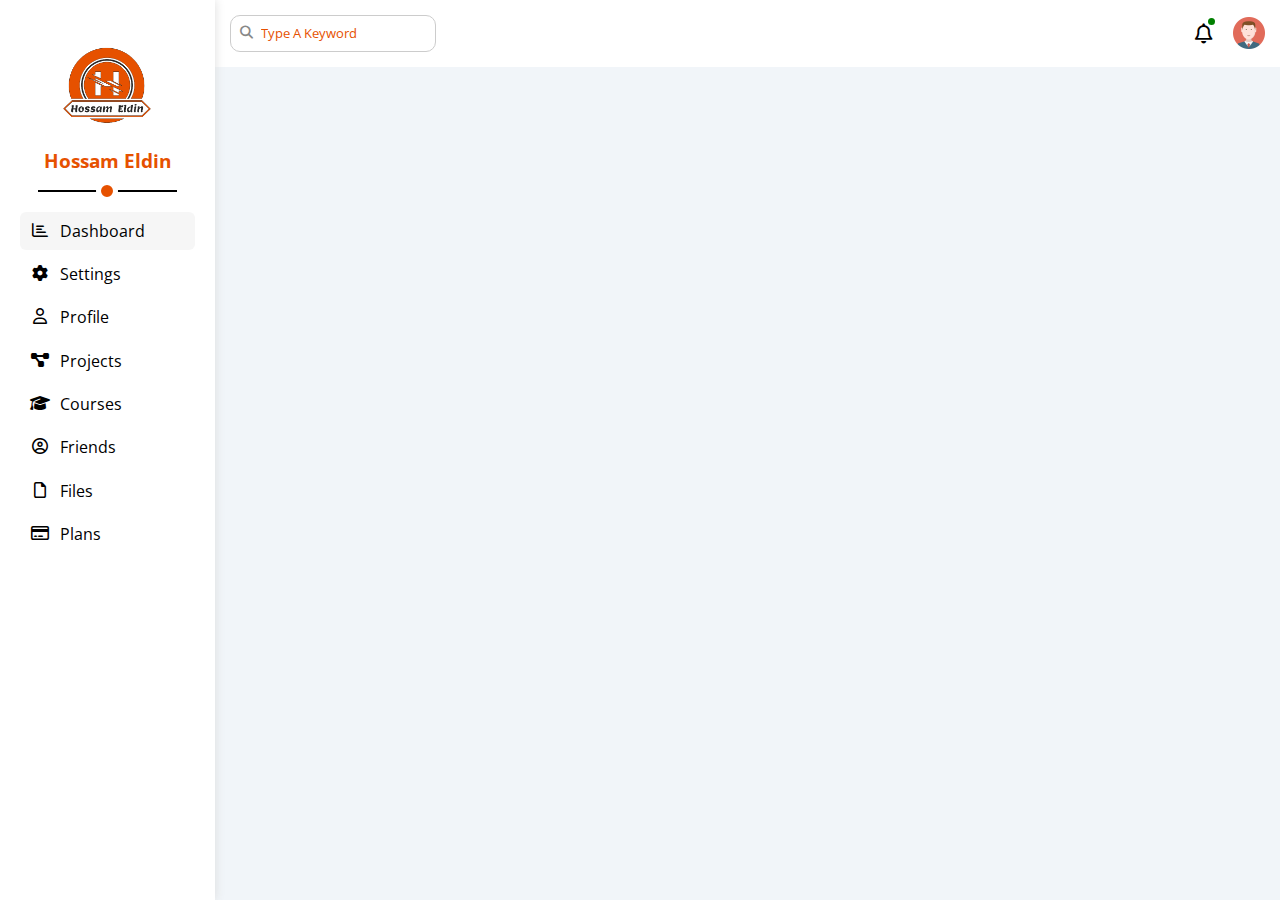
==== index.html @ 060947db "ok" ====
<!DOCTYPE html>
<html lang="en">

  <head>
    <meta charset="UTF-8">
    <meta http-equiv="X-UA-Compatible" content="IE=edge">
    <meta name="viewport" content="width=device-width, initial-scale=1.0">
    <!-- metas -->
    <meta name=”robots” content="index, follow">
    <meta name="description" content=" this is a personal Dashboard">
    <meta name="keywords" content=" personal web developing Dashboard">
    <!-- linking normalize reset  -->
    <link rel="stylesheet" href="css/reset.css">
    <!-- linking font awesome  -->
    <link rel="stylesheet" href="css/all.min.css">
    <!-- linking my framework -->
    <link rel="stylesheet" href="css/hos-FW.css">
    <!-- linking main css file -->
    <link rel="stylesheet" href="css/main.css">
    <!-- linking google font (open sans font) -->
    <link rel="preconnect" href="https://fonts.googleapis.com">
    <link rel="preconnect" href="https://fonts.gstatic.com" crossorigin>
    <link
      href="https://fonts.googleapis.com/css2?family=Open+Sans:ital,wght@0,300;0,400;0,500;0,600;0,700;0,800;1,300;1,400;1,500;1,600;1,700;1,800&display=swap"
      rel="stylesheet">
    <title>hos Dashboard</title>
  </head>

  <body>
    <div class="page | d-flex">

      <!-- start side-bar -->
      <asid class="side-bar | pos-rel p-20 bg-w">
        <div class="logo | m-center mk-20"><a href="#"><img src="imgs/logo-final2.png" alt="logo-hossam eldin "></a>
        </div>
        <h3 class="pos-rel w-fit m-center mk-20 c-mine hide-mobile">Hossam Eldin</h3>
        <ul class="pgs | pk-20 ">
          <li>
            <a class="active | txt-caps d-flex click rad-s p-10 mb-5 gap-10 trans-short" href="index.html">
              <i class="fa-regular fa-chart-bar fa-fw"></i>
              <span class="hide-mobile">Dashboard</span>
            </a>
          </li>
          <li>
            <a class="txt-caps d-flex click rad-s p-10 mb-5 gap-10 trans-short" href="settings.html">
              <i class="fa-solid fa-gear fa-fw"></i>
              <span class="hide-mobile">settings</span>
            </a>
          </li>
          <li>
            <a class="txt-caps d-flex click rad-s p-10 mb-5 gap-10 trans-short" href="profile.html">
              <i class="fa-regular fa-user fa-fw"></i>
              <span class="hide-mobile">profile</span>
            </a>
          </li>
          <li>
            <a class="txt-caps d-flex click rad-s p-10 mb-5 gap-10 trans-short" href="projects.html">
              <i class="fa-solid fa-diagram-project fa-fw"></i>
              <span class="hide-mobile">projects</span>
            </a>
          </li>
          <li>
            <a class="txt-caps d-flex click rad-s p-10 mb-5 gap-10 trans-short" href="courses.html">
              <i class="fa-solid fa-graduation-cap fa-fw"></i>
              <span class="hide-mobile">courses</span>
            </a>
          </li>
          <li>
            <a class="txt-caps d-flex click rad-s p-10 mb-5 gap-10 trans-short" href="friends.html">
              <i class="fa-regular fa-circle-user fa-fw"></i>
              <span class="hide-mobile">friends</span>
            </a>
          </li>
          <li>
            <a class="txt-caps d-flex click rad-s p-10 mb-5 gap-10 trans-short" href="files.html">
              <i class="fa-regular fa-file fa-fw"></i>
              <span class="hide-mobile">files</span>
            </a>
          </li>
          <li>
            <a class="txt-caps d-flex click rad-s p-10 mb-5 gap-10 trans-short" href="plans.html">
              <i class="fa-regular fa-credit-card fa-fw"></i>
              <span class="hide-mobile">plans</span>
            </a>
          </li>
        </ul>
      </asid>
      <!-- end side-bar -->

      <main class="pg-content | w-full">

        <!-- start header  -->
        <header class="p-15 bg-w between-flex">


          <div class="search | pos-rel">
            <input class="p-10 rad-m gray-border" type="search" placeholder="type a keyword">
          </div>


          <div class="icons | align-it-center gap-10">

            <i class="fa-regular fa-bell fa-lg"></i>
            <span class="notification | pos-rel " ></span>

            <div class="img">
              <img src="imgs/avatar.png" alt="avatar">
            </div>

          </div>


        </header>
        <!-- end header  -->










      </main>
    </div>






  </body>

</html>
---- css/hos-FW.css ----
/* start global rules */
*, *::before, *::after {
  box-sizing: border-box;
  padding: 0;
  margin: 0;
  font-family: inherit;
}
img, picture, svg, video {
  display: block;
  max-width: 100%;
}
input, textarea, button, select {
  font: inherit;
}
html {
  scroll-behavior: smooth;
}
body {
  min-height: 100vh;
}
ul {
  list-style: none;
  margin: 0;
  padding: 0;
}
a {
  text-decoration: none;
  color: inherit;
}

i {
  font-weight: bold;
}
*:focus {
  outline: none;
}

/* container  */
.container {
  padding-left: 15px;
  padding-right: 15px;
  margin-left: auto;
  margin-right: auto;
}
/* Mobile */
@media (max-width: 767px) {
  .container {
    width: 100%;
  }
}
/*Small Screens */
@media (min-width: 768px) {
  .container {
    width: 750px;
  }
}
/* Medium Screens */
@media (min-width: 992px) {
  .container {
    width: 970px;
  }
}
/* Large Screens */
@media (min-width: 1200px) {
  .container {
    width: 1170px;
  }
}
/* end global rules */



/* start variables */
:root {
  /* colors  */
  --page-bg-color: #f1f5f9;
  --gray-100: #eee;
  --gray-300: #ccc;
  --gray-700: #777;
  --grey-900: #888;
  --bg-gray-hover: #f6f6f6;
  --bg-white: #fff;


  --my-color: #e65100;
  --my-alt-color:#c14c06;
  --blue-color: #0075ff;
  --blue-alt-color: #0d69d5;
  --orange-color: #f59e0b;
  --green-color: #22c55e;
  --red-color: #f44336;

  /* border-radius */
  --b-rad-s: 6px;
  --b-rad-m: 10px;
  --b-rad-l: 100vh;
  --b-rad-circle: 50%;

  /* transitio  */
  --transition-dur-short: 0.3s;

  /* font awesome family  */
  --font-awesome: "font awesome 6 free";
}
/* end variables */





/* end variables */


/* start framework classes */

/* start box  */
.d-flex {
  display: flex;
}


.justify-center {
  display: flex;
  justify-content: center;
}
.align-it-center {
  display: flex;
  align-items: center;
}
.gap-10 {
  gap: 10px;
}

/* end box  */



/* padding  */
.p-10 {
  padding: 10px;
}
.p-15{
  padding: 15px;
}
.p-20 {
  padding: 20px;
}
.pk-20 {
  padding-block: 20px;
}
.pl-20 {
  padding-inline: 20px;
}




/* margin */
.m-20 {
  margin: 20px;
}

.mk-20 {
  margin-block: 20px;
}

.m-center {
  margin-inline: auto;
}

.mb-5{
  margin-bottom: 5px;
}
.mb-20 {
  margin-bottom: 20px;
}
/* width classes */

.w-fit {
  width: fit-content;
}

.w-full {
  width: 100%;
}


/* colors */

.bg-gray {
  /* this will change to name and the color will be variable */
  background-color: var(--gray-100);
}
.bg-w {
  background-color: var(--bg-white);
}

.c-mine {
  color: var(--my-color);
}
/* borders  */
.gray-border {
  border: 1px solid var(--gray-300);
}


/* border radius */
.rad-s {
  border-radius: var(--b-rad-s);
  -webkit-border-radius: var(--b-rad-s);
  -moz-border-radius: var(--b-rad-s);
  -ms-border-radius: var(--b-rad-s);
  -o-border-radius: var(--b-rad-s);
}
.rad-m {
  border-radius: var(--b-rad-m);
  -webkit-border-radius: var(--b-rad-m);
  -moz-border-radius: var(--b-rad-m);
  -ms-border-radius: var(--b-rad-m);
  -o-border-radius: var(--b-rad-m);
}
.rad-l {
  border-radius: var(--b-rad-l);
  -webkit-border-radius: var(--b-rad-l);
  -moz-border-radius: var(--b-rad-l);
  -ms-border-radius: var(--b-rad-l);
  -o-border-radius: var(--b-rad-l);
}
.rad-circle {
  border-radius: var(--b-rad-circle);
  -webkit-border-radius: var(--b-rad-circle);
  -moz-border-radius: var(--b-rad-circle);
  -ms-border-radius: var(--b-rad-circle);
  -o-border-radius: var(--b-rad-circle);
}



/* text formating  */
.txt-caps {
  text-transform: capitalize;
}
.txt-cen {
  text-align: center;
}


/* font  */




/* positions */
.pos-rel {
  position: relative;
}
.pos-abs {
  position: absolute;
}



/* hover and focus  */

.click:hover,
.active {
  background-color: var(--bg-gray-hover);
}


/* transitions  */
.trans-short {
  transition: var(--transition-dur-short);
  -webkit-transition: var(--transition-dur-short);
  -moz-transition: var(--transition-dur-short);
  -ms-transition: var(--transition-dur-short);
  -o-transition: var(--transition-dur-short);
}
.trans-long {
  transition: var(--transition-dur-long);
  -webkit-transition: var(--transition-dur-long);
  -moz-transition: var(--transition-dur-long);
  -ms-transition: var(--transition-dur-long);
  -o-transition: var(--transition-dur-long);
}




/* media adjust */

@media (max-width:767px) {
  .hide-mobile {
    display: none;
  }
}

/* multi classes */
.between-flex{
  display: flex;
  align-items: center;
  justify-content: space-between;
}







/* end framework classes */




/* ------------copy to CSS------------ */
/* start variables */
/* end variables */

/* start global rules */
/* body {
  font-family: "Work Sans", sans-serif;
} */
/* end global rules */

/* start component */
/* end component */

/* start header */
/* end header */

/* start landing section  */
/* end landing section  */

/* strat features */
/* end features */

/* start of services */
/* end of services */

/* start of portfolio */
/* end of portfolio */

/* start of about */
/* end of about */

/* start of contact */
/* end of contact */

/* footer start */
/* footer end */


/* ------------copy to HTML----------- */
<!-- /* start header */ -->
<!-- /* end header */ -->

<!-- /* start landing section  */ -->
<!-- /* end landing section  */ -->

<!-- /* strat features */ -->
<!-- /* end features */ -->

<!-- /* start of services */ -->
<!-- /* end of services */ -->

<!-- /* start of portfolio */ -->
<!-- /* end of portfolio */ -->

<!-- /* start of about */ -->
<!-- /* end of about */ -->

<!-- /* start of contact */ -->
<!-- /* end of contact */ -->

<!-- /* footer start */ -->
<!-- /* footer end */ -->
---- css/main.css ----
/* start variables */
:root {
  /* colors  */
  --page-bg-color: #f1f5f9;
  --gray-100: #eee;
  --gray-300: #ccc;
  --gray-700: #777;
  --gray-900: #888;
  --bg-gray-hover: #f6f6f6;
  --bg-white: #fff;

  --my-color: #e65100;
  --my-alt-color: #c14c06;
  --blue-color: #0075ff;
  --blue-alt-color: #0d69d5;
  --orange-color: #f59e0b;
  --green-color: #22c55e;
  --red-color: #f44336;

  /* border-radius */
  --b-rad-s: 6px;
  --b-rad-m: 10px;
  --b-rad-l: 100vh;
  --b-rad-circle: 50%;

  /* transitio  */
  --transition-dur-short: 0.3s;

  /* font awesome family  */
  --font-awesome: "font awesome 6 free";
}
/* end variables */

/* start global rules */
body {
  font-family: "Open Sans", sans-serif;
}
/* end global rules */
/* start component */

/* end component */

.page {
  min-height: 100vh;
  background-color: var(--page-bg-color);
}

/* start side bar  */

.side-bar {
  box-shadow: 0 0 10px #ddd;
  flex-basis: 250px;
}
.side-bar .logo {
  width: 90px;
}

@media (min-width: 768px) {
  .side-bar h3::before,
  .side-bar h3::after {
    content: "";
    position: absolute;
  }
  .side-bar h3::before {
    width: 110%;
    height: 2px;
    bottom: -20px;
    left: -5%;
    background-color: black;
  }
  .side-bar h3::after {
    width: 22px;
    aspect-ratio: 1;
    bottom: -30px;
    left: 50%;
    background-color: var(--my-color);
    border: 5px solid white;
    transform: translateX(-50%);
    border-radius: var(--b-rad-circle);
    -webkit-transform: translateX(-50%);
    -moz-transform: translateX(-50%);
    -ms-transform: translateX(-50%);
    -o-transform: translateX(-50%);
    -webkit-border-radius: var(--b-rad-circle);
    -moz-border-radius: var(--b-rad-circle);
    -ms-border-radius: var(--b-rad-circle);
    -o-border-radius: var(--b-rad-circle);
  }
}

@media (max-width: 767px) {
  .side-bar {
    flex-basis: fit-content;
    padding: 10px;
  }
  .side-bar .logo {
    width: 30px;
  }
  .side-bar ul a {
    font-size: 14px;
  }
}

/* end side bar  */

/* start main  */

/* start header  */

header .search::before {
  content: "\f002";
  font-family: var(--font-awesome);
  font-weight: bold;
  font-size: 13px;
  color: var(--gray-900);
  position: absolute;
  left: 10px;
  top: 50%;
  transform: translateY(-50%);
  -webkit-transform: translateY(-50%);
  -moz-transform: translateY(-50%);
  -ms-transform: translateY(-50%);
  -o-transform: translateY(-50%);
}

input[type="search"] {
  padding-left: 30px;
  font-size: 13px;
  caret-color: var(--my-color);
}

input[type="search"]::placeholder {
  color: var(--gray-700);
  text-transform: capitalize;
  font-size: 13px;
  color: var(--my-color);
  transition: var(--transition-dur-short);
  -webkit-transition: var(--transition-dur-short);
  -moz-transition: var(--transition-dur-short);
  -ms-transition: var(--transition-dur-short);
  -o-transition: var(--transition-dur-short);
}

@media (max-width: 767px) {
  input[type="search"] {
    width: 150px;
  }
  input[type="search"]::placeholder {
    font-size: 12px;
  }
}
input[type="search"]:focus-within::placeholder {
  opacity: 0;
}

header .icons span::after {
  content: "";
  position: absolute;
  background-color: green;
  width: 7px;
  aspect-ratio: 1;
  border-radius: var(--b-rad-circle);
  -webkit-border-radius: var(--b-rad-circle);
  -moz-border-radius: var(--b-rad-circle);
  -ms-border-radius: var(--b-rad-circle);
  -o-border-radius: var(--b-rad-circle);
  top: -15px;
  right: 8px;
}
header .icons .img {
  width: 32px;
  aspect-ratio: 1;
}
/* enf header  */

/* end main  */
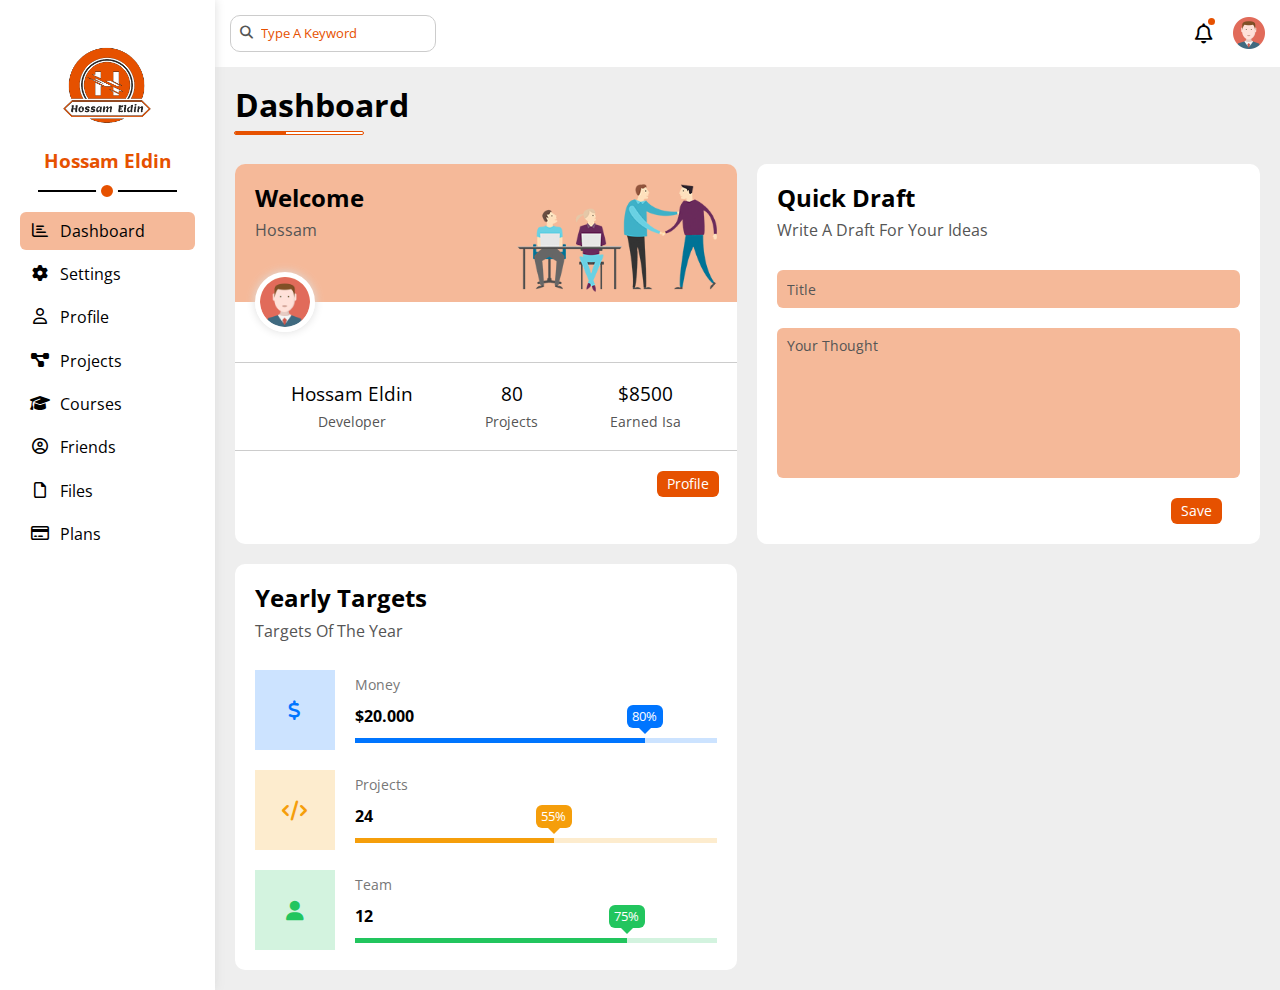
==== commit 372fa6dd: "3rd card" ====
--- a/index.html
+++ b/index.html
@@ -14,7 +14,7 @@
     <!-- linking font awesome  -->
     <link rel="stylesheet" href="css/all.min.css">
     <!-- linking my framework -->
-    <link rel="stylesheet" href="css/hos-FW.css">
+    <link rel="stylesheet" href="css/dashboard-FW.css">
     <!-- linking main css file -->
     <link rel="stylesheet" href="css/main.css">
     <!-- linking google font (open sans font) -->
@@ -90,7 +90,7 @@
       <main class="pg-content | w-full">
 
         <!-- start header  -->
-        <header class="p-15 bg-w between-flex">
+        <header class=" header | p-15 bg-w space-between">
 
 
           <div class="search | pos-rel">
@@ -101,7 +101,7 @@
           <div class="icons | align-it-center gap-10">
 
             <i class="fa-regular fa-bell fa-lg"></i>
-            <span class="notification | pos-rel " ></span>
+            <span class="notification | pos-rel "></span>
 
             <div class="img">
               <img src="imgs/avatar.png" alt="avatar">
@@ -115,6 +115,125 @@
 
 
 
+        <!-- start dashboard tab  -->
+
+        <section class="dashboard-tab | p-20 | m-p-10 " id="dashboard">
+          <h1 class="tab-head">dashboard</h1>
+
+          <!-- cards container  -->
+          <div class="two-columns">
+
+            <!-- card one  -->
+            <div class="welcome | card rad-m p-0  ">
+
+              <div class="intro | space-between bg-lite p-20 | m-d-flex m-txt-cen">
+                <div class="head">
+                  <h2>welcome</h2>
+                  <p>Hossam</p>
+                </div>
+                <div class="img | hide-mobile">
+                  <img src="imgs/welcome.png" alt="hi">
+                </div>
+              </div>
+
+              <div class="personal-img | pos-rel rad-circle over-hidden">
+                <img src="imgs/avatar.png" alt="logo">
+              </div>
+              <div class="info | space-around align-it-center txt-cen txt-caps p-20 mb-20 gray-border | m-d-flex ">
+                <div>
+                  <h3>hossam eldin</h3>
+                  <p>developer</p>
+                </div>
+                <div>
+                  <h3>80</h3>
+                  <p>projects</p>
+                </div>
+                <div>
+                  <h3>$8500</h3>
+                  <p>earned isa</p>
+                </div>
+              </div>
+              <a class="welcome-btn main-btn | m-m-cen" href="profile.html">profile</a>
+            </div>
+
+
+            <!-- card two  -->
+            <div class="draft | card rad-m">
+              <h2>quick draft</h2>
+              <p>write A Draft For Your Ideas</p>
+              <form class="d-flex-col gap-20 ">
+                <input class="bg-input p-10 rad-s" type="text" placeholder="title">
+                <textarea class="bg-input p-10 rad-s" name="your thought" placeholder="your thought"></textarea>
+                <input class="main-btn | m-m-cen" type="submit" value="save">
+              </form>
+            </div>
+
+
+            <!-- card three -->
+            <div class="targets | card rad-m">
+              <h2>yearly targets </h2>
+              <p>Targets Of The Year</p>
+              <div class="content | d-flex-col gap-20">
+
+                <div class="target | d-flex gap-20">
+                  <div class="icon | blue justify-center align-it-center">
+                    <i class="fa-solid fa-dollar-sign fa-lg"></i>
+                  </div>
+
+                  <div class="holder | d-flex-col space-around">
+                    <p class="c-gray txt-caps fs-14 ">money</p>
+                    <span class="fw-bold">$20.000</span>
+                    <div class="prog | blue">
+                      <span class="bg-blue" style="width: 80%;" data-progress="80%"></span>
+                    </div>
+                  </div>
+
+                </div>
+
+                <div class="target | d-flex gap-20">
+                  <div class="icon | orange justify-center align-it-center">
+                    <i class="fa-solid fa-code fa-lg"></i>
+                  </div>
+
+
+                  <div class="holder | d-flex-col space-around">
+                    <p class="c-gray txt-caps fs-14 ">projects</p>
+                    <span class="fw-bold">24</span>
+                    <div class="prog | orange">
+                      <span class="bg-orange" style="width: 55%;" data-progress="55%"></span>
+                    </div>
+                  </div>
+                </div>
+
+                <div class="target | d-flex gap-20">
+                  <div class="icon | green justify-center align-it-center">
+                    <i class="fa-solid fa-user fa-lg"></i>
+                  </div>
+
+
+                  <div class="holder | d-flex-col space-around">
+                    <p class="c-gray txt-caps fs-14 ">team</p>
+                    <span class="fw-bold">12</span>
+                    <div class="prog | green">
+                      <span class="bg-green" style="width: 75%;" data-progress="75%"></span>
+                    </div>
+                  </div>
+                </div>
+              </div>
+            </div>
+
+
+          </div>
+        </section>
+
+
+
+
+
+
+        <!-- end dashboard tab  -->
+
+
 
 
 
--- a/css/dashboard-FW.css
+++ b/css/dashboard-FW.css
@@ -0,0 +1,381 @@
+/* start global rules */
+*,
+*::before,
+*::after {
+  box-sizing: border-box;
+  padding: 0;
+  margin: 0;
+  font-family: inherit;
+}
+img,
+picture,
+svg,
+video {
+  display: block;
+  max-width: 100%;
+}
+input,
+textarea,
+button,
+select {
+  font: inherit;
+  border: none;
+}
+*::placeholder {
+  text-transform: capitalize;
+  font-size: 14px;
+  color: var(--gray-900);
+}
+html {
+  scroll-behavior: smooth;
+}
+body {
+  min-height: 100vh;
+}
+ul {
+  list-style: none;
+  margin: 0;
+  padding: 0;
+}
+a {
+  text-decoration: none;
+  color: inherit;
+}
+
+i {
+  font-weight: bold;
+}
+*:focus {
+  outline: none;
+}
+
+/* container  */
+.container {
+  padding-left: 15px;
+  padding-right: 15px;
+  margin-left: auto;
+  margin-right: auto;
+}
+/* Mobile */
+@media (max-width: 767px) {
+  .container {
+    width: 100%;
+  }
+}
+/*Small Screens */
+@media (min-width: 768px) {
+  .container {
+    width: 750px;
+  }
+}
+/* Medium Screens */
+@media (min-width: 992px) {
+  .container {
+    width: 970px;
+  }
+}
+/* Large Screens */
+@media (min-width: 1200px) {
+  .container {
+    width: 1170px;
+  }
+}
+/* end global rules */
+
+/* start variables */
+:root {
+  /* colors  */
+  --page-bg-color: #f1f5f9;
+  --box-shadow-gray: #ddd;
+  --gray-100: #eee;
+  --gray-300: #ccc;
+  --gray-700: #777;
+  --gray-900: #888;
+  --bg-gray-hover: #f6f6f6;
+  --bg-white: #fff;
+
+  --my-color: #e65100;
+  --my-alt-color: #c14c06;
+  --my-lite-color: rgba(230, 81, 0, 0.4);
+  --blue-color: #0075ff;
+  --blue-bg: rgb(0 117 255 / 20%);
+  --blue-alt-color: #0d69d5;
+  --orange-color: #f59e0b;
+  --orange-bg: rgb(245 158 11 / 20%);
+  --green-color: #22c55e;
+  --green-bg: rgb(34 197 94 / 20%);
+  --red-color: #f44336;
+  --red-bg: #f44336;
+
+  /* border-radius */
+  --b-rad-s: 6px;
+  --b-rad-m: 10px;
+  --b-rad-l: 100vh;
+  --b-rad-circle: 50%;
+
+  /* transition  */
+  --transition-dur-short: 0.3s;
+
+  /* font awesome family  */
+  --font-awesome: "font awesome 6 free";
+}
+/* end variables */
+
+/* start framework classes */
+
+/* start box  */
+.d-flex {
+  display: flex;
+}
+
+.justify-center {
+  display: flex;
+  justify-content: center;
+}
+.space-between {
+  display: flex;
+  justify-content: space-between;
+}
+.space-around {
+  display: flex;
+  justify-content: space-around;
+}
+.align-it-center {
+  display: flex;
+  align-items: center;
+}
+
+.d-flex-col {
+  display: flex;
+  flex-direction: column;
+}
+
+.gap-10 {
+  gap: 10px;
+}
+.gap-20 {
+  gap: 20px;
+}
+.d-block {
+  display: block;
+}
+/* end box  */
+
+/* padding  */
+
+.p-0 {
+  padding: 0 !important;
+}
+.p-10 {
+  padding: 10px;
+}
+.p-15 {
+  padding: 15px;
+}
+.p-20 {
+  padding: 20px;
+}
+.pk-20 {
+  padding-block: 20px;
+}
+.pl-20 {
+  padding-inline: 20px;
+}
+
+/* margins */
+.m-20 {
+  margin: 20px;
+}
+
+.mk-20 {
+  margin-block: 20px;
+}
+
+.m-center {
+  margin-inline: auto;
+}
+
+.mb-5 {
+  margin-bottom: 5px;
+}
+.mb-10 {
+  margin-bottom: 10px;
+}
+.mb-20 {
+  margin-bottom: 20px;
+}
+/* width classes */
+
+.w-fit {
+  width: fit-content;
+}
+
+.w-full {
+  width: 100%;
+}
+
+/* colors */
+
+.bg-lite {
+  /* this will change to name and the color will be variable */
+  /* background-color: var(--gray-100); */
+  background-color: var(--my-lite-color);
+}
+.bg-input {
+  /* this will change to name and the color will be variable */
+  /* background-color: var(--gray-100); */
+  background-color: var(--my-lite-color);
+  caret-color: var(--my-alt-color);
+}
+.bg-w {
+  background-color: var(--bg-white);
+}
+.bg-blue {
+  background-color: var(--blue-color);
+}
+.bg-orange {
+  background-color: var(--orange-color);
+}
+.bg-green {
+  background-color: var(--green-color);
+}
+
+.c-mine {
+  color: var(--my-color);
+}
+.c-blue {
+  color: var(--blue-color);
+}
+.c-orange {
+  color: var(--orange-color);
+}
+.c-green {
+  color: var(--green-color);
+}
+
+.c-gray {
+  color: var(--gray-700);
+}
+
+/* borders  */
+.gray-border {
+  border: 1px solid var(--gray-300);
+}
+
+/* border radius */
+.rad-s {
+  /* 6px  */
+  border-radius: var(--b-rad-s);
+  -webkit-border-radius: var(--b-rad-s);
+  -moz-border-radius: var(--b-rad-s);
+  -ms-border-radius: var(--b-rad-s);
+  -o-border-radius: var(--b-rad-s);
+}
+.rad-m {
+  /* 10px */
+  border-radius: var(--b-rad-m);
+  -webkit-border-radius: var(--b-rad-m);
+  -moz-border-radius: var(--b-rad-m);
+  -ms-border-radius: var(--b-rad-m);
+  -o-border-radius: var(--b-rad-m);
+}
+.rad-l {
+  /* oval  */
+  border-radius: var(--b-rad-l);
+  -webkit-border-radius: var(--b-rad-l);
+  -moz-border-radius: var(--b-rad-l);
+  -ms-border-radius: var(--b-rad-l);
+  -o-border-radius: var(--b-rad-l);
+}
+.rad-circle {
+  border-radius: var(--b-rad-circle);
+  -webkit-border-radius: var(--b-rad-circle);
+  -moz-border-radius: var(--b-rad-circle);
+  -ms-border-radius: var(--b-rad-circle);
+  -o-border-radius: var(--b-rad-circle);
+}
+
+/* text formating  */
+.txt-caps {
+  text-transform: capitalize;
+}
+.txt-cen {
+  text-align: center;
+}
+
+/* fonts  */
+
+/* sizes */
+.fs-14 {
+  font-size: 14px;
+}
+
+/* weight */
+.fw-bold {
+  font-weight: bold;
+}
+
+/* positions */
+.pos-rel {
+  position: relative;
+}
+.pos-abs {
+  position: absolute;
+}
+
+/* overflow  */
+.over-hidden {
+  overflow: hidden;
+}
+
+/* hover and focus  */
+
+.click:hover,
+.active {
+  /* background-color: var(--bg-gray-hover); */
+  background-color: var(--my-lite-color);
+}
+
+/* transitions  */
+.trans-short {
+  transition: var(--transition-dur-short);
+  -webkit-transition: var(--transition-dur-short);
+  -moz-transition: var(--transition-dur-short);
+  -ms-transition: var(--transition-dur-short);
+  -o-transition: var(--transition-dur-short);
+}
+.trans-long {
+  transition: var(--transition-dur-long);
+  -webkit-transition: var(--transition-dur-long);
+  -moz-transition: var(--transition-dur-long);
+  -ms-transition: var(--transition-dur-long);
+  -o-transition: var(--transition-dur-long);
+}
+
+/* media adjust */
+
+@media (max-width: 767px) {
+  .hide-mobile {
+    display: none;
+  }
+  .m-d-flex {
+    flex-direction: column;
+    gap: 20px;
+  }
+  .m-txt-cen {
+    text-align: center;
+  }
+  .m-m-cen {
+    margin-inline: auto !important;
+  }
+  .m-p-5 {
+    padding: 5px;
+  }
+  .m-p-10 {
+    padding: 10px;
+  }
+}
+
+/* multi classes */
+
+/* end framework classes */
--- a/css/main.css
+++ b/css/main.css
@@ -2,20 +2,26 @@
 :root {
   /* colors  */
   --page-bg-color: #f1f5f9;
+  --box-shadow-gray: #ddd;
   --gray-100: #eee;
   --gray-300: #ccc;
   --gray-700: #777;
-  --gray-900: #888;
+  --gray-900: #555;
   --bg-gray-hover: #f6f6f6;
   --bg-white: #fff;
 
   --my-color: #e65100;
   --my-alt-color: #c14c06;
+  --my-lite-color: rgba(230, 81, 0, 0.4);
   --blue-color: #0075ff;
+  --blue-bg: rgb(0 117 255 / 20%);
   --blue-alt-color: #0d69d5;
   --orange-color: #f59e0b;
+  --orange-bg: rgb(245 158 11 / 20%);
   --green-color: #22c55e;
+  --green-bg: rgb(34 197 94 / 20%);
   --red-color: #f44336;
+  --red-bg: #f44336;
 
   /* border-radius */
   --b-rad-s: 6px;
@@ -23,7 +29,7 @@
   --b-rad-l: 100vh;
   --b-rad-circle: 50%;
 
-  /* transitio  */
+  /* transition  */
   --transition-dur-short: 0.3s;
 
   /* font awesome family  */
@@ -38,11 +44,117 @@
 /* end global rules */
 /* start component */
 
+/* tab head  */
+.tab-head {
+  text-transform: capitalize;
+  margin: 0 0 40px;
+  position: relative;
+}
+
+.tab-head:after {
+  content: "";
+  position: absolute;
+  width: 4em;
+  height: 2px;
+  left: 0;
+  bottom: -0.3125em;
+  outline: 0.1px solid var(--my-color);
+  background-image: linear-gradient(to right, var(--my-color) 40%, white 40%);
+  border-radius: 1px;
+  -webkit-border-radius: 1px;
+  -moz-border-radius: 1px;
+  -ms-border-radius: 1px;
+  -o-border-radius: 1px;
+}
+
+/* cards container  */
+
+.two-columns {
+  display: grid;
+  grid-template-columns: repeat(auto-fit, minmax(500px, 1fr));
+  gap: 1.25rem;
+}
+
+@media (max-width: 767px) {
+  .two-columns {
+    grid-template-columns: minmax(200px, 1fr);
+    gap: .625rem;
+  }
+}
+
+.three-columns {
+  display: grid;
+  grid-template-columns: repeat(auto-fit, minmax(350px, 1fr));
+  gap: 1.25rem;
+}
+
+/* cards  */
+.card {
+  background-color: var(--bg-white);
+  padding: 1.25rem;
+  overflow: hidden;
+}
+
+/* cards heading  */
+.card h2 {
+  text-transform: capitalize;
+  margin-bottom: 10px;
+}
+.card h2 + p {
+  text-transform: capitalize;
+  color: var(--gray-900);
+  margin-bottom: 30px;
+}
+.card > h4 + p {
+  text-transform: capitalize;
+  color: var(--gray-900);
+}
+
+/* buttons  */
+.main-btn {
+  display: block;
+  width: fit-content;
+  background-color: var(--my-color);
+  color: var(--bg-white);
+  padding: 5px 10px;
+  text-transform: capitalize;
+  font-size: 14px;
+  border: none;
+  border-radius: var(--b-rad-s);
+  -webkit-border-radius: var(--b-rad-s);
+  -moz-border-radius: var(--b-rad-s);
+  -ms-border-radius: var(--b-rad-s);
+  -o-border-radius: var(--b-rad-s);
+}
+.main-btn:hover {
+  background-color: var(--my-alt-color);
+}
+
+/* colored items */
+
+/* blue items */
+.blue {
+  color: var(--blue-color);
+  background-color: var(--blue-bg);
+}
+/* orange items */
+.orange {
+  color: var(--orange-color);
+  background-color: var(--orange-bg);
+}
+/* green items */
+.green {
+  color: var(--green-color);
+  background-color: var(--green-bg);
+}
+
 /* end component */
 
 .page {
   min-height: 100vh;
-  background-color: var(--page-bg-color);
+  /* background-color: var(--page-bg-color); */
+  background-color: var(--gray-100);
+  /* background-color:rgba(230, 81, 0, 0.3); */
 }
 
 /* start side bar  */
@@ -156,7 +268,7 @@
 header .icons span::after {
   content: "";
   position: absolute;
-  background-color: green;
+  background-color: var(--my-color);
   width: 7px;
   aspect-ratio: 1;
   border-radius: var(--b-rad-circle);
@@ -171,6 +283,101 @@
   width: 32px;
   aspect-ratio: 1;
 }
-/* enf header  */
+/* end header  */
+
+/* dashboard tab  */
+
+/* card one welcome  */
+.dashboard-tab .intro .img {
+  width: 200px;
+  margin-bottom: -10px;
+}
+
+.dashboard-tab .welcome .personal-img {
+  width: 60px;
+  border: 5px solid white;
+  top: -30px;
+  left: 20px;
+  box-shadow: 0 0 10px var(--box-shadow-gray);
+}
+@media (max-width: 767px) {
+  .dashboard-tab .welcome .personal-img {
+    left: 50%;
+    transform: translateX(-50%);
+    -webkit-transform: translateX(-50%);
+    -moz-transform: translateX(-50%);
+    -ms-transform: translateX(-50%);
+    -o-transform: translateX(-50%);
+  }
+}
+.dashboard-tab .welcome .info {
+  border-right: none;
+  border-left: none;
+}
+.dashboard-tab .welcome .info h3 {
+  font-weight: normal;
+  margin-bottom: 10px;
+}
+.dashboard-tab .welcome .info h3 + p {
+  color: var(--gray-900);
+  font-size: 14px;
+}
+
+.dashboard-tab .welcome-btn {
+  margin-inline: auto 1.3em;
+  margin-block: 20px;
+}
+
+/* card two draft */
+.dashboard-tab .draft textarea {
+  min-height: 150px;
+  resize: none;
+}
+.dashboard-tab .draft .main-btn {
+  margin-inline: auto 1.3em;
+}
+
+/* card three targets */
+
+.dashboard-tab .targets .target .icon {
+  width: 80px;
+  aspect-ratio: 1;
+}
+.dashboard-tab .targets .holder {
+  flex: 1;
+}
+.dashboard-tab .targets .prog {
+  height: 5px;
+}
+.dashboard-tab .targets .prog span {
+  display: block;
+  height: 100%;
+  position: relative;
+}
+.dashboard-tab .targets .prog span::after {
+  content: attr(data-progress);
+  width: 36px;
+  position: absolute;
+  right: -18px;
+  top: -33px;
+  font-size: 13px;
+  color: var(--bg-white);
+  background-color: inherit;
+  padding: 4px 5px;
+  border-radius: 6px;
+  -webkit-border-radius: 6px;
+  -moz-border-radius: 6px;
+  -ms-border-radius: 6px;
+  -o-border-radius: 6px;
+}
+.dashboard-tab .targets .prog span::before {
+  content: "";
+  position: absolute;
+  right: -8px;
+  top: -12px;
+  border: 8px solid;
+  border-color: transparent;
+  border-top-color: inherit;
+}
 
 /* end main  */
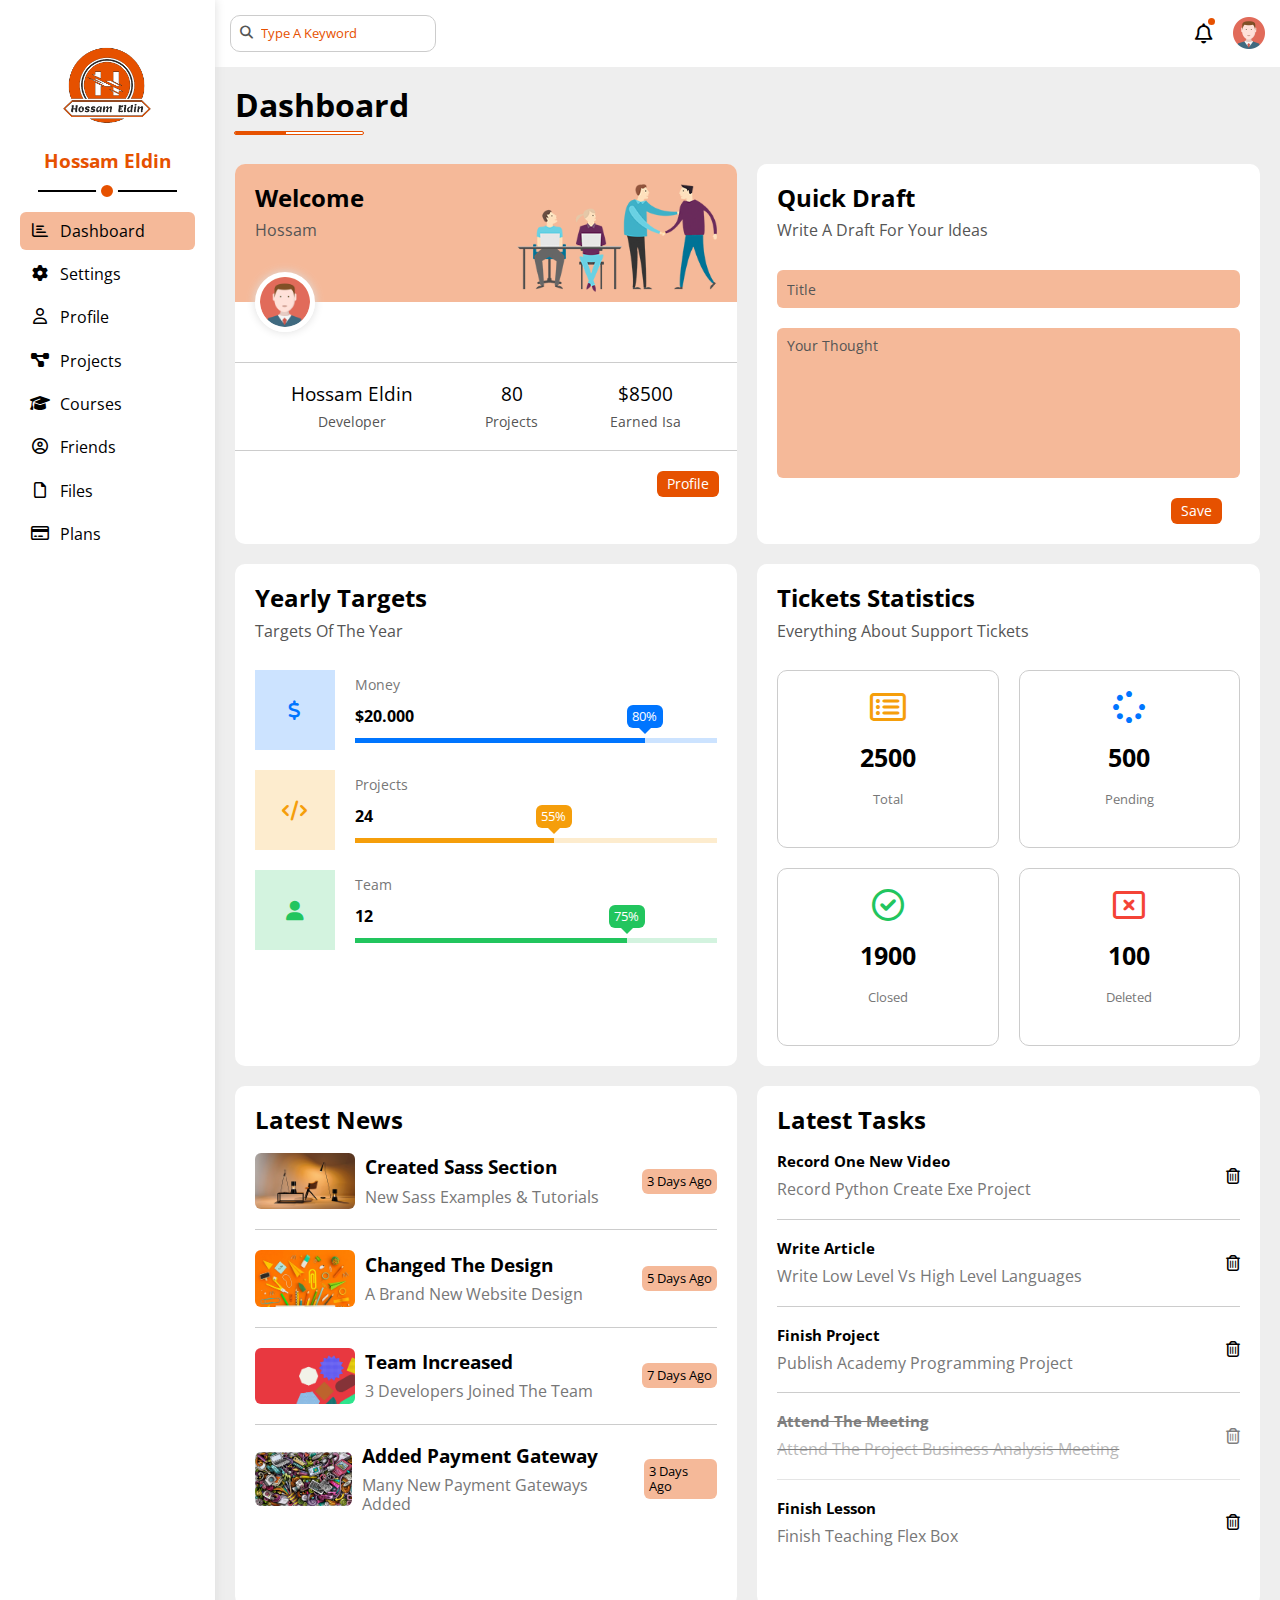
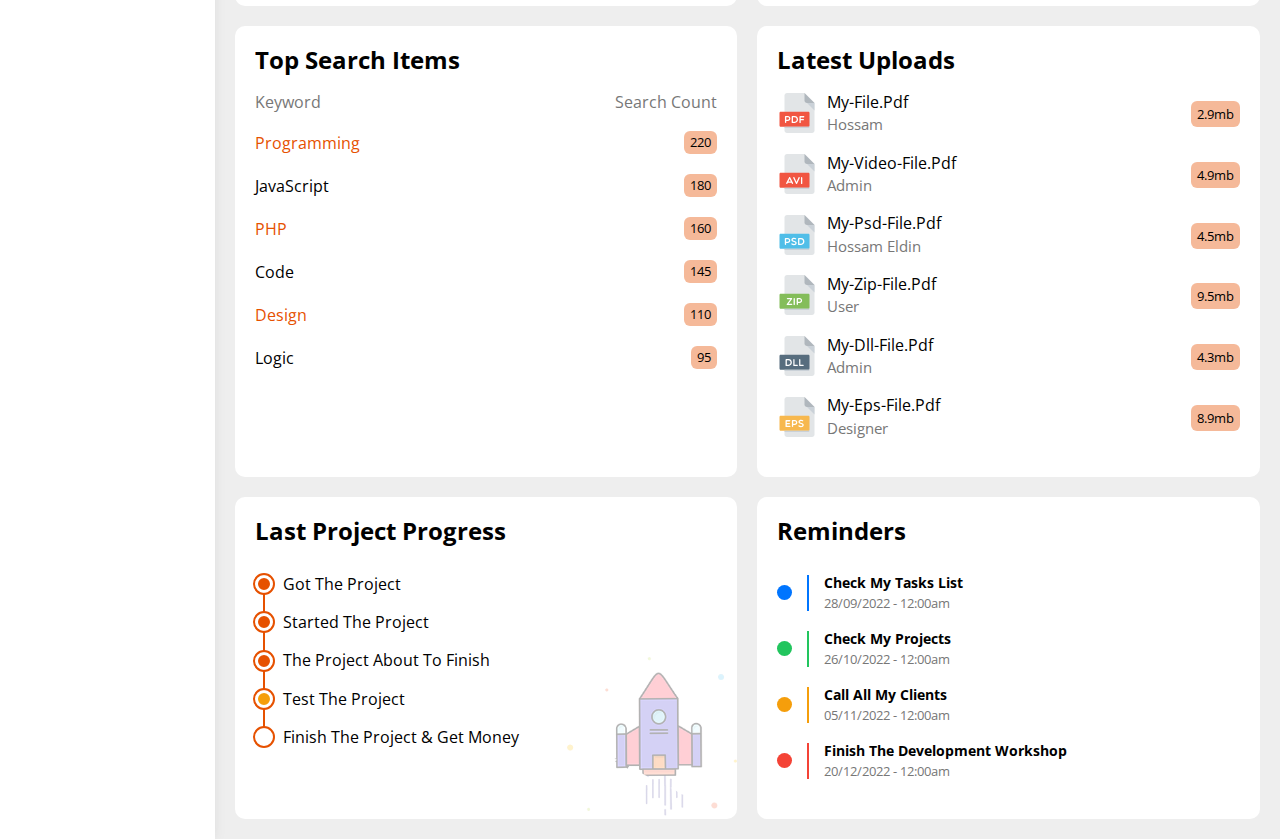
==== commit 2533ed8f: "up to reminders" ====
--- a/index.html
+++ b/index.html
@@ -116,14 +116,13 @@
 
 
         <!-- start dashboard tab  -->
-
         <section class="dashboard-tab | p-20 | m-p-10 " id="dashboard">
           <h1 class="tab-head">dashboard</h1>
 
           <!-- cards container  -->
           <div class="two-columns">
 
-            <!-- card one  -->
+            <!-- card one welcome -->
             <div class="welcome | card rad-m p-0  ">
 
               <div class="intro | space-between bg-lite p-20 | m-d-flex m-txt-cen">
@@ -157,7 +156,7 @@
             </div>
 
 
-            <!-- card two  -->
+            <!-- card two draft -->
             <div class="draft | card rad-m">
               <h2>quick draft</h2>
               <p>write A Draft For Your Ideas</p>
@@ -169,7 +168,7 @@
             </div>
 
 
-            <!-- card three -->
+            <!-- card three targets -->
             <div class="targets | card rad-m">
               <h2>yearly targets </h2>
               <p>Targets Of The Year</p>
@@ -223,24 +222,447 @@
             </div>
 
 
+            <!-- card four stats -->
+            <div class="stats | card rad-m">
+              <h2>Tickets Statistics</h2>
+              <p>Everything About Support Tickets</p>
+              <div class="stats-content | gap-20">
+                <!-- ticket one  -->
+                <div class="ticket | p-20 rad-m gray-border d-flex-col align-it-center">
+                  <i class="fa-regular fa-rectangle-list fa-2x c-orange mb-20"></i>
+                  <span class="fw-bold fs-25 mb-20">2500</span>
+                  <span class="c-gray fs-13 mb-20 txt-caps">total</span>
+                </div>
+
+                <!-- ticket two  -->
+                <div class="ticket | p-20 rad-m gray-border d-flex-col align-it-center">
+                  <i class="fa-solid fa-spinner fa-2x c-blue mb-20"></i>
+                  <span class="fw-bold fs-25 mb-20">500</span>
+                  <span class="c-gray fs-13 mb-20 txt-caps">pending</span>
+                </div>
+
+                <!-- ticket three  -->
+                <div class="ticket | p-20 rad-m gray-border d-flex-col align-it-center">
+                  <i class="fa-regular fa-circle-check fa-2x c-green mb-20"></i>
+                  <span class="fw-bold fs-25 mb-20">1900</span>
+                  <span class="c-gray fs-13 mb-20 txt-caps">closed</span>
+                </div>
+
+                <!-- ticket four  -->
+                <div class="ticket | p-20 rad-m gray-border d-flex-col align-it-center">
+                  <i class="fa-regular fa-rectangle-xmark fa-2x c-red mb-20"></i>
+                  <span class="fw-bold fs-25 mb-20">100</span>
+                  <span class="c-gray fs-13 mb-20 txt-caps">deleted</span>
+                </div>
+              </div>
+            </div>
+
+
+            <!-- card five news -->
+            <div class="news | card rad-m">
+              <h2>latest news</h2>
+
+              <div class="news-content | mt-20">
+
+                <!-- first article -->
+                <div class="article | align-it-center gap-10 | m-d-flex m-txt-cen">
+                  <div class="img | rad-s over-hidden">
+                    <img src="imgs/news-01.png" alt="sass">
+                  </div>
+                  <div class="info | txt-caps">
+                    <h3 class="mb-10">created sass section</h3>
+                    <p class="c-gray">new sass examples & tutorials</p>
+                  </div>
+                  <div class="time | m-left-auto | m-m-cen">
+                    <p class="fs-13 txt-caps rad-s bg-input p-5">3 days ago</p>
+                  </div>
+                </div>
+
+
+                <!-- second article -->
+                <div class="article | align-it-center gap-10 | m-d-flex m-txt-cen">
+                  <div class="img | rad-s over-hidden">
+                    <img src="imgs/news-02.png" alt="sass">
+                  </div>
+                  <div class="info | txt-caps">
+                    <h3 class="mb-10">Changed The Design</h3>
+                    <p class="c-gray">A Brand New Website Design</p>
+                  </div>
+                  <div class="time | m-left-auto | m-m-cen">
+                    <p class="fs-13 txt-caps rad-s bg-input p-5">5 days ago</p>
+                  </div>
+                </div>
+
+                <!-- third article -->
+                <div class="article | align-it-center gap-10 | m-d-flex m-txt-cen">
+                  <div class="img | rad-s over-hidden">
+                    <img src="imgs/news-03.png" alt="sass">
+                  </div>
+                  <div class="info | txt-caps">
+                    <h3 class="mb-10">Team Increased</h3>
+                    <p class="c-gray">3 Developers Joined The Team</p>
+                  </div>
+                  <div class="time | m-left-auto | m-m-cen">
+                    <p class="fs-13 txt-caps rad-s bg-input p-5">7 days ago</p>
+                  </div>
+                </div>
+
+                <!-- fourth article -->
+                <div class="article | align-it-center gap-10 | m-d-flex m-txt-cen">
+                  <div class="img | rad-s over-hidden">
+                    <img src="imgs/news-04.png" alt="sass">
+                  </div>
+                  <div class="info | txt-caps">
+                    <h3 class="mb-10">Added Payment Gateway</h3>
+                    <p class="c-gray">Many New Payment Gateways Added</p>
+                  </div>
+                  <div class="time | m-left-auto | m-m-cen">
+                    <p class="fs-13 txt-caps rad-s bg-input p-5">3 days ago</p>
+                  </div>
+                </div>
+
+
+              </div>
+            </div>
+
+
+            <!-- card six tasks -->
+            <div class="tasks card rad-m">
+              <h2>latest tasks</h2>
+              <div class="tasks-content | mt-20">
+
+                <!-- task one  -->
+                <div class="task | align-it-center space-between gap-10 pb-20 mb-20 border-bottom | m-d-flex m-txt-cen">
+                  <div class="info | txt-caps">
+                    <h3 class="mb-10 fs-15">Record One New Video</h3>
+                    <p class="c-gray">Record Python Create Exe Project</p>
+                  </div>
+                  <div class="time">
+                    <i class="fa-regular fa-trash-can delete"></i>
+                  </div>
+                </div>
+
+                <!-- task two  -->
+                <div class="task | align-it-center space-between gap-10 pb-20 mb-20 border-bottom | m-d-flex m-txt-cen">
+                  <div class="info | txt-caps">
+                    <h3 class="mb-10 fs-15">Write Article</h3>
+                    <p class="c-gray">Write Low Level vs High Level Languages</p>
+                  </div>
+                  <div class="time">
+                    <i class="fa-regular fa-trash-can delete"></i>
+                  </div>
+                </div>
+
+                <!-- task three  -->
+                <div class="task | align-it-center space-between gap-10 pb-20 mb-20 border-bottom | m-d-flex m-txt-cen">
+                  <div class="info | txt-caps">
+                    <h3 class="mb-10 fs-15">Finish Project</h3>
+                    <p class="c-gray">Publish Academy Programming Project</p>
+                  </div>
+                  <div class="time">
+                    <i class="fa-regular fa-trash-can delete"></i>
+                  </div>
+                </div>
+
+                <!-- task four  -->
+                <div
+                  class="task finished | align-it-center space-between gap-10 pb-20 mb-20 border-bottom | m-d-flex m-txt-cen">
+                  <div class="info | txt-caps">
+                    <h3 class="mb-10 fs-15">Attend The Meeting</h3>
+                    <p class="c-gray">Attend The Project Business Analysis Meeting</p>
+                  </div>
+                  <div class="time">
+                    <i class="fa-regular fa-trash-can delete"></i>
+                  </div>
+                </div>
+
+                <!-- task five  -->
+                <div class="task | align-it-center space-between gap-10 pb-20 mb-20 | m-d-flex m-txt-cen">
+                  <div class="info | txt-caps">
+                    <h3 class="mb-10 fs-15">Finish Lesson</h3>
+                    <p class="c-gray">Finish Teaching Flex Box</p>
+                  </div>
+                  <div class="time">
+                    <i class="fa-regular fa-trash-can delete"></i>
+                  </div>
+                </div>
+
+              </div>
+            </div>
+
+
+            <!-- card seven search -->
+            <div class="search | card rad-m">
+              <h2>top search items</h2>
+              <div class="search-content | mt-20">
+
+                <div class="item | align-it-center space-between gap-10 pb-20 c-gray txt-caps |">
+                  <span>keyword</span>
+                  <span>search count</span>
+                </div>
+
+                <!-- item 1 -->
+                <div class="item | align-it-center space-between gap-10 pb-20 txt-caps |">
+                  <span class="c-mine">Programming</span>
+                  <span class="fs-13 bg-lite p-data rad-s ">220</span>
+                </div>
+
+                <!-- item 2 -->
+                <div class="item | align-it-center space-between gap-10 pb-20 txt-caps |">
+                  <span>javaScript</span>
+                  <span class="fs-13 bg-lite p-data rad-s ">180</span>
+                </div>
+
+                <!-- item 3 -->
+                <div class="item | align-it-center space-between gap-10 pb-20 txt-caps |">
+                  <span class="c-mine">PHP</span>
+                  <span class="fs-13 bg-lite p-data rad-s ">160</span>
+                </div>
+
+                <!-- item 4 -->
+                <div class="item | align-it-center space-between gap-10 pb-20 txt-caps |">
+                  <span>code</span>
+                  <span class="fs-13 bg-lite p-data rad-s ">145</span>
+                </div>
+
+                <!-- item 5 -->
+                <div class="item | align-it-center space-between gap-10 pb-20 txt-caps |">
+                  <span class="c-mine">Design</span>
+                  <span class="fs-13 bg-lite p-data rad-s ">110</span>
+                </div>
+
+                <!-- item 6 -->
+                <div class="item | align-it-center space-between gap-10 pb-20 txt-caps |">
+                  <span>logic</span>
+                  <span class="fs-13 bg-lite p-data rad-s ">95</span>
+                </div>
+
+              </div>
+            </div>
+
+            <!-- card eight uploads -->
+            <div class="uploads | card rad-m">
+              <h2>latest uploads</h2>
+              <div class="uploads-content | mt-20">
+
+                <!-- file one  -->
+                <div class="file | align-it-center gap-10 mb-20 | ">
+                  <div class="img | ">
+                    <img class="svg-size" src="imgs/pdf.svg" alt="pdf">
+                  </div>
+
+                  <div class="info | d-flex-col">
+                    <span class="mb-5 txt-caps">my-file.pdf</span>
+                    <span class="c-gray txt-caps fs-15">Hossam</span>
+                  </div>
+
+                  <div class="size | m-left-auto | ">
+                    <span class="fs-13 txt-caps rad-s bg-lite p-data">2.9mb</span>
+                  </div>
+                </div>
+
+
+                <!-- file two  -->
+                <div class="file | align-it-center gap-10 mb-20 | ">
+                  <div class="img | ">
+                    <img class="svg-size" src="imgs/avi.svg" alt="avi">
+                  </div>
+
+                  <div class="info | d-flex-col">
+                    <span class="mb-5 txt-caps">my-video-file.pdf</span>
+                    <span class="c-gray txt-caps fs-15">admin</span>
+                  </div>
+
+                  <div class="size | m-left-auto | ">
+                    <span class="fs-13 txt-caps rad-s bg-lite p-data">4.9mb</span>
+                  </div>
+                </div>
+
+
+                <!-- file three  -->
+                <div class="file | align-it-center gap-10 mb-20 | ">
+                  <div class="img | ">
+                    <img class="svg-size" src="imgs/psd.svg" alt="psd">
+                  </div>
+
+                  <div class="info | d-flex-col">
+                    <span class="mb-5 txt-caps">my-psd-file.pdf</span>
+                    <span class="c-gray txt-caps fs-15">hossam Eldin</span>
+                  </div>
+
+                  <div class="size | m-left-auto | ">
+                    <span class="fs-13 txt-caps rad-s bg-lite p-data">4.5mb</span>
+                  </div>
+                </div>
+
+
+                <!-- file four  -->
+                <div class="file | align-it-center gap-10 mb-20 | ">
+                  <div class="img | ">
+                    <img class="svg-size" src="imgs/zip.svg" alt="zip">
+                  </div>
+
+                  <div class="info | d-flex-col">
+                    <span class="mb-5 txt-caps">my-zip-file.pdf</span>
+                    <span class="c-gray txt-caps fs-15">user</span>
+                  </div>
+
+                  <div class="size | m-left-auto | ">
+                    <span class="fs-13 txt-caps rad-s bg-lite p-data">9.5mb</span>
+                  </div>
+                </div>
+
+
+                <!-- file five  -->
+                <div class="file | align-it-center gap-10 mb-20 | ">
+                  <div class="img | ">
+                    <img class="svg-size" src="imgs/dll.svg" alt="dll">
+                  </div>
+
+                  <div class="info | d-flex-col">
+                    <span class="mb-5 txt-caps">my-dll-file.pdf</span>
+                    <span class="c-gray txt-caps fs-15">admin</span>
+                  </div>
+
+                  <div class="size | m-left-auto | ">
+                    <span class="fs-13 txt-caps rad-s bg-lite p-data">4.3mb</span>
+                  </div>
+                </div>
+
+
+                <!-- file six  -->
+                <div class="file | align-it-center gap-10 mb-20 | ">
+                  <div class="img | ">
+                    <img class="svg-size" src="imgs/eps.svg" alt="eps">
+                  </div>
+
+                  <div class="info | d-flex-col">
+                    <span class="mb-5 txt-caps">my-eps-file.pdf</span>
+                    <span class="c-gray txt-caps fs-15">Designer</span>
+                  </div>
+
+                  <div class="size | m-left-auto | ">
+                    <span class="fs-13 txt-caps rad-s bg-lite p-data">8.9mb</span>
+                  </div>
+                </div>
+
+              </div>
+            </div>
+
+            <!-- card nine project progress -->
+            <div class="progress | card rad-m pos-rel">
+              <h2>last project progress</h2>
+              <img class="pro-img | hide-mobile" src="imgs/project.png" alt="decore">
+              <ul class="progress-content | mt-30 pos-rel">
+
+                <li class="project | d-flex gap-10 mb-20">
+                  <div class="dot done | rad-circle square "></div>
+                  <p class="progect-prog | txt-caps">Got The Project</p>
+                </li>
+
+                <li class="project | d-flex gap-10 mb-20">
+                  <div class="dot done | rad-circle square "></div>
+                  <p class="progect-prog | txt-caps">Started The Project</p>
+                </li>
+
+                <li class="project | d-flex gap-10 mb-20">
+                  <div class="dot done | rad-circle square "></div>
+                  <p class="progect-prog | txt-caps">The Project About To Finish</p>
+                </li>
+
+                <li class="project | d-flex gap-10 mb-20">
+                  <div class="dot in-progress | rad-circle square "></div>
+                  <p class="progect-prog | txt-caps">Test The Project</p>
+                </li>
+
+                <li class="project | d-flex gap-10 mb-20">
+                  <div class="dot not-yet | rad-circle square "></div>
+                  <p class="progect-prog | txt-caps">Finish The Project & Get Money</p>
+                </li>
+
+              </ul>
+            </div>
+
+            <!-- card ten reminders -->
+            <div class="reminders | card rad-m">
+              <h2>reminders</h2>
+
+              <ul class="reminders-content | mt-30 pos-rel">
+
+                <li class="reminder | d-flex gap-15 mb-20">
+                  <div class="dot | bg-blue rad-circle square "></div>
+                  <div class="info | c-blue d-flex-col">
+                    <span class=" c-black mb-5 txt-caps fw-bold fs-14">Check My Tasks List</span>
+                    <span class="c-gray txt-caps fs-13">28/09/2022 - 12:00am</span>
+                  </div>
+                </li>
+
+                <li class="reminder | d-flex gap-15 mb-20">
+                  <div class="dot | bg-green rad-circle square "></div>
+                  <div class="info | c-green d-flex-col">
+                    <span class=" c-black mb-5 txt-caps fw-bold fs-14">Check My Projects</span>
+                    <span class="c-gray txt-caps fs-13">26/10/2022 - 12:00am</span>
+                  </div>
+                </li>
+
+                <li class="reminder | d-flex gap-15 mb-20">
+                  <div class="dot | bg-orange rad-circle square "></div>
+                  <div class="info | c-orange d-flex-col">
+                    <span class=" c-black mb-5 txt-caps fw-bold fs-14">Call All My Clients</span>
+                    <span class="c-gray txt-caps fs-13">05/11/2022 - 12:00am</span>
+                  </div>
+                </li>
+
+                <li class="reminder | d-flex gap-15 mb-20">
+                  <div class="dot | bg-red rad-circle square "></div>
+                  <div class="info | c-red d-flex-col">
+                    <span class=" c-black mb-5 txt-caps fw-bold fs-14">Finish The Development Workshop</span>
+                    <span class="c-gray txt-caps fs-13">20/12/2022 - 12:00am</span>
+                  </div>
+                </li>
+
+
+              </ul>
+            </div>
+
+
+
+
+
+
+
+
+
+
+
+
+
+
+
+
+
+
+
+            <!-- card eleven post -->
+            <!-- card twelve social media -->
+
+
+
+
+
+
+
+
+
+
+
+
+
+
           </div>
+          <!-- card thirteen projects -->
         </section>
-
-
-
-
-
-
         <!-- end dashboard tab  -->
-
-
-
-
-
-
-
-
-
       </main>
     </div>
 
--- a/css/dashboard-FW.css
+++ b/css/dashboard-FW.css
@@ -105,7 +105,8 @@
   --green-color: #22c55e;
   --green-bg: rgb(34 197 94 / 20%);
   --red-color: #f44336;
-  --red-bg: #f44336;
+  --red-bg: rgb(244 64 52 / 20%);
+  --black-color:black;
 
   /* border-radius */
   --b-rad-s: 6px;
@@ -123,7 +124,7 @@
 
 /* start framework classes */
 
-/* start box  */
+/* start boxs  */
 .d-flex {
   display: flex;
 }
@@ -153,6 +154,9 @@
 .gap-10 {
   gap: 10px;
 }
+.gap-15 {
+  gap: 15px;
+}
 .gap-20 {
   gap: 20px;
 }
@@ -166,6 +170,9 @@
 .p-0 {
   padding: 0 !important;
 }
+.p-5 {
+  padding: 5px;
+}
 .p-10 {
   padding: 10px;
 }
@@ -182,6 +189,12 @@
   padding-inline: 20px;
 }
 
+.pb-20 {
+  padding-bottom: 20px;
+}
+.p-data {
+  padding: 4px 6px;
+}
 /* margins */
 .m-20 {
   margin: 20px;
@@ -195,6 +208,13 @@
   margin-inline: auto;
 }
 
+.mt-20 {
+  margin-top: 20px;
+}
+.mt-30 {
+  margin-top: 30px;
+}
+
 .mb-5 {
   margin-bottom: 5px;
 }
@@ -204,6 +224,10 @@
 .mb-20 {
   margin-bottom: 20px;
 }
+
+.m-left-auto {
+  margin-left: auto;
+}
 /* width classes */
 
 .w-fit {
@@ -214,16 +238,21 @@
   width: 100%;
 }
 
+.square {
+  aspect-ratio: 1;
+}
+
+.svg-size {
+  width: 40px;
+  aspect-ratio: 1;
+  max-width: 40px;
+}
 /* colors */
 
 .bg-lite {
-  /* this will change to name and the color will be variable */
-  /* background-color: var(--gray-100); */
   background-color: var(--my-lite-color);
 }
 .bg-input {
-  /* this will change to name and the color will be variable */
-  /* background-color: var(--gray-100); */
   background-color: var(--my-lite-color);
   caret-color: var(--my-alt-color);
 }
@@ -239,6 +268,12 @@
 .bg-green {
   background-color: var(--green-color);
 }
+.bg-red {
+  background-color: var(--red-color);
+}
+.bg-gray {
+  background-color: var(--gray-100);
+}
 
 .c-mine {
   color: var(--my-color);
@@ -252,9 +287,16 @@
 .c-green {
   color: var(--green-color);
 }
+.c-red {
+  color: var(--red-color);
+}
 
 .c-gray {
   color: var(--gray-700);
+}
+
+.c-black {
+  color: var(--black-color);
 }
 
 /* borders  */
@@ -262,6 +304,9 @@
   border: 1px solid var(--gray-300);
 }
 
+.border-bottom {
+  border-bottom: 1px solid var(--gray-300);
+}
 /* border radius */
 .rad-s {
   /* 6px  */
@@ -302,12 +347,28 @@
 .txt-cen {
   text-align: center;
 }
+.txt-right {
+  text-align: right;
+}
 
 /* fonts  */
 
 /* sizes */
+.fs-13 {
+  /* font-size: 13px; */
+  font-size: 0.813rem;
+}
 .fs-14 {
-  font-size: 14px;
+  /* font-size: 14px; */
+  font-size: 0.875rem;
+}
+.fs-15 {
+  /* font-size: 15px; */
+  font-size: 0.938rem;
+}
+.fs-25 {
+  /* font-size: 25px; */
+  font-size: 1.563rem;
 }
 
 /* weight */
@@ -334,6 +395,10 @@
 .active {
   /* background-color: var(--bg-gray-hover); */
   background-color: var(--my-lite-color);
+}
+
+.delete:hover {
+  color: var(--red-color);
 }
 
 /* transitions  */
--- a/css/main.css
+++ b/css/main.css
@@ -21,7 +21,8 @@
   --green-color: #22c55e;
   --green-bg: rgb(34 197 94 / 20%);
   --red-color: #f44336;
-  --red-bg: #f44336;
+  --red-bg: rgb(244 64 52 / 20%);
+  --black-color:black;
 
   /* border-radius */
   --b-rad-s: 6px;
@@ -78,7 +79,7 @@
 @media (max-width: 767px) {
   .two-columns {
     grid-template-columns: minmax(200px, 1fr);
-    gap: .625rem;
+    gap: 0.625rem;
   }
 }
 
@@ -87,7 +88,12 @@
   grid-template-columns: repeat(auto-fit, minmax(350px, 1fr));
   gap: 1.25rem;
 }
-
+@media (max-width: 767px) {
+  .three-columns {
+    grid-template-columns: minmax(200px, 1fr);
+    gap: 0.625rem;
+  }
+}
 /* cards  */
 .card {
   background-color: var(--bg-white);
@@ -380,4 +386,95 @@
   border-top-color: inherit;
 }
 
+/* card four stats */
+.dashboard-tab .stats .stats-content {
+  display: grid;
+  /* grid-template-columns:repeat(auto-fit, minmax(240px, 1fr)); */
+  grid-template-columns: 1fr 1fr;
+}
+
+@media (max-width: 767px) {
+  .dashboard-tab .stats .stats-content {
+    grid-template-columns: 1fr;
+  }
+}
+
+/* card five news */
+.dashboard-tab .news .article:not(:last-child) {
+  border-bottom: 1px solid var(--gray-300);
+  margin-bottom: 20px;
+  padding-bottom: 20px;
+}
+.dashboard-tab .news .article .img {
+  width: 100px;
+}
+
+/* card six tasks */
+.dashboard-tab .tasks .finished {
+  opacity: 0.5;
+  text-decoration: line-through;
+}
+
+/* card nine project*/
+.dashboard-tab .progress .pro-img {
+  position: absolute;
+  bottom: 0;
+  right: 0;
+  width: 170px;
+  opacity: .3;
+}
+.dashboard-tab .progress ul {
+  isolation: isolate;
+}
+.dashboard-tab .progress ul:before {
+  content: "";
+  position: absolute;
+  height: calc(100% - 10px);
+  width: 2px;
+  background-color: var(--my-color);
+  z-index: -1;
+  left: 8px;
+  top: 0;
+}
+
+.progress .dot {
+  --dot-width: 18px;
+  min-width: var(--dot-width);
+  border: 3px solid white;
+  outline: 2px solid var(--my-color);
+  margin-block: auto;
+}
+.done {
+  background-color: var(--my-color);
+}
+.in-progress {
+  background-color: var(--orange-color);
+
+  animation: blinking 1.2s infinite alternate;
+  -webkit-animation: blinking 1.2s infinite alternate;
+}
+.not-yet {
+  background-color: var(--bg-white);
+}
+@keyframes blinking {
+  100% {
+    background-color: white;
+  }
+}
+
+/* card ten reminders  */
+
+.reminders .dot {
+  min-width: 15px;
+  margin-block: auto;
+}
+
+.reminders .info {
+  border-left: 2px solid;
+  border-color: inherit;
+  padding-left: 15px;
+
+}
+
+
 /* end main  */
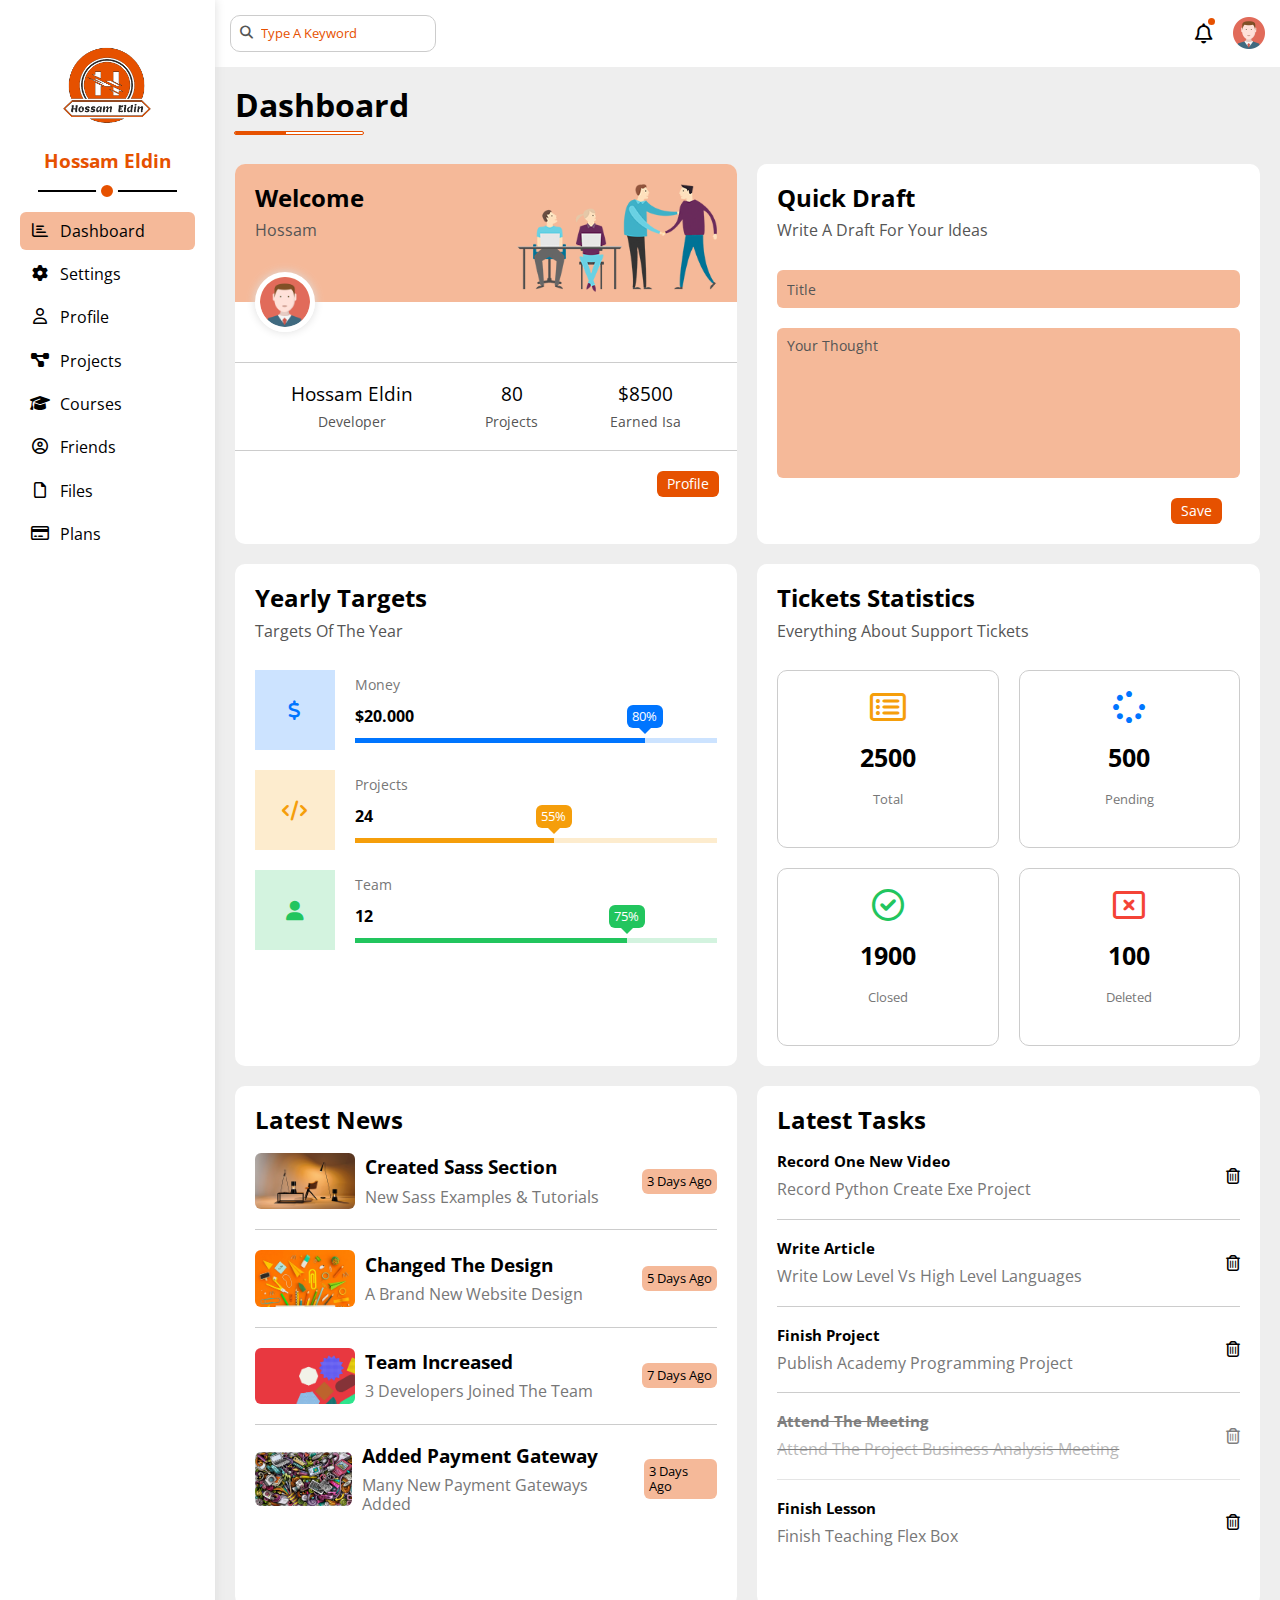
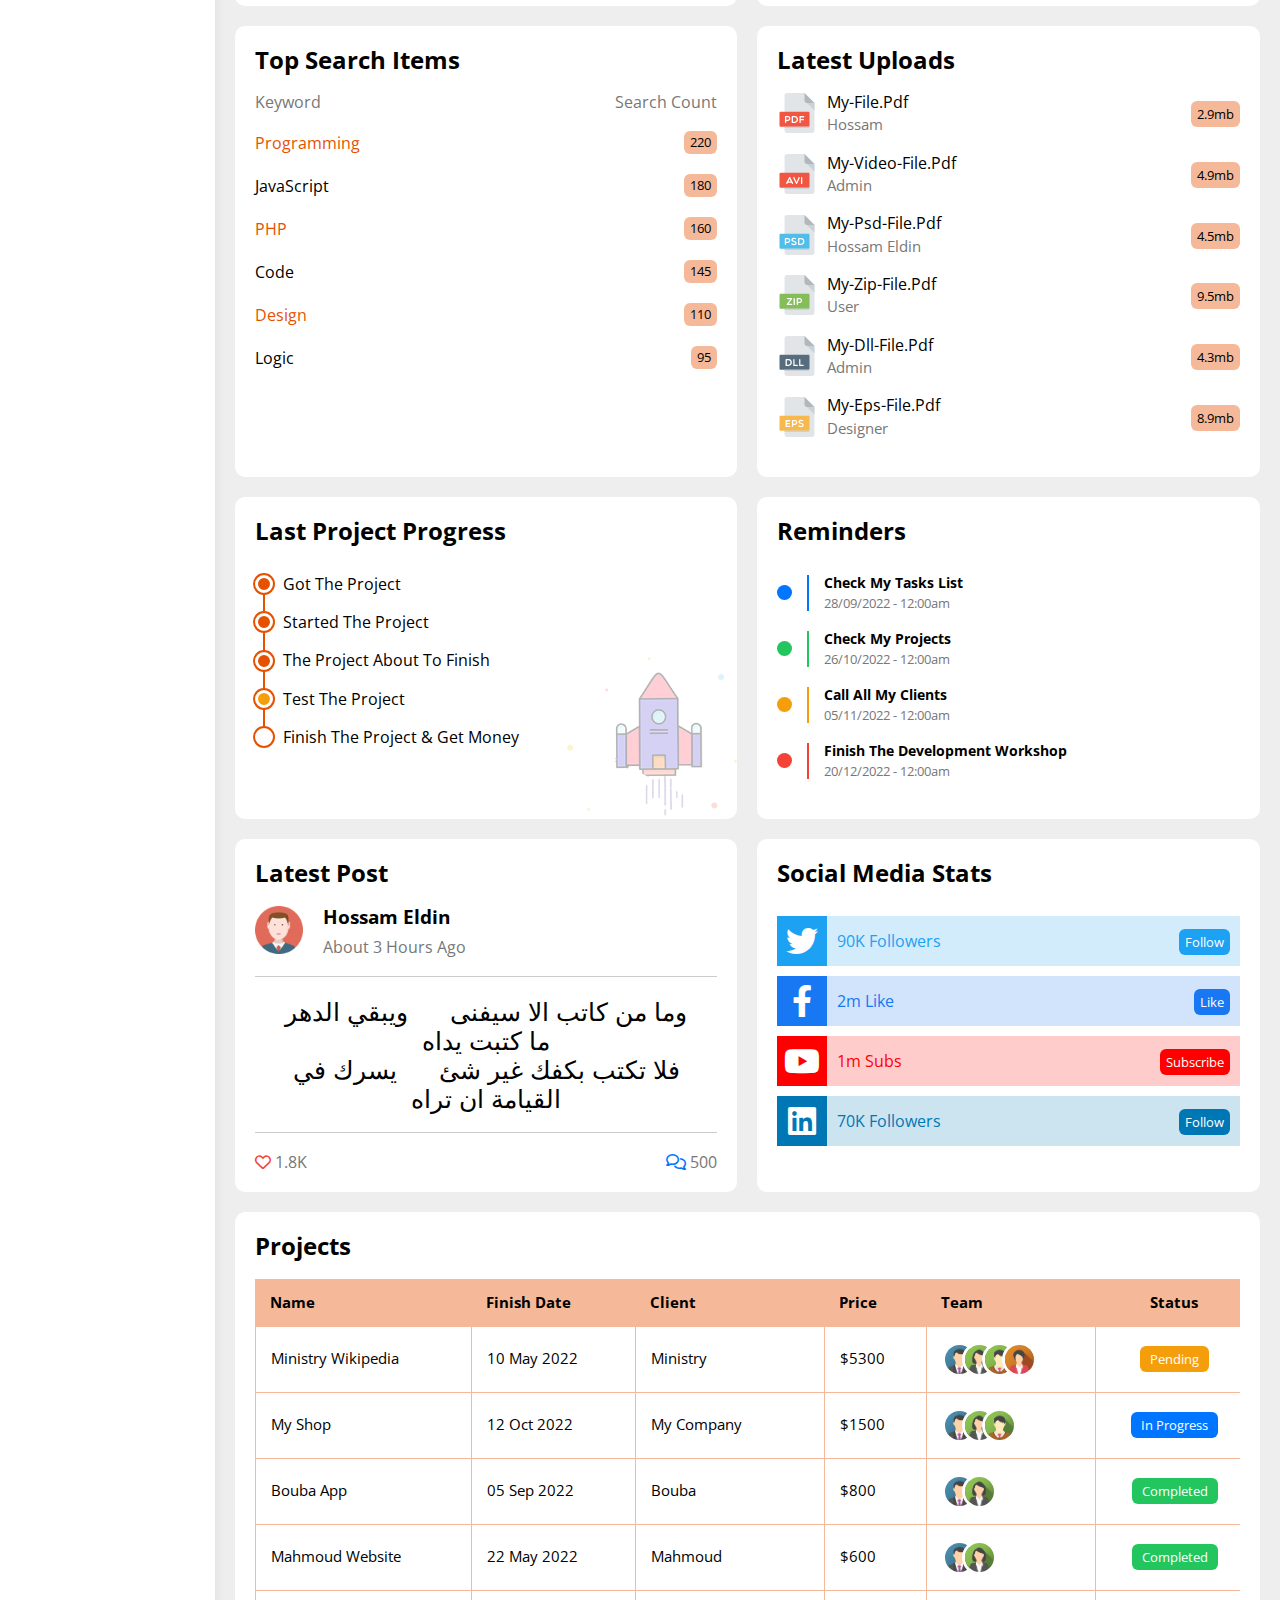
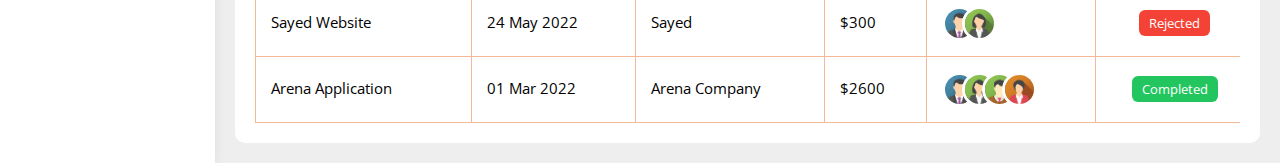
==== commit 06b77edc: "first page done" ====
--- a/index.html
+++ b/index.html
@@ -36,7 +36,7 @@
         <h3 class="pos-rel w-fit m-center mk-20 c-mine hide-mobile">Hossam Eldin</h3>
         <ul class="pgs | pk-20 ">
           <li>
-            <a class="active | txt-caps d-flex click rad-s p-10 mb-5 gap-10 trans-short" href="index.html">
+            <a class="active | txt-caps d-flex click rad-s p-10 mb-5 gap-10 trans-long" href="index.html">
               <i class="fa-regular fa-chart-bar fa-fw"></i>
               <span class="hide-mobile">Dashboard</span>
             </a>
@@ -87,7 +87,7 @@
       </asid>
       <!-- end side-bar -->
 
-      <main class="pg-content | w-full">
+      <main class="pg-content | w-full over-hidden">
 
         <!-- start header  -->
         <header class=" header | p-15 bg-w space-between">
@@ -120,7 +120,7 @@
           <h1 class="tab-head">dashboard</h1>
 
           <!-- cards container  -->
-          <div class="two-columns">
+          <div class="two-columns | mb-20 | m-mb-10">
 
             <!-- card one welcome -->
             <div class="welcome | card rad-m p-0  ">
@@ -556,27 +556,27 @@
               <ul class="progress-content | mt-30 pos-rel">
 
                 <li class="project | d-flex gap-10 mb-20">
-                  <div class="dot done | rad-circle square "></div>
+                  <div class="dot done | rad-circle  "></div>
                   <p class="progect-prog | txt-caps">Got The Project</p>
                 </li>
 
                 <li class="project | d-flex gap-10 mb-20">
-                  <div class="dot done | rad-circle square "></div>
+                  <div class="dot done | rad-circle  "></div>
                   <p class="progect-prog | txt-caps">Started The Project</p>
                 </li>
 
                 <li class="project | d-flex gap-10 mb-20">
-                  <div class="dot done | rad-circle square "></div>
+                  <div class="dot done | rad-circle  "></div>
                   <p class="progect-prog | txt-caps">The Project About To Finish</p>
                 </li>
 
                 <li class="project | d-flex gap-10 mb-20">
-                  <div class="dot in-progress | rad-circle square "></div>
+                  <div class="dot in-progress | rad-circle  "></div>
                   <p class="progect-prog | txt-caps">Test The Project</p>
                 </li>
 
                 <li class="project | d-flex gap-10 mb-20">
-                  <div class="dot not-yet | rad-circle square "></div>
+                  <div class="dot not-yet | rad-circle  "></div>
                   <p class="progect-prog | txt-caps">Finish The Project & Get Money</p>
                 </li>
 
@@ -590,7 +590,7 @@
               <ul class="reminders-content | mt-30 pos-rel">
 
                 <li class="reminder | d-flex gap-15 mb-20">
-                  <div class="dot | bg-blue rad-circle square "></div>
+                  <div class="dot | bg-blue rad-circle  "></div>
                   <div class="info | c-blue d-flex-col">
                     <span class=" c-black mb-5 txt-caps fw-bold fs-14">Check My Tasks List</span>
                     <span class="c-gray txt-caps fs-13">28/09/2022 - 12:00am</span>
@@ -598,7 +598,7 @@
                 </li>
 
                 <li class="reminder | d-flex gap-15 mb-20">
-                  <div class="dot | bg-green rad-circle square "></div>
+                  <div class="dot | bg-green rad-circle"></div>
                   <div class="info | c-green d-flex-col">
                     <span class=" c-black mb-5 txt-caps fw-bold fs-14">Check My Projects</span>
                     <span class="c-gray txt-caps fs-13">26/10/2022 - 12:00am</span>
@@ -606,7 +606,7 @@
                 </li>
 
                 <li class="reminder | d-flex gap-15 mb-20">
-                  <div class="dot | bg-orange rad-circle square "></div>
+                  <div class="dot | bg-orange rad-circle"></div>
                   <div class="info | c-orange d-flex-col">
                     <span class=" c-black mb-5 txt-caps fw-bold fs-14">Call All My Clients</span>
                     <span class="c-gray txt-caps fs-13">05/11/2022 - 12:00am</span>
@@ -614,7 +614,7 @@
                 </li>
 
                 <li class="reminder | d-flex gap-15 mb-20">
-                  <div class="dot | bg-red rad-circle square "></div>
+                  <div class="dot | bg-red rad-circle"></div>
                   <div class="info | c-red d-flex-col">
                     <span class=" c-black mb-5 txt-caps fw-bold fs-14">Finish The Development Workshop</span>
                     <span class="c-gray txt-caps fs-13">20/12/2022 - 12:00am</span>
@@ -625,42 +625,190 @@
               </ul>
             </div>
 
-
-
-
-
-
-
-
-
-
-
-
-
-
-
-
-
-
-
             <!-- card eleven post -->
+            <div class="post | card rad-m">
+              <h2>latest post</h2>
+              <div class="account | mt-20 pb-20 d-flex gap-20 border-bottom ">
+                <div class="img">
+                  <img src="imgs/avatar.png" alt="owner">
+                </div>
+                <div class="name | txt-caps">
+                  <h3 class="mb-10 ">hossam eldin</h3>
+                  <span class="c-gray">About 3 Hours Ago</span>
+                </div>
+              </div>
+              <p class="fs-25 p-20 txt-cen border-bottom rtl | m-fs-20">
+                وما من كاتب الا سيفنى &nbsp;&nbsp;&nbsp;&nbsp; ويبقي الدهر ما كتبت يداه
+                <br>فلا تكتب بكفك غير شئ &nbsp;&nbsp;&nbsp;&nbsp; يسرك في القيامة ان تراه
+              </p>
+              <div class="post-foot | space-between mt-20">
+                <div class="likes">
+                  <i class="fa-regular fa-heart c-red "></i>
+                  <span class="c-gray">1.8K</span>
+                </div>
+                <div class="comments">
+                  <i class="fa-regular fa-comments c-blue"></i>
+                  <span class="c-gray">500</span>
+                </div>
+              </div>
+
+            </div>
+
             <!-- card twelve social media -->
-
-
-
-
-
-
-
-
-
-
-
-
-
-
+            <div class="social | card rad-m">
+              <h2>social media stats</h2>
+              <div class="social-content | mt-30">
+
+                <!-- twitter  -->
+                <div class="platform | align-it-center gap-10 mb-10  bg-twitter-lite | ">
+                  <i
+                    class="fa-brands fa-twitter fa-2x c-white bg-twitter justify-center align-it-center trans-long"></i>
+                  <div class="info | d-flex-col">
+                    <span class="txt-caps c-twitter | m-txt-cen">90K Followers</span>
+                  </div>
+                  <div class="link | m-left-auto | ">
+                    <a class="fs-13 txt-caps rad-s c-white bg-twitter p-data" href="#">follow</a>
+                  </div>
+                </div>
+
+
+                <!-- facebook  -->
+                <div class="platform | align-it-center gap-10 mb-10  bg-face-lite | ">
+                  <i
+                    class="fa-brands fa-facebook-f fa-2x c-white bg-face justify-center align-it-center trans-long"></i>
+                  <div class="info | d-flex-col">
+                    <span class="txt-caps c-face | m-txt-cen">2m like</span>
+                  </div>
+                  <div class="link | m-left-auto | ">
+                    <a class="fs-13 txt-caps rad-s c-white bg-face p-data" href="#">like</a>
+                  </div>
+                </div>
+
+
+                <!-- youtube  -->
+                <div class="platform | align-it-center gap-10 mb-10  bg-youtube-lite | ">
+                  <i
+                    class="fa-brands fa-youtube fa-2x c-white bg-youtube justify-center align-it-center trans-long"></i>
+                  <div class="info | d-flex-col">
+                    <span class="txt-caps c-youtube | m-txt-cen">1m subs</span>
+                  </div>
+                  <div class="link | m-left-auto | ">
+                    <a class="fs-13 txt-caps rad-s c-white bg-youtube p-data" href="#">subscribe</a>
+                  </div>
+                </div>
+
+
+                <!-- linked  -->
+                <div class="platform | align-it-center gap-10 mb-10  bg-linked-lite | ">
+                  <i
+                    class="fa-brands fa-linkedin fa-2x c-white bg-linked justify-center align-it-center trans-long"></i>
+                  <div class="info | d-flex-col">
+                    <span class="txt-caps c-linked | m-txt-cen">70K Followers</span>
+                  </div>
+                  <div class="link | m-left-auto | ">
+                    <a class="fs-13 txt-caps rad-s c-white bg-linked p-data" href="#">follow</a>
+                  </div>
+                </div>
+              </div>
+            </div>
           </div>
+
+
           <!-- card thirteen projects -->
+          <div class="projects | card rad-m">
+            <h2>projects</h2>
+            <div class="responsive-table | mt-20">
+              <table class="w-full fs-15">
+                <thead>
+                  <tr>
+                    <td>name</td>
+                    <td>finish date</td>
+                    <td>Client</td>
+                    <td>price</td>
+                    <td>team</td>
+                    <td>status</td>
+                  </tr>
+                </thead>
+                <tbody>
+                  <tr>
+                    <td>Ministry Wikipedia</td>
+                    <td>10 May 2022</td>
+                    <td>Ministry</td>
+                    <td>$5300 </td>
+                    <td>
+                      <img src="imgs/team-01.png" alt="team member">
+                      <img src="imgs/team-02.png" alt="team member">
+                      <img src="imgs/team-03.png" alt="team member">
+                      <img src="imgs/team-04.png" alt="team member">
+                    </td>
+                    <td><span class="label pending">pending</span></td>
+                  </tr>
+                  <tr>
+                    <td>my Shop</td>
+                    <td>12 Oct 2022</td>
+                    <td>my Company </td>
+                    <td>$1500 </td>
+                    <td>
+                      <img src="imgs/team-01.png" alt="team member">
+                      <img src="imgs/team-02.png" alt="team member">
+                      <img src="imgs/team-03.png" alt="team member">
+                    </td>
+                    <td><span class="label ongoing">in progress</span></td>
+                  </tr>
+                  <tr>
+                    <td>Bouba App </td>
+                    <td>05 Sep 2022 </td>
+                    <td>Bouba</td>
+                    <td>$800</td>
+                    <td>
+                      <img src="imgs/team-01.png" alt="team member">
+                      <img src="imgs/team-02.png" alt="team member">
+                    </td>
+                    <td><span class="label completed">completed</span></td>
+                  </tr>
+                  <tr>
+                    <td>Mahmoud Website	</td>
+                    <td>22 May 2022	</td>
+                    <td>Mahmoud	</td>
+                    <td>$600</td>
+                    <td>
+                      <img src="imgs/team-01.png" alt="team member">
+                      <img src="imgs/team-02.png" alt="team member">
+                    </td>
+                    <td><span class="label completed">completed</span></td>
+                  </tr>
+                  <tr>
+                    <td>Sayed Website	</td>
+                    <td>24 May 2022	</td>
+                    <td>Sayed</td>
+                    <td>$300	</td>
+                    <td>
+                      <img src="imgs/team-01.png" alt="team member">
+                      <img src="imgs/team-02.png" alt="team member">
+                    </td>
+                    <td><span class="label rejected">rejected</span></td>
+                  </tr>
+                  <tr>
+                    <td>Arena Application	</td>
+                    <td>01 Mar 2022	</td>
+                    <td>Arena Company	</td>
+                    <td>$2600	</td>
+                    <td>
+                      <img src="imgs/team-01.png" alt="team member">
+                      <img src="imgs/team-02.png" alt="team member">
+                      <img src="imgs/team-03.png" alt="team member">
+                      <img src="imgs/team-04.png" alt="team member">
+                    </td>
+                    <td><span class="label completed">completed</span></td>
+                  </tr>
+                </tbody>
+              </table>
+            </div>
+          </div>
+
+
+
+
         </section>
         <!-- end dashboard tab  -->
       </main>
--- a/css/dashboard-FW.css
+++ b/css/dashboard-FW.css
@@ -116,6 +116,7 @@
 
   /* transition  */
   --transition-dur-short: 0.3s;
+  --transition-dur-long: 2s;
 
   /* font awesome family  */
   --font-awesome: "font awesome 6 free";
@@ -238,9 +239,7 @@
   width: 100%;
 }
 
-.square {
-  aspect-ratio: 1;
-}
+
 
 .svg-size {
   width: 40px;
@@ -274,6 +273,30 @@
 .bg-gray {
   background-color: var(--gray-100);
 }
+.bg-twitter {
+  background-color: #1da1f2;
+}
+.bg-face {
+  background-color: #1877f2;
+}
+.bg-youtube {
+  background-color: #ff0000;
+}
+.bg-linked {
+  background-color: #0077b5;
+}
+.bg-twitter-lite {
+  background-color: #1da1f233;
+}
+.bg-face-lite {
+  background-color: #1877f233;
+}
+.bg-youtube-lite {
+  background-color: #ff000033;
+}
+.bg-linked-lite {
+  background-color: #0077b533;
+}
 
 .c-mine {
   color: var(--my-color);
@@ -298,7 +321,22 @@
 .c-black {
   color: var(--black-color);
 }
-
+.c-white {
+  color: var(--bg-white);
+}
+
+.c-twitter {
+  color: #1da1f2;
+}
+.c-face {
+  color: #1877f2;
+}
+.c-youtube {
+  color: #ff0000;
+}
+.c-linked {
+  color: #0077b5;
+}
 /* borders  */
 .gray-border {
   border: 1px solid var(--gray-300);
@@ -338,7 +376,10 @@
   -moz-border-radius: var(--b-rad-circle);
   -ms-border-radius: var(--b-rad-circle);
   -o-border-radius: var(--b-rad-circle);
-}
+  aspect-ratio: 1;
+}
+
+
 
 /* text formating  */
 .txt-caps {
@@ -376,6 +417,14 @@
   font-weight: bold;
 }
 
+/* rtl  */
+
+.rtl {
+  direction: rtl;
+}
+
+
+
 /* positions */
 .pos-rel {
   position: relative;
@@ -399,6 +448,7 @@
 
 .delete:hover {
   color: var(--red-color);
+  cursor: pointer;
 }
 
 /* transitions  */
@@ -430,6 +480,9 @@
   .m-txt-cen {
     text-align: center;
   }
+  .m-mb-10 {
+    margin-bottom: 10px;
+  }
   .m-m-cen {
     margin-inline: auto !important;
   }
@@ -439,6 +492,9 @@
   .m-p-10 {
     padding: 10px;
   }
+  .m-fs-20 {
+    font-size: 20px;
+  }
 }
 
 /* multi classes */
--- a/css/main.css
+++ b/css/main.css
@@ -22,7 +22,7 @@
   --green-bg: rgb(34 197 94 / 20%);
   --red-color: #f44336;
   --red-bg: rgb(244 64 52 / 20%);
-  --black-color:black;
+  --black-color: black;
 
   /* border-radius */
   --b-rad-s: 6px;
@@ -32,6 +32,7 @@
 
   /* transition  */
   --transition-dur-short: 0.3s;
+  --transition-dur-long: 1.2s;
 
   /* font awesome family  */
   --font-awesome: "font awesome 6 free";
@@ -43,6 +44,7 @@
   font-family: "Open Sans", sans-serif;
 }
 /* end global rules */
+
 /* start component */
 
 /* tab head  */
@@ -284,6 +286,8 @@
   -o-border-radius: var(--b-rad-circle);
   top: -15px;
   right: 8px;
+  animation: blinking 1s infinite alternate;
+  -webkit-animation: blinking 1s infinite alternate;
 }
 header .icons .img {
   width: 32px;
@@ -421,7 +425,7 @@
   bottom: 0;
   right: 0;
   width: 170px;
-  opacity: .3;
+  opacity: 0.3;
 }
 .dashboard-tab .progress ul {
   isolation: isolate;
@@ -449,9 +453,8 @@
 }
 .in-progress {
   background-color: var(--orange-color);
-
-  animation: blinking 1.2s infinite alternate;
-  -webkit-animation: blinking 1.2s infinite alternate;
+  animation: blinking 0.8s infinite alternate;
+  -webkit-animation: blinking 0.8s infinite alternate;
 }
 .not-yet {
   background-color: var(--bg-white);
@@ -463,7 +466,6 @@
 }
 
 /* card ten reminders  */
-
 .reminders .dot {
   min-width: 15px;
   margin-block: auto;
@@ -473,8 +475,106 @@
   border-left: 2px solid;
   border-color: inherit;
   padding-left: 15px;
-
-}
-
-
+}
+/* card eleven post */
+.dashboard-tab .post .img {
+  width: 48px;
+}
+/* card twelve social media */
+.dashboard-tab .social .platform i {
+  width: 50px;
+  aspect-ratio: 1;
+}
+.dashboard-tab .social .platform i:hover {
+  transform: rotate(360deg);
+  -webkit-transform: rotate(360deg);
+  -moz-transform: rotate(360deg);
+  -ms-transform: rotate(360deg);
+  -o-transform: rotate(360deg);
+}
+.dashboard-tab .social .platform .link a {
+  margin-right: 10px;
+}
+
+/* projects */
+.dashboard-tab .projects .responsive-table {
+  overflow-x: auto;
+}
+.dashboard-tab .projects .responsive-table table {
+  border-spacing: 0;
+  min-width: 1000px;
+}
+.dashboard-tab .projects .responsive-table td {
+  padding: 15px;
+  text-transform: capitalize;
+}
+.dashboard-tab .projects .responsive-table thead td {
+  background-color: var(--my-lite-color);
+  font-weight: bold;
+}
+.dashboard-tab .projects .responsive-table tbody tr {
+  transition: var(--transition-dur-short);
+  -webkit-transition: var(--transition-dur-short);
+  -moz-transition: var(--transition-dur-short);
+  -ms-transition: var(--transition-dur-short);
+  -o-transition: var(--transition-dur-short);
+}
+.dashboard-tab .projects .responsive-table tbody tr:hover {
+  background-color: var(--orange-bg);
+}
+
+.dashboard-tab .projects .responsive-table tbody td {
+  border-bottom: 1px solid var(--my-lite-color);
+  border-left: 1px solid var(--my-lite-color);
+}
+.dashboard-tab .projects .responsive-table tr td:last-child {
+  border-right: 1px solid var(--my-lite-color);
+  text-align: center;
+}
+.dashboard-tab .projects .responsive-table tbody td:nth-child(5) {
+  display: flex;
+}
+.dashboard-tab .projects .responsive-table tbody td img {
+  width: 35px;
+  aspect-ratio: 1;
+  border: 3px solid var(--bg-white);
+  border-radius: 50%;
+  -webkit-border-radius: 50%;
+  -moz-border-radius: 50%;
+  -ms-border-radius: 50%;
+  -o-border-radius: 50%;
+  transition: var(--transition-dur-short);
+  -webkit-transition: var(--transition-dur-short);
+  -moz-transition: var(--transition-dur-short);
+  -ms-transition: var(--transition-dur-short);
+  -o-transition: var(--transition-dur-short);
+}
+.dashboard-tab .projects .responsive-table tbody td img:not(:first-child) {
+  margin-left: -15px;
+}
+.dashboard-tab .projects .responsive-table tbody td:nth-child(5):hover img:not(:first-child) {
+  margin-left: -10px;
+}
+.dashboard-tab .projects .label {
+  font-size: 13px;
+  color: var(--bg-white);
+  padding: 4px 10px;
+  border-radius: var(--b-rad-s);
+  -webkit-border-radius: var(--b-rad-s);
+  -moz-border-radius: var(--b-rad-s);
+  -ms-border-radius: var(--b-rad-s);
+  -o-border-radius: var(--b-rad-s);
+}
+.dashboard-tab .projects .pending {
+  background-color: var(--orange-color);
+}
+.dashboard-tab .projects .ongoing {
+  background-color: var(--blue-color);
+}
+.dashboard-tab .projects .completed {
+  background-color: var(--green-color);
+}
+.dashboard-tab .projects .rejected {
+  background-color: var(--red-color);
+}
 /* end main  */
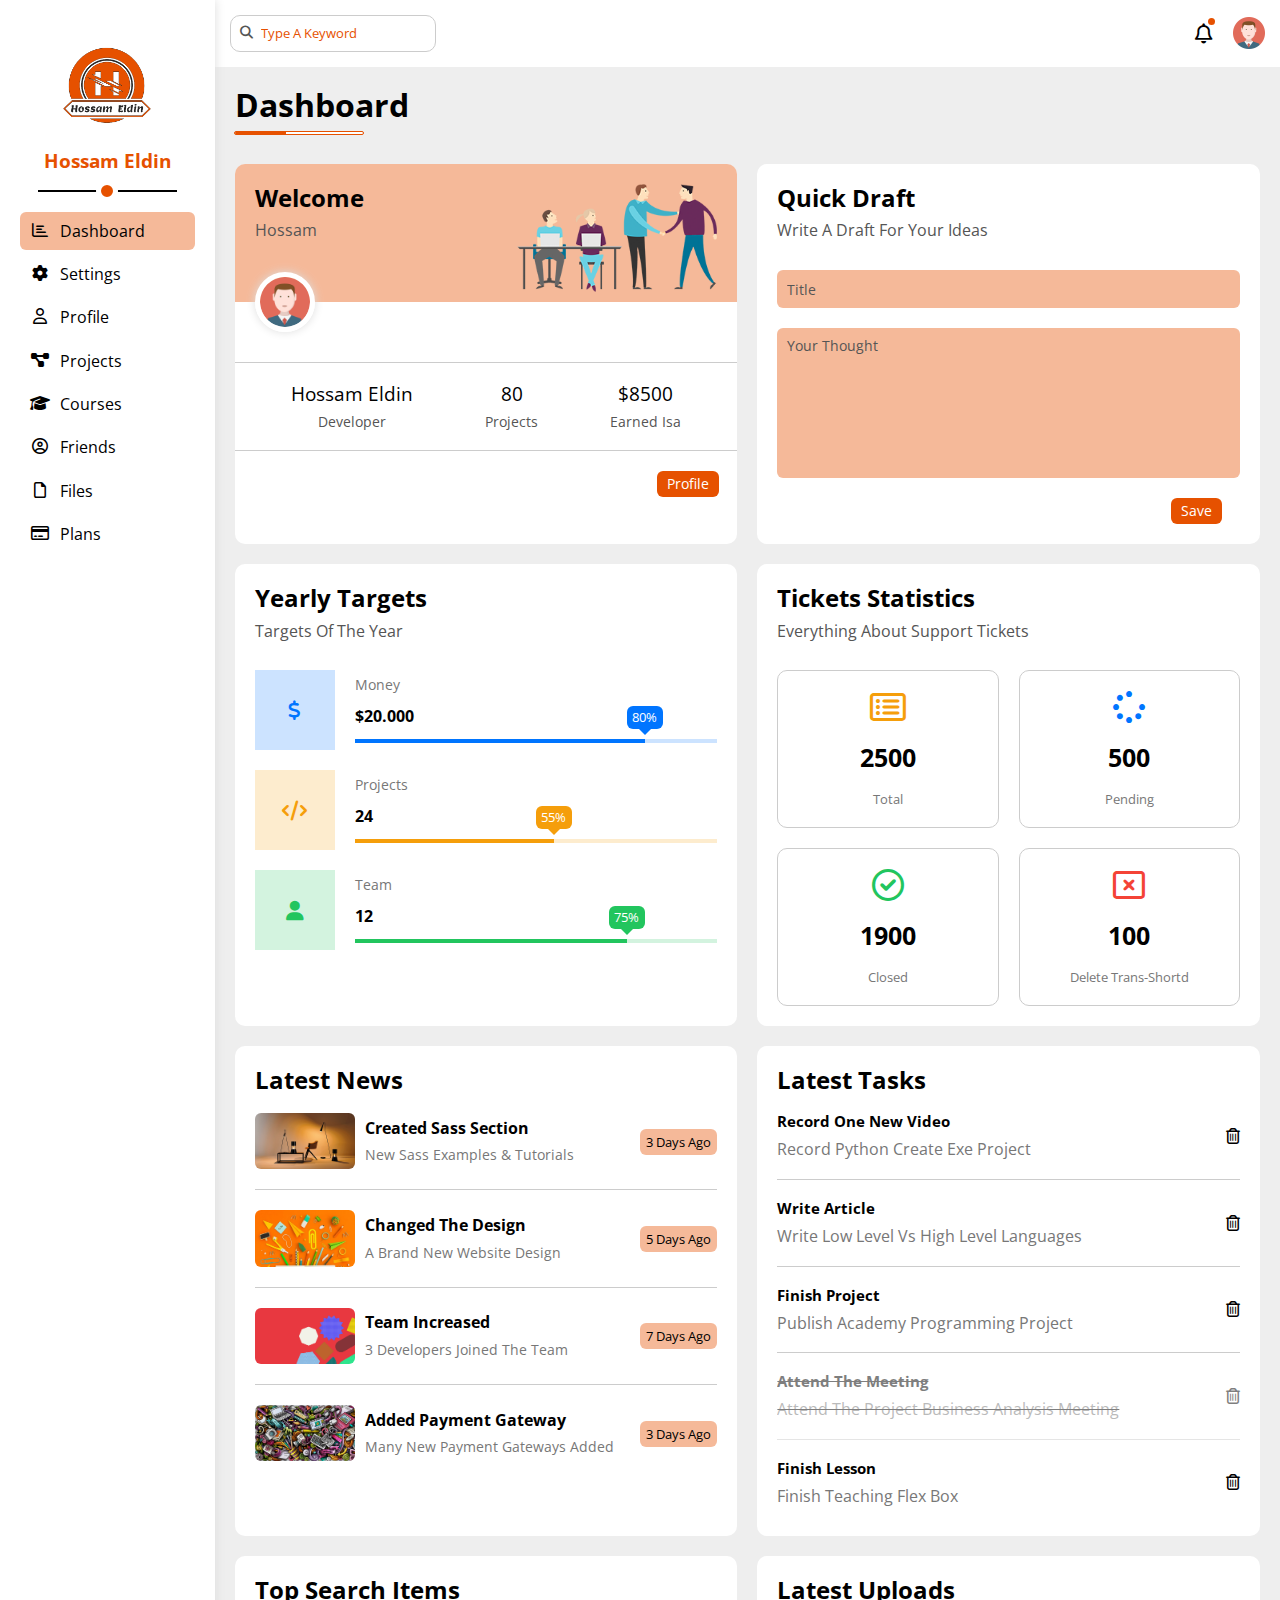
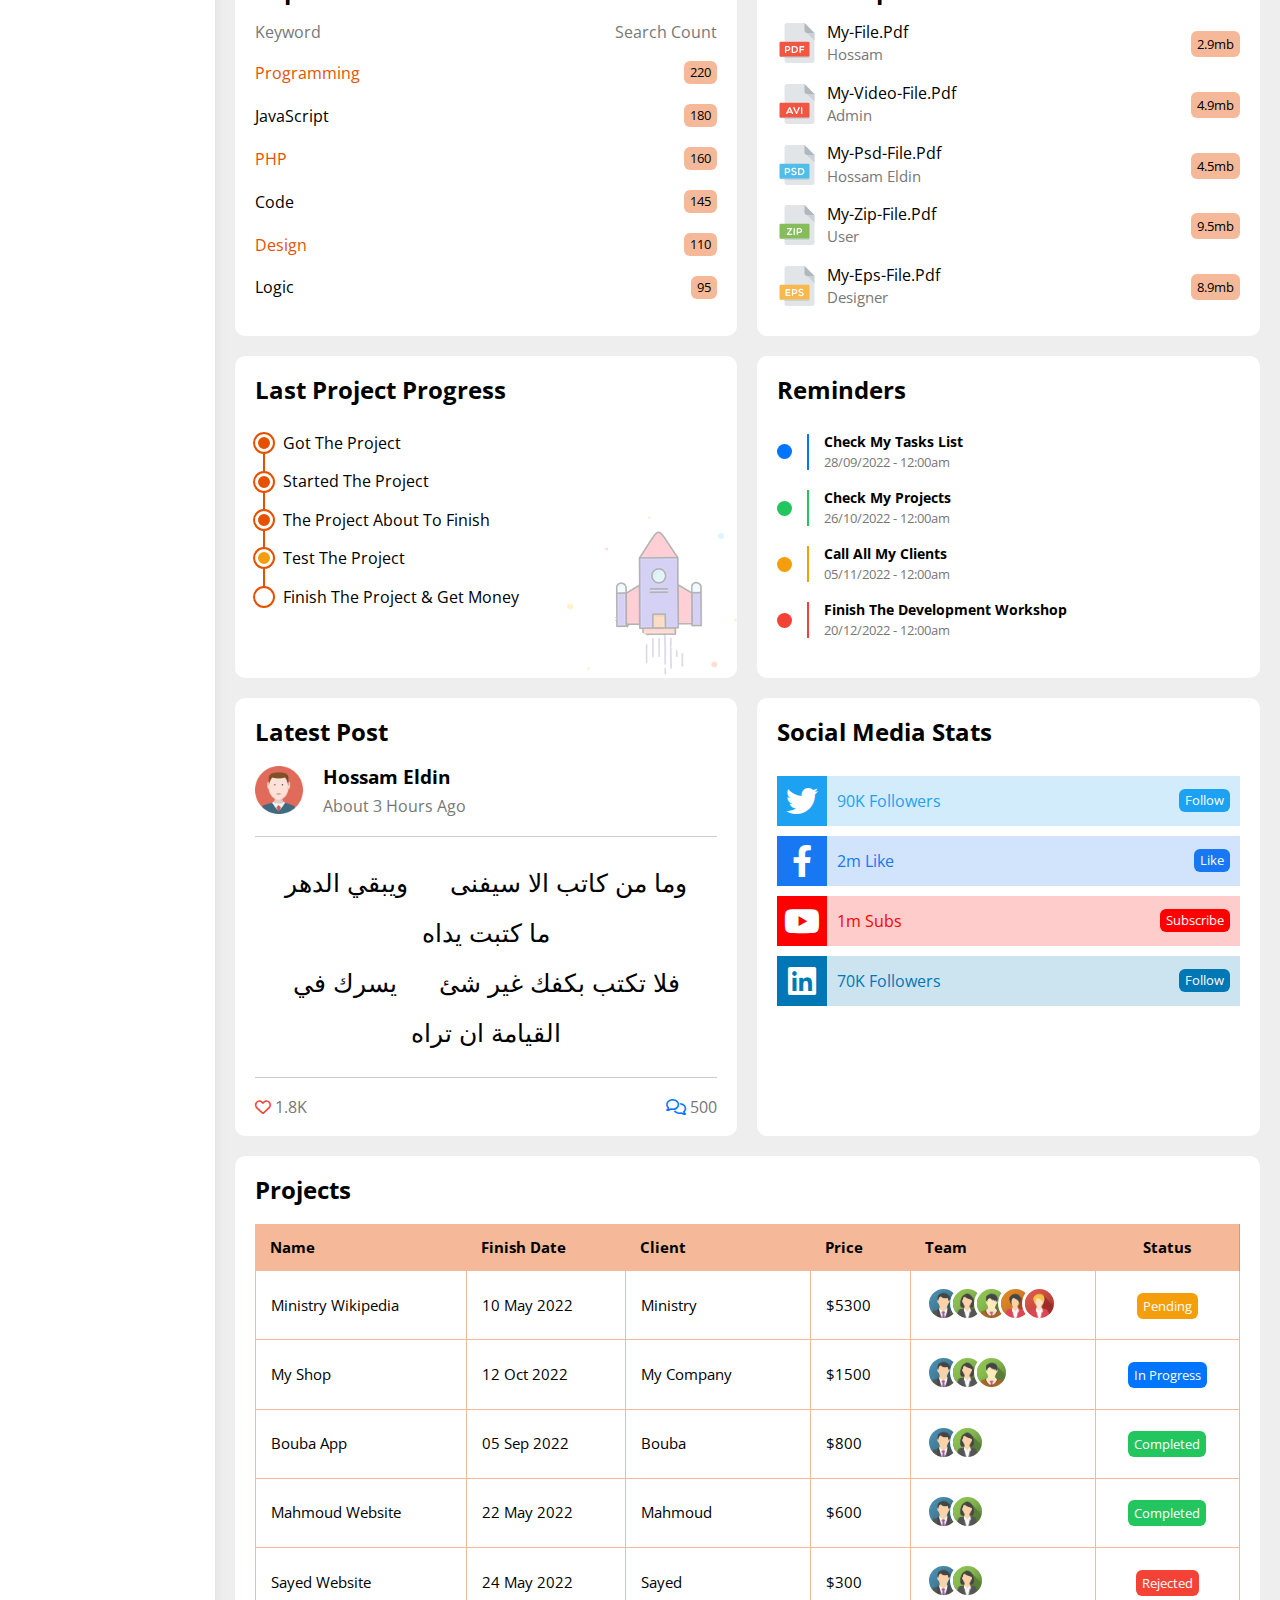
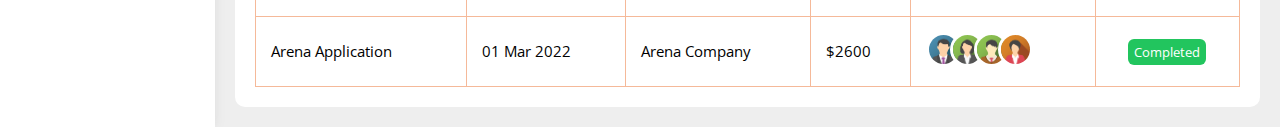
==== commit dd8e6908: "start setting" ====
--- a/index.html
+++ b/index.html
@@ -113,8 +113,6 @@
         </header>
         <!-- end header  -->
 
-
-
         <!-- start dashboard tab  -->
         <section class="dashboard-tab | p-20 | m-p-10 " id="dashboard">
           <h1 class="tab-head">dashboard</h1>
@@ -172,31 +170,32 @@
             <div class="targets | card rad-m">
               <h2>yearly targets </h2>
               <p>Targets Of The Year</p>
+
               <div class="content | d-flex-col gap-20">
 
                 <div class="target | d-flex gap-20">
-                  <div class="icon | blue justify-center align-it-center">
+
+                  <div class="icon | blue center-flex">
                     <i class="fa-solid fa-dollar-sign fa-lg"></i>
                   </div>
 
                   <div class="holder | d-flex-col space-around">
-                    <p class="c-gray txt-caps fs-14 ">money</p>
+                    <span class="c-gray txt-caps fs-14 ">money</span>
                     <span class="fw-bold">$20.000</span>
+
                     <div class="prog | blue">
                       <span class="bg-blue" style="width: 80%;" data-progress="80%"></span>
                     </div>
-                  </div>
-
+
+                  </div>
                 </div>
 
                 <div class="target | d-flex gap-20">
-                  <div class="icon | orange justify-center align-it-center">
+                  <div class="icon | orange center-flex">
                     <i class="fa-solid fa-code fa-lg"></i>
                   </div>
-
-
                   <div class="holder | d-flex-col space-around">
-                    <p class="c-gray txt-caps fs-14 ">projects</p>
+                    <span class="c-gray txt-caps fs-14 ">projects</span>
                     <span class="fw-bold">24</span>
                     <div class="prog | orange">
                       <span class="bg-orange" style="width: 55%;" data-progress="55%"></span>
@@ -205,20 +204,21 @@
                 </div>
 
                 <div class="target | d-flex gap-20">
-                  <div class="icon | green justify-center align-it-center">
+                  <div class="icon | green center-flex">
                     <i class="fa-solid fa-user fa-lg"></i>
                   </div>
 
-
                   <div class="holder | d-flex-col space-around">
-                    <p class="c-gray txt-caps fs-14 ">team</p>
+                    <span class="c-gray txt-caps fs-14 ">team</span>
                     <span class="fw-bold">12</span>
                     <div class="prog | green">
                       <span class="bg-green" style="width: 75%;" data-progress="75%"></span>
                     </div>
                   </div>
                 </div>
-              </div>
+
+              </div>
+
             </div>
 
 
@@ -228,31 +228,31 @@
               <p>Everything About Support Tickets</p>
               <div class="stats-content | gap-20">
                 <!-- ticket one  -->
-                <div class="ticket | p-20 rad-m gray-border d-flex-col align-it-center">
-                  <i class="fa-regular fa-rectangle-list fa-2x c-orange mb-20"></i>
-                  <span class="fw-bold fs-25 mb-20">2500</span>
-                  <span class="c-gray fs-13 mb-20 txt-caps">total</span>
+                <div class="ticket | p-20 rad-m gray-border d-flex-col align-it-center gap-20">
+                  <i class="fa-regular fa-rectangle-list fa-2x c-orange"></i>
+                  <span class="fw-bold fs-25">2500</span>
+                  <span class="c-gray fs-13 txt-caps">total</span>
                 </div>
 
                 <!-- ticket two  -->
-                <div class="ticket | p-20 rad-m gray-border d-flex-col align-it-center">
-                  <i class="fa-solid fa-spinner fa-2x c-blue mb-20"></i>
-                  <span class="fw-bold fs-25 mb-20">500</span>
-                  <span class="c-gray fs-13 mb-20 txt-caps">pending</span>
+                <div class="ticket | p-20 rad-m gray-border d-flex-col align-it-center gap-20">
+                  <i class="fa-solid fa-spinner fa-2x c-blue"></i>
+                  <span class="fw-bold fs-25">500</span>
+                  <span class="c-gray fs-13 txt-caps">pending</span>
                 </div>
 
                 <!-- ticket three  -->
-                <div class="ticket | p-20 rad-m gray-border d-flex-col align-it-center">
-                  <i class="fa-regular fa-circle-check fa-2x c-green mb-20"></i>
-                  <span class="fw-bold fs-25 mb-20">1900</span>
-                  <span class="c-gray fs-13 mb-20 txt-caps">closed</span>
+                <div class="ticket | p-20 rad-m gray-border d-flex-col align-it-center gap-20">
+                  <i class="fa-regular fa-circle-check fa-2x c-green"></i>
+                  <span class="fw-bold fs-25">1900</span>
+                  <span class="c-gray fs-13 txt-caps">closed</span>
                 </div>
 
                 <!-- ticket four  -->
-                <div class="ticket | p-20 rad-m gray-border d-flex-col align-it-center">
-                  <i class="fa-regular fa-rectangle-xmark fa-2x c-red mb-20"></i>
-                  <span class="fw-bold fs-25 mb-20">100</span>
-                  <span class="c-gray fs-13 mb-20 txt-caps">deleted</span>
+                <div class="ticket | p-20 rad-m gray-border d-flex-col align-it-center gap-20">
+                  <i class="fa-regular fa-rectangle-xmark fa-2x c-red"></i>
+                  <span class="fw-bold fs-25">100</span>
+                  <span class="c-gray fs-13 txt-caps">delete trans-shortd</span>
                 </div>
               </div>
             </div>
@@ -262,62 +262,62 @@
             <div class="news | card rad-m">
               <h2>latest news</h2>
 
-              <div class="news-content | mt-20">
+              <div class="news-content | mt-20 m-txt-cen">
 
                 <!-- first article -->
-                <div class="article | align-it-center gap-10 | m-d-flex m-txt-cen">
+                <div class="article | align-it-center gap-10 | m-d-flex">
                   <div class="img | rad-s over-hidden">
                     <img src="imgs/news-01.png" alt="sass">
                   </div>
                   <div class="info | txt-caps">
-                    <h3 class="mb-10">created sass section</h3>
-                    <p class="c-gray">new sass examples & tutorials</p>
+                    <h3 class="mb-10 fs-16">created sass section</h3>
+                    <p class="fs-14 c-gray">new sass examples & tutorials</p>
                   </div>
                   <div class="time | m-left-auto | m-m-cen">
-                    <p class="fs-13 txt-caps rad-s bg-input p-5">3 days ago</p>
+                    <span class="label">3 days ago</span>
                   </div>
                 </div>
 
 
                 <!-- second article -->
-                <div class="article | align-it-center gap-10 | m-d-flex m-txt-cen">
+                <div class="article | align-it-center gap-10 | m-d-flex">
                   <div class="img | rad-s over-hidden">
                     <img src="imgs/news-02.png" alt="sass">
                   </div>
                   <div class="info | txt-caps">
-                    <h3 class="mb-10">Changed The Design</h3>
-                    <p class="c-gray">A Brand New Website Design</p>
+                    <h3 class="mb-10 fs-16">Changed The Design</h3>
+                    <p class="fs-14 c-gray">A Brand New Website Design</p>
                   </div>
                   <div class="time | m-left-auto | m-m-cen">
-                    <p class="fs-13 txt-caps rad-s bg-input p-5">5 days ago</p>
+                    <span class="label">5 days ago</span>
                   </div>
                 </div>
 
                 <!-- third article -->
-                <div class="article | align-it-center gap-10 | m-d-flex m-txt-cen">
+                <div class="article | align-it-center gap-10 | m-d-flex">
                   <div class="img | rad-s over-hidden">
                     <img src="imgs/news-03.png" alt="sass">
                   </div>
                   <div class="info | txt-caps">
-                    <h3 class="mb-10">Team Increased</h3>
-                    <p class="c-gray">3 Developers Joined The Team</p>
+                    <h3 class="mb-10 fs-16">Team Increased</h3>
+                    <p class="fs-14 c-gray">3 Developers Joined The Team</p>
                   </div>
                   <div class="time | m-left-auto | m-m-cen">
-                    <p class="fs-13 txt-caps rad-s bg-input p-5">7 days ago</p>
+                    <span class="label">7 days ago</span>
                   </div>
                 </div>
 
                 <!-- fourth article -->
-                <div class="article | align-it-center gap-10 | m-d-flex m-txt-cen">
+                <div class="article | align-it-center gap-10 | m-d-flex">
                   <div class="img | rad-s over-hidden">
                     <img src="imgs/news-04.png" alt="sass">
                   </div>
                   <div class="info | txt-caps">
-                    <h3 class="mb-10">Added Payment Gateway</h3>
-                    <p class="c-gray">Many New Payment Gateways Added</p>
+                    <h3 class="mb-10 fs-16">Added Payment Gateway</h3>
+                    <p class="fs-14 c-gray">Many New Payment Gateways Added</p>
                   </div>
                   <div class="time | m-left-auto | m-m-cen">
-                    <p class="fs-13 txt-caps rad-s bg-input p-5">3 days ago</p>
+                    <span class="label">3 days ago</span>
                   </div>
                 </div>
 
@@ -338,7 +338,7 @@
                     <p class="c-gray">Record Python Create Exe Project</p>
                   </div>
                   <div class="time">
-                    <i class="fa-regular fa-trash-can delete"></i>
+                    <i class="fa-regular fa-trash-can delete trans-short"></i>
                   </div>
                 </div>
 
@@ -349,7 +349,7 @@
                     <p class="c-gray">Write Low Level vs High Level Languages</p>
                   </div>
                   <div class="time">
-                    <i class="fa-regular fa-trash-can delete"></i>
+                    <i class="fa-regular fa-trash-can delete trans-short"></i>
                   </div>
                 </div>
 
@@ -360,7 +360,7 @@
                     <p class="c-gray">Publish Academy Programming Project</p>
                   </div>
                   <div class="time">
-                    <i class="fa-regular fa-trash-can delete"></i>
+                    <i class="fa-regular fa-trash-can delete trans-short"></i>
                   </div>
                 </div>
 
@@ -372,18 +372,18 @@
                     <p class="c-gray">Attend The Project Business Analysis Meeting</p>
                   </div>
                   <div class="time">
-                    <i class="fa-regular fa-trash-can delete"></i>
+                    <i class="fa-regular fa-trash-can delete trans-short"></i>
                   </div>
                 </div>
 
                 <!-- task five  -->
-                <div class="task | align-it-center space-between gap-10 pb-20 mb-20 | m-d-flex m-txt-cen">
+                <div class="task | align-it-center space-between gap-10 mb-10 | m-d-flex m-txt-cen">
                   <div class="info | txt-caps">
                     <h3 class="mb-10 fs-15">Finish Lesson</h3>
                     <p class="c-gray">Finish Teaching Flex Box</p>
                   </div>
                   <div class="time">
-                    <i class="fa-regular fa-trash-can delete"></i>
+                    <i class="fa-regular fa-trash-can delete trans-short"></i>
                   </div>
                 </div>
 
@@ -401,40 +401,40 @@
                   <span>search count</span>
                 </div>
 
+                <!-- head -->
+                <div class="head | align-it-center space-between gap-10 pb-20 txt-caps |">
+                  <span class="c-mine">Programming</span>
+                  <span class="label">220</span>
+                </div>
+
                 <!-- item 1 -->
                 <div class="item | align-it-center space-between gap-10 pb-20 txt-caps |">
-                  <span class="c-mine">Programming</span>
-                  <span class="fs-13 bg-lite p-data rad-s ">220</span>
+                  <span>javaScript</span>
+                  <span class="label">180</span>
                 </div>
 
                 <!-- item 2 -->
                 <div class="item | align-it-center space-between gap-10 pb-20 txt-caps |">
-                  <span>javaScript</span>
-                  <span class="fs-13 bg-lite p-data rad-s ">180</span>
+                  <span class="c-mine">PHP</span>
+                  <span class="label">160</span>
                 </div>
 
                 <!-- item 3 -->
                 <div class="item | align-it-center space-between gap-10 pb-20 txt-caps |">
-                  <span class="c-mine">PHP</span>
-                  <span class="fs-13 bg-lite p-data rad-s ">160</span>
+                  <span>code</span>
+                  <span class="label">145</span>
                 </div>
 
                 <!-- item 4 -->
                 <div class="item | align-it-center space-between gap-10 pb-20 txt-caps |">
-                  <span>code</span>
-                  <span class="fs-13 bg-lite p-data rad-s ">145</span>
+                  <span class="c-mine">Design</span>
+                  <span class="label">110</span>
                 </div>
 
                 <!-- item 5 -->
-                <div class="item | align-it-center space-between gap-10 pb-20 txt-caps |">
-                  <span class="c-mine">Design</span>
-                  <span class="fs-13 bg-lite p-data rad-s ">110</span>
-                </div>
-
-                <!-- item 6 -->
-                <div class="item | align-it-center space-between gap-10 pb-20 txt-caps |">
+                <div class="item | align-it-center space-between gap-10 mb-10 txt-caps |">
                   <span>logic</span>
-                  <span class="fs-13 bg-lite p-data rad-s ">95</span>
+                  <span class="label">95</span>
                 </div>
 
               </div>
@@ -457,7 +457,7 @@
                   </div>
 
                   <div class="size | m-left-auto | ">
-                    <span class="fs-13 txt-caps rad-s bg-lite p-data">2.9mb</span>
+                    <span class="label">2.9mb</span>
                   </div>
                 </div>
 
@@ -474,7 +474,7 @@
                   </div>
 
                   <div class="size | m-left-auto | ">
-                    <span class="fs-13 txt-caps rad-s bg-lite p-data">4.9mb</span>
+                    <span class="label">4.9mb</span>
                   </div>
                 </div>
 
@@ -491,7 +491,7 @@
                   </div>
 
                   <div class="size | m-left-auto | ">
-                    <span class="fs-13 txt-caps rad-s bg-lite p-data">4.5mb</span>
+                    <span class="label">4.5mb</span>
                   </div>
                 </div>
 
@@ -508,13 +508,13 @@
                   </div>
 
                   <div class="size | m-left-auto | ">
-                    <span class="fs-13 txt-caps rad-s bg-lite p-data">9.5mb</span>
+                    <span class="label">9.5mb</span>
                   </div>
                 </div>
 
 
                 <!-- file five  -->
-                <div class="file | align-it-center gap-10 mb-20 | ">
+                <!-- <div class="file | align-it-center gap-10 mb-20 | ">
                   <div class="img | ">
                     <img class="svg-size" src="imgs/dll.svg" alt="dll">
                   </div>
@@ -525,13 +525,13 @@
                   </div>
 
                   <div class="size | m-left-auto | ">
-                    <span class="fs-13 txt-caps rad-s bg-lite p-data">4.3mb</span>
-                  </div>
-                </div>
-
-
-                <!-- file six  -->
-                <div class="file | align-it-center gap-10 mb-20 | ">
+                    <span class="label">4.3mb</span>
+                  </div>
+                </div> -->
+
+
+                <!-- file six last -->
+                <div class="file | align-it-center gap-10 mb-10 | ">
                   <div class="img | ">
                     <img class="svg-size" src="imgs/eps.svg" alt="eps">
                   </div>
@@ -542,7 +542,7 @@
                   </div>
 
                   <div class="size | m-left-auto | ">
-                    <span class="fs-13 txt-caps rad-s bg-lite p-data">8.9mb</span>
+                    <span class="label">8.9mb</span>
                   </div>
                 </div>
 
@@ -587,7 +587,7 @@
             <div class="reminders | card rad-m">
               <h2>reminders</h2>
 
-              <ul class="reminders-content | mt-30 pos-rel">
+              <ul class="reminders-content | mt-30">
 
                 <li class="reminder | d-flex gap-15 mb-20">
                   <div class="dot | bg-blue rad-circle  "></div>
@@ -637,6 +637,7 @@
                   <span class="c-gray">About 3 Hours Ago</span>
                 </div>
               </div>
+
               <p class="fs-25 p-20 txt-cen border-bottom rtl | m-fs-20">
                 وما من كاتب الا سيفنى &nbsp;&nbsp;&nbsp;&nbsp; ويبقي الدهر ما كتبت يداه
                 <br>فلا تكتب بكفك غير شئ &nbsp;&nbsp;&nbsp;&nbsp; يسرك في القيامة ان تراه
@@ -661,58 +662,38 @@
 
                 <!-- twitter  -->
                 <div class="platform | align-it-center gap-10 mb-10  bg-twitter-lite | ">
-                  <i
-                    class="fa-brands fa-twitter fa-2x c-white bg-twitter justify-center align-it-center trans-long"></i>
-                  <div class="info | d-flex-col">
-                    <span class="txt-caps c-twitter | m-txt-cen">90K Followers</span>
-                  </div>
-                  <div class="link | m-left-auto | ">
-                    <a class="fs-13 txt-caps rad-s c-white bg-twitter p-data" href="#">follow</a>
-                  </div>
+                  <i class="fa-brands fa-twitter fa-2x c-white bg-twitter center-flex trans-long"></i>
+                  <span class="txt-caps c-twitter | m-txt-cen">90K Followers</span>
+                  <a class="fs-13 txt-caps rad-s c-white bg-twitter p-data" href="#">follow</a>
                 </div>
 
 
                 <!-- facebook  -->
                 <div class="platform | align-it-center gap-10 mb-10  bg-face-lite | ">
-                  <i
-                    class="fa-brands fa-facebook-f fa-2x c-white bg-face justify-center align-it-center trans-long"></i>
-                  <div class="info | d-flex-col">
-                    <span class="txt-caps c-face | m-txt-cen">2m like</span>
-                  </div>
-                  <div class="link | m-left-auto | ">
-                    <a class="fs-13 txt-caps rad-s c-white bg-face p-data" href="#">like</a>
-                  </div>
+                  <i class="fa-brands fa-facebook-f fa-2x c-white bg-face center-flex trans-long"></i>
+                  <span class="txt-caps c-face | m-txt-cen">2m like</span>
+                  <a class="fs-13 txt-caps rad-s c-white bg-face p-data m-left-auto" href="#">like</a>
                 </div>
 
 
                 <!-- youtube  -->
                 <div class="platform | align-it-center gap-10 mb-10  bg-youtube-lite | ">
-                  <i
-                    class="fa-brands fa-youtube fa-2x c-white bg-youtube justify-center align-it-center trans-long"></i>
-                  <div class="info | d-flex-col">
-                    <span class="txt-caps c-youtube | m-txt-cen">1m subs</span>
-                  </div>
-                  <div class="link | m-left-auto | ">
-                    <a class="fs-13 txt-caps rad-s c-white bg-youtube p-data" href="#">subscribe</a>
-                  </div>
+                  <i class="fa-brands fa-youtube fa-2x c-white bg-youtube center-flex trans-long"></i>
+                  <span class="txt-caps c-youtube | m-txt-cen">1m subs</span>
+                  <a class="fs-13 txt-caps rad-s c-white bg-youtube p-data m-left-auto" href="#">subscribe</a>
                 </div>
 
 
                 <!-- linked  -->
                 <div class="platform | align-it-center gap-10 mb-10  bg-linked-lite | ">
-                  <i
-                    class="fa-brands fa-linkedin fa-2x c-white bg-linked justify-center align-it-center trans-long"></i>
-                  <div class="info | d-flex-col">
-                    <span class="txt-caps c-linked | m-txt-cen">70K Followers</span>
-                  </div>
-                  <div class="link | m-left-auto | ">
-                    <a class="fs-13 txt-caps rad-s c-white bg-linked p-data" href="#">follow</a>
-                  </div>
-                </div>
-              </div>
-            </div>
+                  <i class="fa-brands fa-linkedin fa-2x c-white bg-linked center-flex trans-long"></i>
+                  <span class="txt-caps c-linked | m-txt-cen">70K Followers</span>
+                  <a class="fs-13 txt-caps rad-s c-white bg-linked p-data m-left-auto" href="#">follow</a>
+                </div>
+              </div>
+            </div>
+
           </div>
-
 
           <!-- card thirteen projects -->
           <div class="projects | card rad-m">
@@ -740,8 +721,9 @@
                       <img src="imgs/team-02.png" alt="team member">
                       <img src="imgs/team-03.png" alt="team member">
                       <img src="imgs/team-04.png" alt="team member">
+                      <img src="imgs/team-05.png" alt="team member">
                     </td>
-                    <td><span class="label pending">pending</span></td>
+                    <td><span class="label | c-white | pending">pending</span></td>
                   </tr>
                   <tr>
                     <td>my Shop</td>
@@ -753,7 +735,7 @@
                       <img src="imgs/team-02.png" alt="team member">
                       <img src="imgs/team-03.png" alt="team member">
                     </td>
-                    <td><span class="label ongoing">in progress</span></td>
+                    <td><span class="label | c-white | ongoing">in progress</span></td>
                   </tr>
                   <tr>
                     <td>Bouba App </td>
@@ -764,53 +746,51 @@
                       <img src="imgs/team-01.png" alt="team member">
                       <img src="imgs/team-02.png" alt="team member">
                     </td>
-                    <td><span class="label completed">completed</span></td>
+                    <td><span class="label | c-white | completed">completed</span></td>
                   </tr>
                   <tr>
-                    <td>Mahmoud Website	</td>
-                    <td>22 May 2022	</td>
-                    <td>Mahmoud	</td>
+                    <td>Mahmoud Website </td>
+                    <td>22 May 2022 </td>
+                    <td>Mahmoud </td>
                     <td>$600</td>
                     <td>
                       <img src="imgs/team-01.png" alt="team member">
                       <img src="imgs/team-02.png" alt="team member">
                     </td>
-                    <td><span class="label completed">completed</span></td>
+                    <td><span class="label | c-white | completed">completed</span></td>
                   </tr>
                   <tr>
-                    <td>Sayed Website	</td>
-                    <td>24 May 2022	</td>
+                    <td>Sayed Website </td>
+                    <td>24 May 2022 </td>
                     <td>Sayed</td>
-                    <td>$300	</td>
+                    <td>$300 </td>
                     <td>
                       <img src="imgs/team-01.png" alt="team member">
                       <img src="imgs/team-02.png" alt="team member">
                     </td>
-                    <td><span class="label rejected">rejected</span></td>
+                    <td><span class="label | c-white | rejected">rejected</span></td>
                   </tr>
                   <tr>
-                    <td>Arena Application	</td>
-                    <td>01 Mar 2022	</td>
-                    <td>Arena Company	</td>
-                    <td>$2600	</td>
+                    <td>Arena Application </td>
+                    <td>01 Mar 2022 </td>
+                    <td>Arena Company </td>
+                    <td>$2600 </td>
                     <td>
                       <img src="imgs/team-01.png" alt="team member">
                       <img src="imgs/team-02.png" alt="team member">
                       <img src="imgs/team-03.png" alt="team member">
                       <img src="imgs/team-04.png" alt="team member">
                     </td>
-                    <td><span class="label completed">completed</span></td>
+                    <td><span class="label | c-white | completed">completed</span></td>
                   </tr>
                 </tbody>
               </table>
             </div>
           </div>
 
-
-
-
         </section>
         <!-- end dashboard tab  -->
+
       </main>
     </div>
 
--- a/css/dashboard-FW.css
+++ b/css/dashboard-FW.css
@@ -90,7 +90,7 @@
   --gray-100: #eee;
   --gray-300: #ccc;
   --gray-700: #777;
-  --gray-900: #888;
+  --gray-900: #555;
   --bg-gray-hover: #f6f6f6;
   --bg-white: #fff;
 
@@ -116,7 +116,7 @@
 
   /* transition  */
   --transition-dur-short: 0.3s;
-  --transition-dur-long: 2s;
+  --transition-dur-long: 1.2s;
 
   /* font awesome family  */
   --font-awesome: "font awesome 6 free";
@@ -129,7 +129,6 @@
 .d-flex {
   display: flex;
 }
-
 .justify-center {
   display: flex;
   justify-content: center;
@@ -146,10 +145,15 @@
   display: flex;
   align-items: center;
 }
-
 .d-flex-col {
   display: flex;
   flex-direction: column;
+}
+
+.center-flex {
+  display: flex;
+  align-items: center;
+  justify-content: center;
 }
 
 .gap-10 {
@@ -161,6 +165,7 @@
 .gap-20 {
   gap: 20px;
 }
+
 .d-block {
   display: block;
 }
@@ -183,19 +188,19 @@
 .p-20 {
   padding: 20px;
 }
+.pb-20 {
+  padding-bottom: 20px;
+}
 .pk-20 {
   padding-block: 20px;
 }
 .pl-20 {
   padding-inline: 20px;
 }
-
-.pb-20 {
-  padding-bottom: 20px;
-}
 .p-data {
   padding: 4px 6px;
 }
+
 /* margins */
 .m-20 {
   margin: 20px;
@@ -234,18 +239,17 @@
 .w-fit {
   width: fit-content;
 }
-
 .w-full {
   width: 100%;
 }
-
-
 
 .svg-size {
   width: 40px;
   aspect-ratio: 1;
   max-width: 40px;
 }
+
+
 /* colors */
 
 .bg-lite {
@@ -313,18 +317,15 @@
 .c-red {
   color: var(--red-color);
 }
-
 .c-gray {
   color: var(--gray-700);
 }
-
 .c-black {
   color: var(--black-color);
 }
 .c-white {
   color: var(--bg-white);
 }
-
 .c-twitter {
   color: #1da1f2;
 }
@@ -337,14 +338,15 @@
 .c-linked {
   color: #0077b5;
 }
+
 /* borders  */
 .gray-border {
   border: 1px solid var(--gray-300);
 }
-
 .border-bottom {
   border-bottom: 1px solid var(--gray-300);
 }
+
 /* border radius */
 .rad-s {
   /* 6px  */
@@ -380,7 +382,6 @@
 }
 
 
-
 /* text formating  */
 .txt-caps {
   text-transform: capitalize;
@@ -407,6 +408,10 @@
   /* font-size: 15px; */
   font-size: 0.938rem;
 }
+.fs-16 {
+  /* font-size: 16px; */
+  font-size: 1rem;
+}
 .fs-25 {
   /* font-size: 25px; */
   font-size: 1.563rem;
@@ -418,7 +423,6 @@
 }
 
 /* rtl  */
-
 .rtl {
   direction: rtl;
 }
@@ -439,17 +443,12 @@
 }
 
 /* hover and focus  */
-
 .click:hover,
 .active {
   /* background-color: var(--bg-gray-hover); */
   background-color: var(--my-lite-color);
 }
 
-.delete:hover {
-  color: var(--red-color);
-  cursor: pointer;
-}
 
 /* transitions  */
 .trans-short {
@@ -467,9 +466,12 @@
   -o-transition: var(--transition-dur-long);
 }
 
-/* media adjust */
+/* mobile adjust */
 
 @media (max-width: 767px) {
+
+/* start mobile boxs  */
+
   .hide-mobile {
     display: none;
   }
@@ -477,24 +479,37 @@
     flex-direction: column;
     gap: 20px;
   }
+  /* mobile padding  */
+  .m-p-5 {
+    padding: 5px;
+  }
+  .m-p-10 {
+    padding: 10px;
+  }
+
+  /* mobile margin  */
+  .m-mb-10 {
+    margin-bottom: 10px;
+  }
+  .m-m-cen {
+    margin-inline: auto !important;
+  }
+
+/* mobile width classes */
+
+
+/*mobile text formating  */
   .m-txt-cen {
     text-align: center;
   }
-  .m-mb-10 {
-    margin-bottom: 10px;
-  }
-  .m-m-cen {
-    margin-inline: auto !important;
-  }
-  .m-p-5 {
-    padding: 5px;
-  }
-  .m-p-10 {
-    padding: 10px;
-  }
+
+  /* mobile fonts  */
   .m-fs-20 {
     font-size: 20px;
   }
+
+
+
 }
 
 /* multi classes */
--- a/css/main.css
+++ b/css/main.css
@@ -43,6 +43,35 @@
 body {
   font-family: "Open Sans", sans-serif;
 }
+::-webkit-scrollbar {
+  width: 10px;
+}
+::-webkit-scrollbar:horizontal {
+  height: 10px;
+}
+::-webkit-scrollbar-track {
+  background-color: var(--orange-bg);
+}
+::-webkit-scrollbar-thumb {
+  background-color: var(--orange-color);
+  border-radius: 10px;
+  -webkit-border-radius: 10px;
+  -moz-border-radius: 10px;
+  -ms-border-radius: 10px;
+  -o-border-radius: 10px;
+}
+::-webkit-scrollbar-button {
+  background-color: var(--orange-color);
+  border-radius: 3px;
+  -webkit-border-radius: 3px;
+  -moz-border-radius: 3px;
+  -ms-border-radius: 3px;
+  -o-border-radius: 3px;
+}
+::-webkit-scrollbar-thumb:hover,
+::-webkit-scrollbar-button:hover {
+  background-color: var(--my-color);
+}
 /* end global rules */
 
 /* start component */
@@ -53,7 +82,6 @@
   margin: 0 0 40px;
   position: relative;
 }
-
 .tab-head:after {
   content: "";
   position: absolute;
@@ -77,20 +105,16 @@
   grid-template-columns: repeat(auto-fit, minmax(500px, 1fr));
   gap: 1.25rem;
 }
-
+.three-columns {
+  display: grid;
+  grid-template-columns: repeat(auto-fit, minmax(350px, 1fr));
+  gap: 1.25rem;
+}
 @media (max-width: 767px) {
   .two-columns {
     grid-template-columns: minmax(200px, 1fr);
     gap: 0.625rem;
   }
-}
-
-.three-columns {
-  display: grid;
-  grid-template-columns: repeat(auto-fit, minmax(350px, 1fr));
-  gap: 1.25rem;
-}
-@media (max-width: 767px) {
   .three-columns {
     grid-template-columns: minmax(200px, 1fr);
     gap: 0.625rem;
@@ -138,6 +162,18 @@
   background-color: var(--my-alt-color);
 }
 
+/* labels  */
+.label {
+  text-transform: capitalize;
+  font-size: 13px;
+  background-color: var(--my-lite-color);
+  padding: 4px 6px;
+  border-radius: var(--b-rad-s);
+  -webkit-border-radius: var(--b-rad-s);
+  -moz-border-radius: var(--b-rad-s);
+  -ms-border-radius: var(--b-rad-s);
+  -o-border-radius: var(--b-rad-s);
+}
 /* colored items */
 
 /* blue items */
@@ -155,7 +191,10 @@
   color: var(--green-color);
   background-color: var(--green-bg);
 }
-
+.red {
+  color: var(--red-color);
+  background-color: var(--red-bg);
+}
 /* end component */
 
 .page {
@@ -166,7 +205,6 @@
 }
 
 /* start side bar  */
-
 .side-bar {
   box-shadow: 0 0 10px #ddd;
   flex-basis: 250px;
@@ -174,7 +212,6 @@
 .side-bar .logo {
   width: 90px;
 }
-
 @media (min-width: 768px) {
   .side-bar h3::before,
   .side-bar h3::after {
@@ -207,7 +244,6 @@
     -o-border-radius: var(--b-rad-circle);
   }
 }
-
 @media (max-width: 767px) {
   .side-bar {
     flex-basis: fit-content;
@@ -220,13 +256,9 @@
     font-size: 14px;
   }
 }
-
 /* end side bar  */
 
-/* start main  */
-
 /* start header  */
-
 header .search::before {
   content: "\f002";
   font-family: var(--font-awesome);
@@ -242,13 +274,11 @@
   -ms-transform: translateY(-50%);
   -o-transform: translateY(-50%);
 }
-
 input[type="search"] {
   padding-left: 30px;
   font-size: 13px;
   caret-color: var(--my-color);
 }
-
 input[type="search"]::placeholder {
   color: var(--gray-700);
   text-transform: capitalize;
@@ -260,7 +290,6 @@
   -ms-transition: var(--transition-dur-short);
   -o-transition: var(--transition-dur-short);
 }
-
 @media (max-width: 767px) {
   input[type="search"] {
     width: 150px;
@@ -272,7 +301,6 @@
 input[type="search"]:focus-within::placeholder {
   opacity: 0;
 }
-
 header .icons span::after {
   content: "";
   position: absolute;
@@ -296,13 +324,11 @@
 /* end header  */
 
 /* dashboard tab  */
-
 /* card one welcome  */
 .dashboard-tab .intro .img {
   width: 200px;
   margin-bottom: -10px;
 }
-
 .dashboard-tab .welcome .personal-img {
   width: 60px;
   border: 5px solid white;
@@ -332,7 +358,6 @@
   color: var(--gray-900);
   font-size: 14px;
 }
-
 .dashboard-tab .welcome-btn {
   margin-inline: auto 1.3em;
   margin-block: 20px;
@@ -348,7 +373,6 @@
 }
 
 /* card three targets */
-
 .dashboard-tab .targets .target .icon {
   width: 80px;
   aspect-ratio: 1;
@@ -357,7 +381,7 @@
   flex: 1;
 }
 .dashboard-tab .targets .prog {
-  height: 5px;
+  height: 4px;
 }
 .dashboard-tab .targets .prog span {
   display: block;
@@ -393,10 +417,8 @@
 /* card four stats */
 .dashboard-tab .stats .stats-content {
   display: grid;
-  /* grid-template-columns:repeat(auto-fit, minmax(240px, 1fr)); */
   grid-template-columns: 1fr 1fr;
 }
-
 @media (max-width: 767px) {
   .dashboard-tab .stats .stats-content {
     grid-template-columns: 1fr;
@@ -418,7 +440,10 @@
   opacity: 0.5;
   text-decoration: line-through;
 }
-
+.delete:hover {
+  color: var(--red-color);
+  cursor: pointer;
+}
 /* card nine project*/
 .dashboard-tab .progress .pro-img {
   position: absolute;
@@ -440,7 +465,6 @@
   left: 8px;
   top: 0;
 }
-
 .progress .dot {
   --dot-width: 18px;
   min-width: var(--dot-width);
@@ -470,20 +494,27 @@
   min-width: 15px;
   margin-block: auto;
 }
-
 .reminders .info {
   border-left: 2px solid;
   border-color: inherit;
   padding-left: 15px;
 }
+
 /* card eleven post */
 .dashboard-tab .post .img {
   width: 48px;
 }
+.dashboard-tab .post .account + p {
+  line-height: 2;
+}
+
 /* card twelve social media */
 .dashboard-tab .social .platform i {
   width: 50px;
   aspect-ratio: 1;
+}
+.dashboard-tab .social .platform i + span {
+  flex: 1;
 }
 .dashboard-tab .social .platform i:hover {
   transform: rotate(360deg);
@@ -492,7 +523,7 @@
   -ms-transform: rotate(360deg);
   -o-transform: rotate(360deg);
 }
-.dashboard-tab .social .platform .link a {
+.dashboard-tab .social .platform a {
   margin-right: 10px;
 }
 
@@ -502,7 +533,7 @@
 }
 .dashboard-tab .projects .responsive-table table {
   border-spacing: 0;
-  min-width: 1000px;
+  min-width: 800px;
 }
 .dashboard-tab .projects .responsive-table td {
   padding: 15px;
@@ -522,7 +553,6 @@
 .dashboard-tab .projects .responsive-table tbody tr:hover {
   background-color: var(--orange-bg);
 }
-
 .dashboard-tab .projects .responsive-table tbody td {
   border-bottom: 1px solid var(--my-lite-color);
   border-left: 1px solid var(--my-lite-color);
@@ -532,9 +562,10 @@
   text-align: center;
 }
 .dashboard-tab .projects .responsive-table tbody td:nth-child(5) {
-  display: flex;
+  width: 185px;
 }
 .dashboard-tab .projects .responsive-table tbody td img {
+  display: inline-block;
   width: 35px;
   aspect-ratio: 1;
   border: 3px solid var(--bg-white);
@@ -552,18 +583,8 @@
 .dashboard-tab .projects .responsive-table tbody td img:not(:first-child) {
   margin-left: -15px;
 }
-.dashboard-tab .projects .responsive-table tbody td:nth-child(5):hover img:not(:first-child) {
+.projects tbody td:nth-child(5):hover img:not(:first-child) {
   margin-left: -10px;
-}
-.dashboard-tab .projects .label {
-  font-size: 13px;
-  color: var(--bg-white);
-  padding: 4px 10px;
-  border-radius: var(--b-rad-s);
-  -webkit-border-radius: var(--b-rad-s);
-  -moz-border-radius: var(--b-rad-s);
-  -ms-border-radius: var(--b-rad-s);
-  -o-border-radius: var(--b-rad-s);
 }
 .dashboard-tab .projects .pending {
   background-color: var(--orange-color);
@@ -577,4 +598,6 @@
 .dashboard-tab .projects .rejected {
   background-color: var(--red-color);
 }
-/* end main  */
+/* end dashboard tab  */
+
+/* start setting tab  */
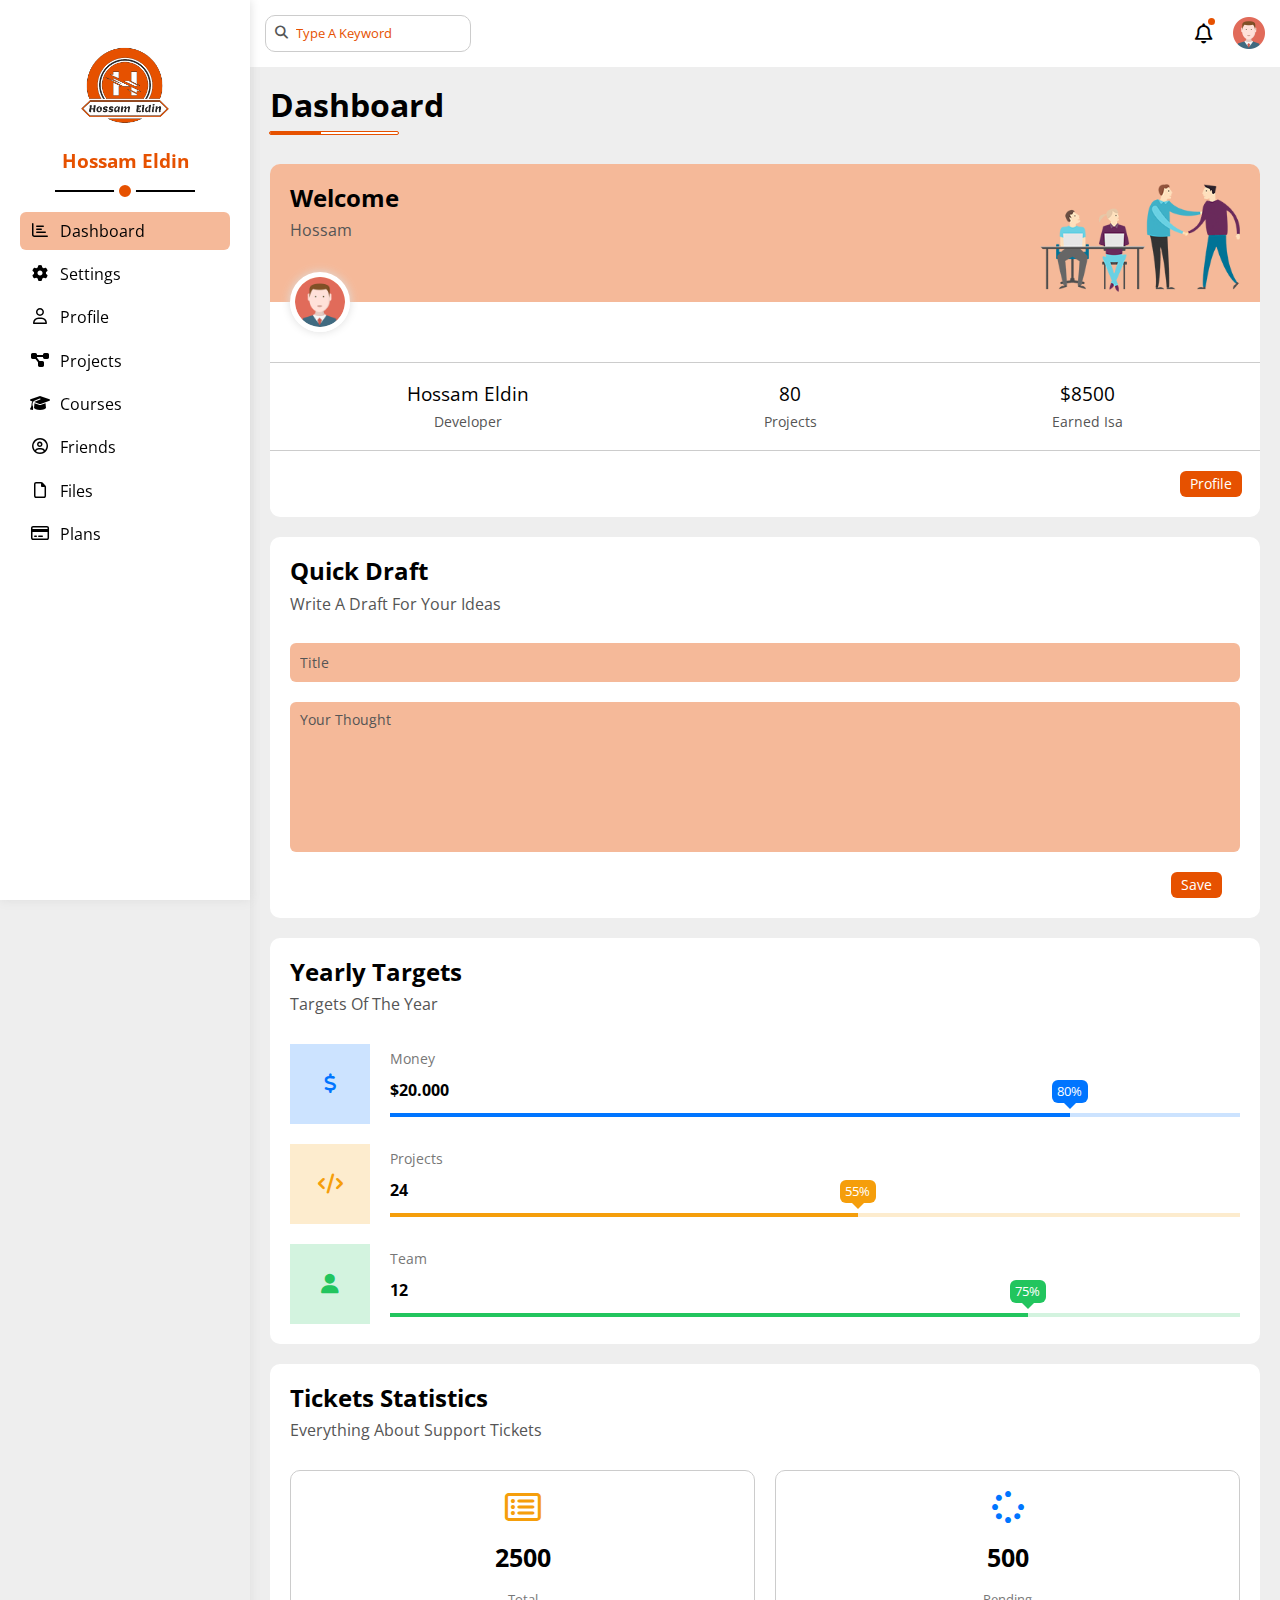
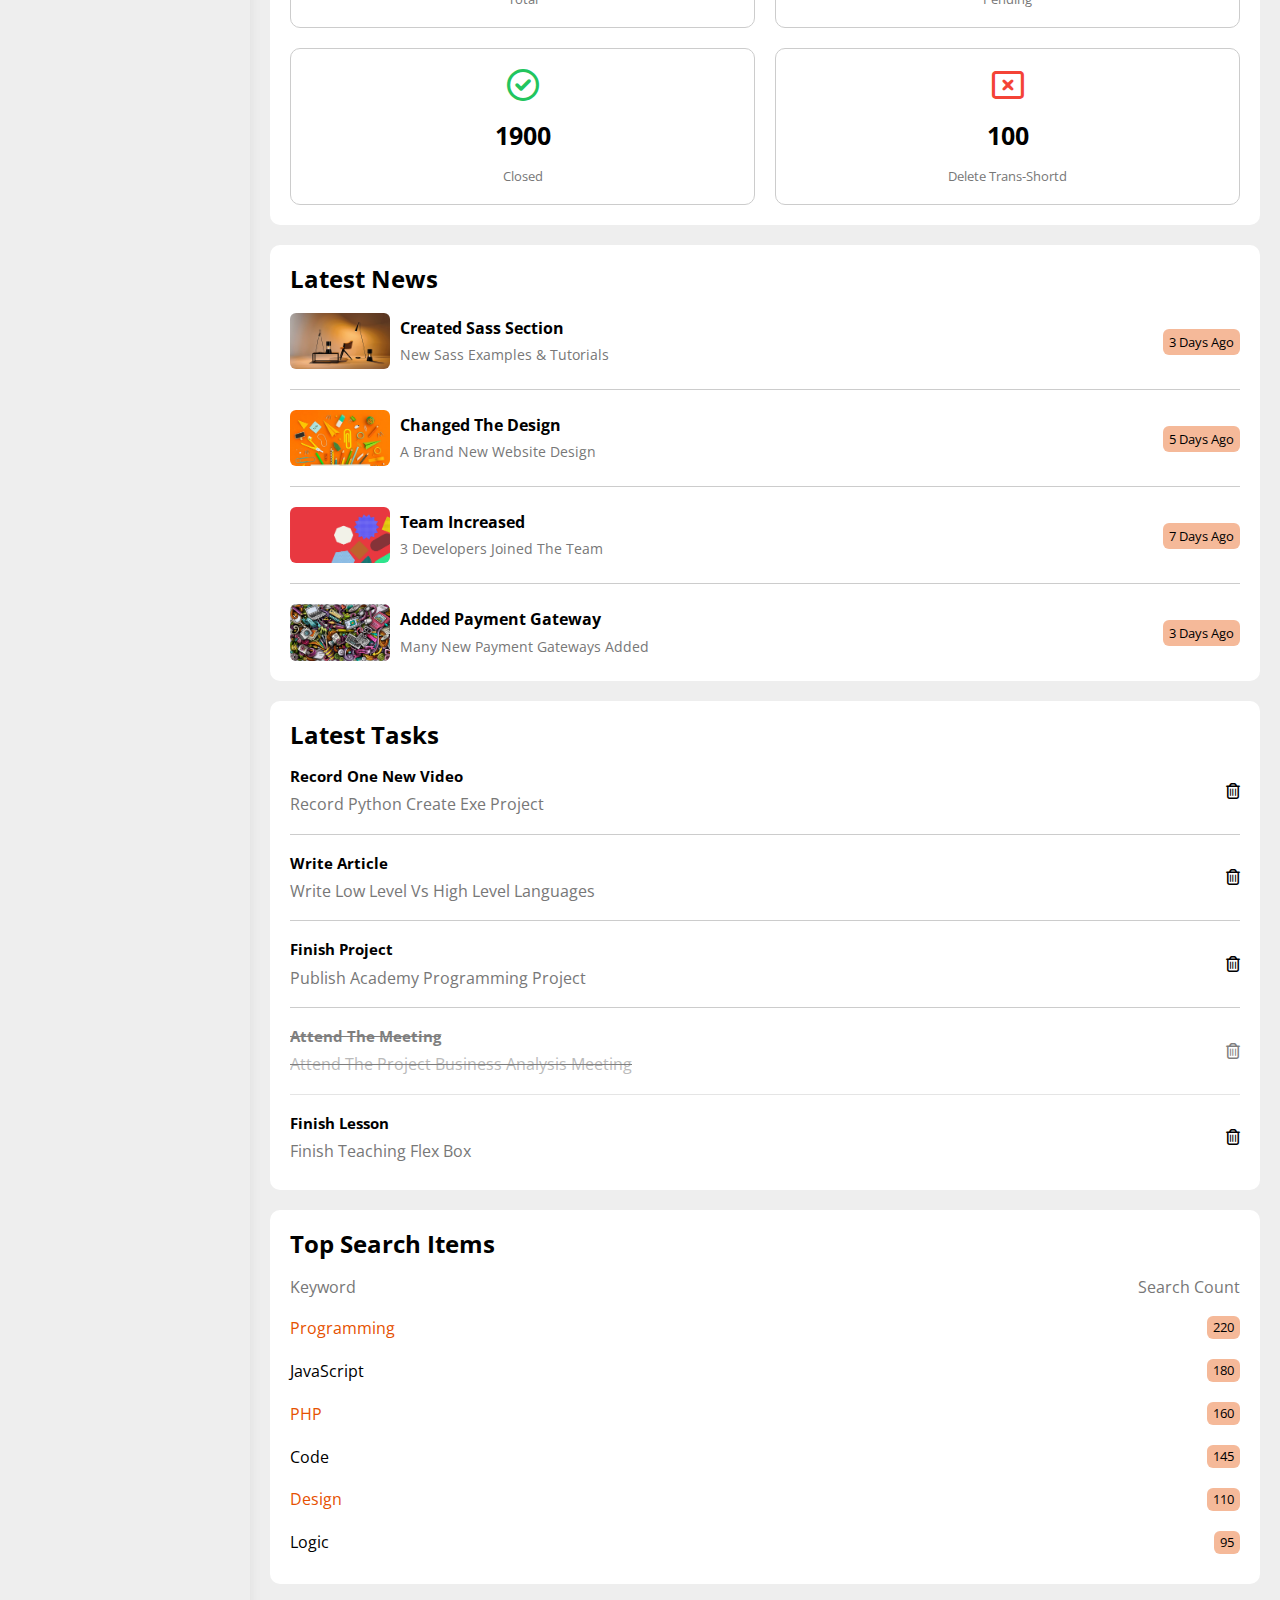
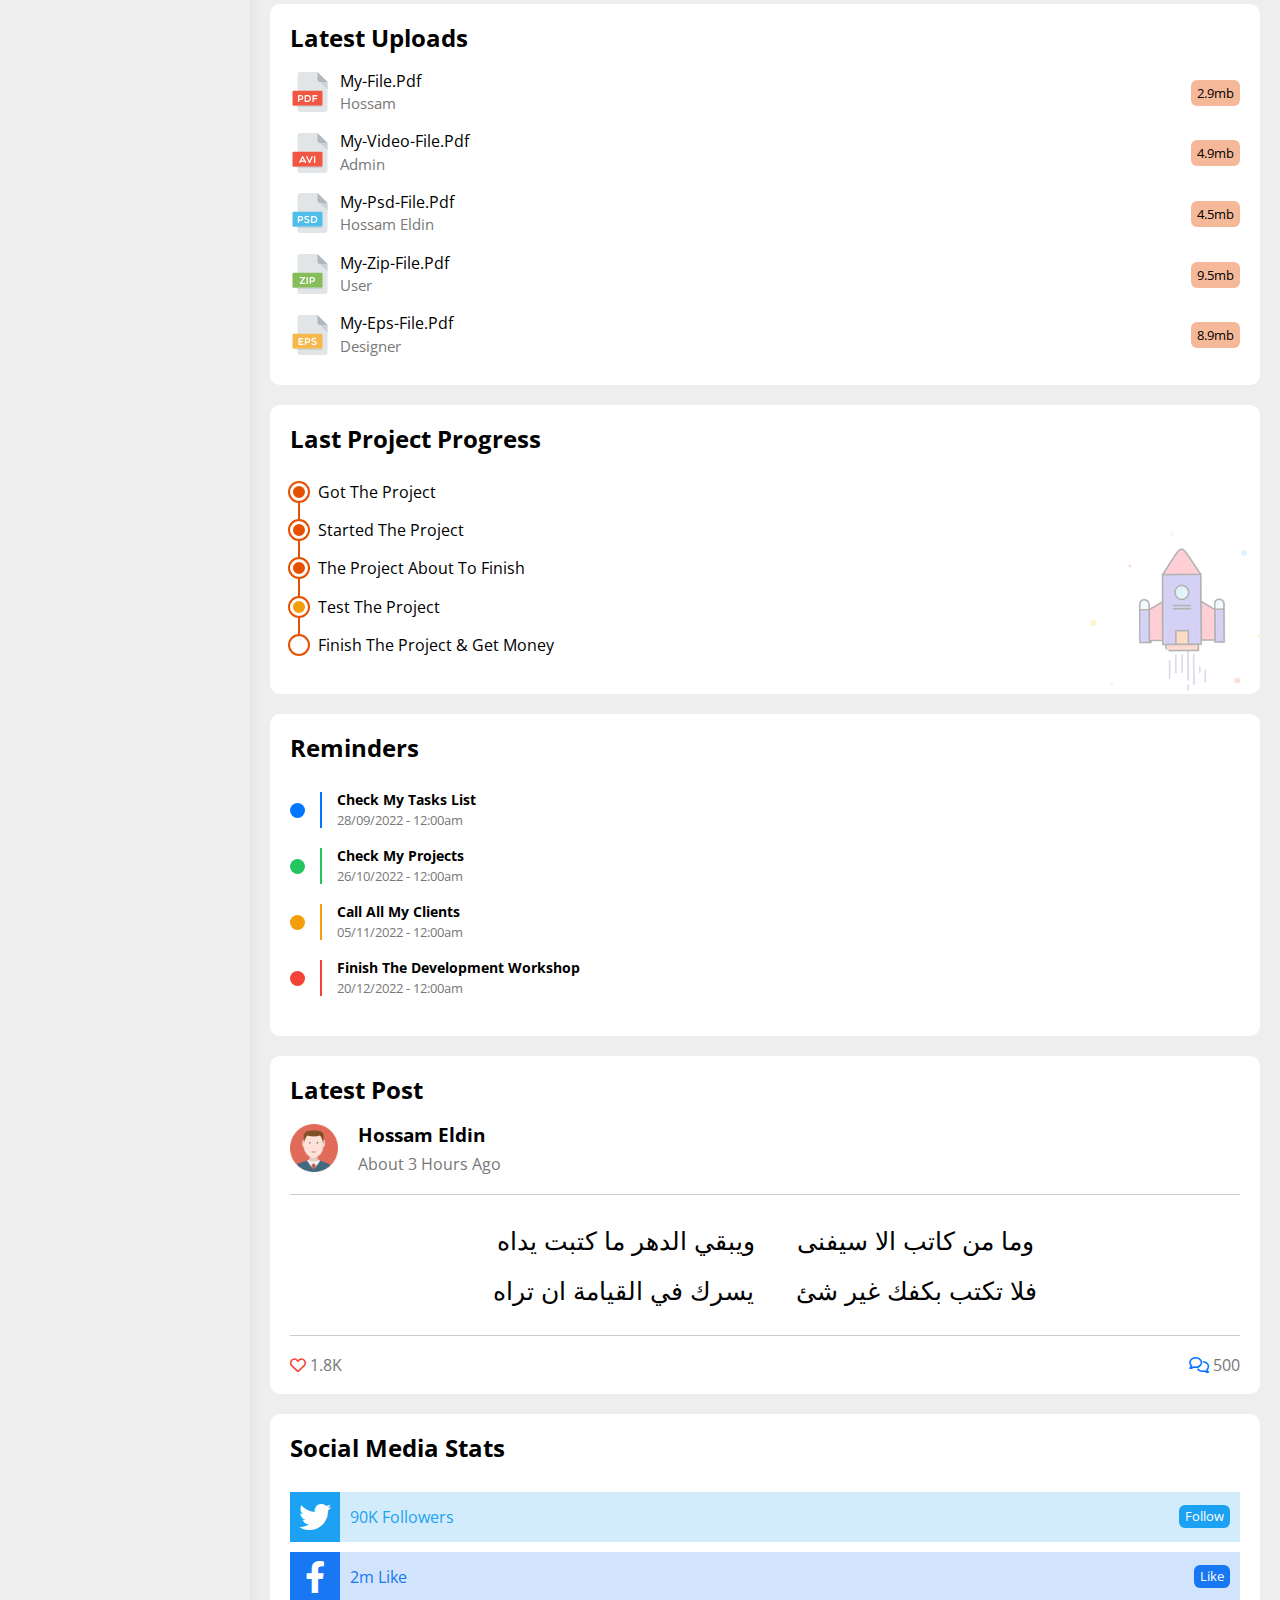
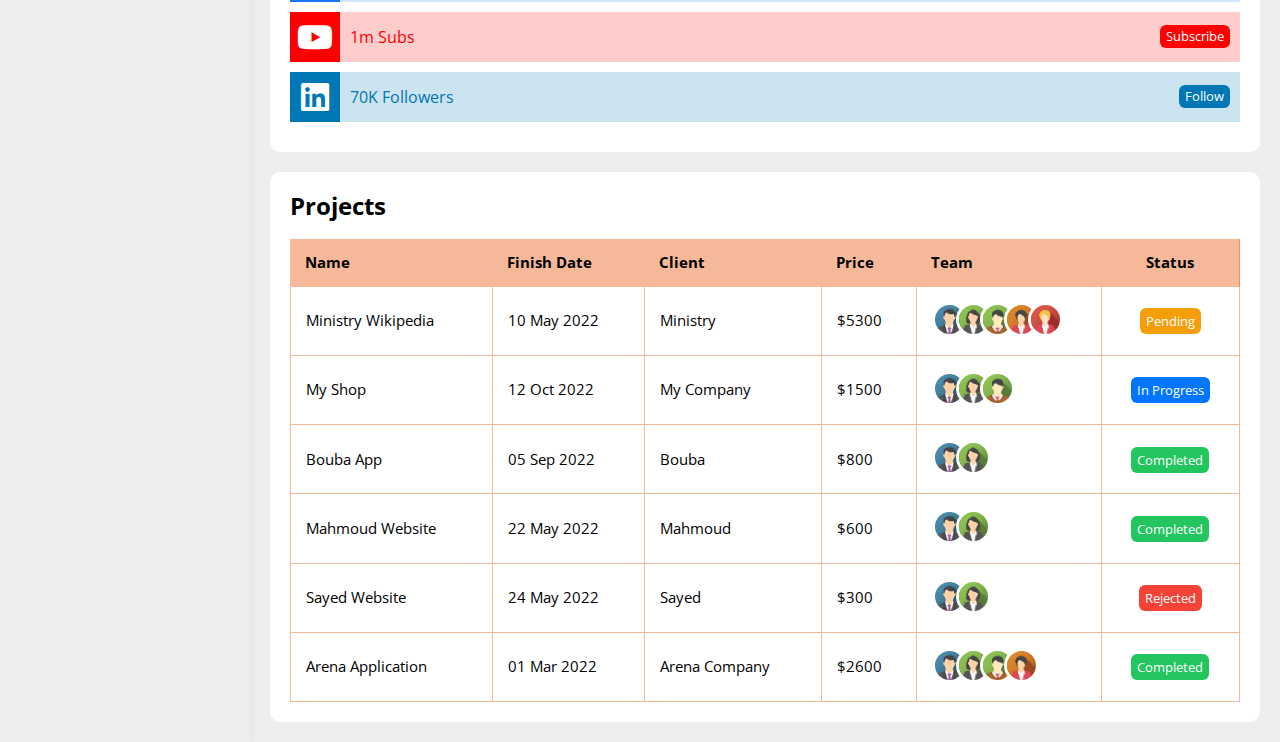
==== commit db1bef05: "side bar edit" ====
--- a/index.html
+++ b/index.html
@@ -30,6 +30,7 @@
     <div class="page | d-flex">
 
       <!-- start side-bar -->
+      <div class="side-space"></div>
       <asid class="side-bar | pos-rel p-20 bg-w">
         <div class="logo | m-center mk-20"><a href="#"><img src="imgs/logo-final2.png" alt="logo-hossam eldin "></a>
         </div>
--- a/css/dashboard-FW.css
+++ b/css/dashboard-FW.css
@@ -156,6 +156,9 @@
   justify-content: center;
 }
 
+.gap-5 {
+  gap: 5px;
+}
 .gap-10 {
   gap: 10px;
 }
@@ -202,6 +205,12 @@
 }
 
 /* margins */
+.m-10 {
+  margin: 10px;
+}
+.m-15 {
+  margin: 15px;
+}
 .m-20 {
   margin: 20px;
 }
@@ -249,6 +258,15 @@
   max-width: 40px;
 }
 
+/* heights classes */
+
+.h-150 {
+  height: 150px;
+}
+
+.no-resize {
+  resize: none;
+}
 
 /* colors */
 
@@ -410,7 +428,7 @@
 }
 .fs-16 {
   /* font-size: 16px; */
-  font-size: 1rem;
+  font-size: 1rem !important;
 }
 .fs-25 {
   /* font-size: 25px; */
@@ -425,6 +443,18 @@
 /* rtl  */
 .rtl {
   direction: rtl;
+}
+
+/* inputs */
+/* ::placeholder  */
+.gray-hold::placeholder {
+  color: var(--gray-900);
+}
+.small-hold::placeholder {
+  text-transform: lowercase;
+}
+.cap-hold::placeholder {
+  text-transform: uppercase;
 }
 
 
--- a/css/main.css
+++ b/css/main.css
@@ -195,6 +195,70 @@
   color: var(--red-color);
   background-color: var(--red-bg);
 }
+
+/* toggle */
+.toggle {
+  width: fit-content;
+}
+.toggle-check {
+  appearance: none;
+  display: none;
+}
+.toggle-sw {
+  position: relative;
+  height: 26px;
+  cursor: pointer;
+  width: 55px;
+  background-color: var(--gray-300);
+  border-radius: var(--b-rad-l);
+  -webkit-border-radius: var(--b-rad-l);
+  -moz-border-radius: var(--b-rad-l);
+  -ms-border-radius: var(--b-rad-l);
+  -o-border-radius: var(--b-rad-l);
+  transition: var(--transition-dur-short);
+  -webkit-transition: var(--transition-dur-short);
+  -moz-transition: var(--transition-dur-short);
+  -ms-transition: var(--transition-dur-short);
+  -o-transition: var(--transition-dur-short);
+}
+.toggle-sw::before {
+  content: "\f00d";
+  font-family: var(--font-awesome);
+  font-weight: bold;
+  width: 20px;
+  aspect-ratio: 1;
+  color: var(--bg-white);
+  background-color: var(--gray-700);
+  display: flex;
+  justify-content: center;
+  align-items: center;
+  position: absolute;
+  top: 50%;
+  left: 3px;
+  transform: translateY(-50%);
+  border-radius: 50%;
+  -webkit-border-radius: 50%;
+  -moz-border-radius: 50%;
+  -ms-border-radius: 50%;
+  -o-border-radius: 50%;
+  -webkit-transform: translateY(-50%);
+  -moz-transform: translateY(-50%);
+  -ms-transform: translateY(-50%);
+  -o-transform: translateY(-50%);
+  transition: all var(--transition-dur-short);
+  -webkit-transition: all var(--transition-dur-short);
+  -moz-transition: all var(--transition-dur-short);
+  -ms-transition: all var(--transition-dur-short);
+  -o-transition: all var(--transition-dur-short);
+}
+.toggle-check:checked + .toggle-sw {
+  background-color: var(--my-lite-color);
+}
+.toggle-check:checked + .toggle-sw::before {
+  content: "\f00c";
+  background-color: var(--my-color);
+  left: 32px;
+}
 /* end component */
 
 .page {
@@ -205,9 +269,18 @@
 }
 
 /* start side bar  */
+.side-space {
+  box-shadow: 0 0 10px #ddd;
+  /* flex-basis: 250px; */
+  min-width: 250px;
+}
 .side-bar {
   box-shadow: 0 0 10px #ddd;
   flex-basis: 250px;
+  width: 250px;
+  position: fixed;
+  z-index: 1000;
+  min-height: 100vh;
 }
 .side-bar .logo {
   width: 90px;
@@ -245,8 +318,12 @@
   }
 }
 @media (max-width: 767px) {
+  .side-space {
+    min-width: 60px;
+  }
   .side-bar {
     flex-basis: fit-content;
+    width: 60px;
     padding: 10px;
   }
   .side-bar .logo {
@@ -601,3 +678,87 @@
 /* end dashboard tab  */
 
 /* start setting tab  */
+
+/* start general info  */
+.general-info form input[type="email"] {
+  cursor: not-allowed;
+}
+
+/* start social info  */
+.social-info .holder i {
+  border-right: 1px solid;
+  border-color: inherit;
+  width: 40px;
+  aspect-ratio: 1;
+}
+.social-info .holder input {
+  height: 40px;
+}
+
+/* start widgets */
+.widgets-conrol ul li input {
+  appearance: none;
+  display: none;
+}
+.widgets-conrol ul li label {
+  position: relative;
+  padding-left: 30px;
+  margin-left: 20px;
+}
+.widgets-conrol ul li label::before,
+.widgets-conrol ul li label::after {
+  position: absolute;
+  border-radius: 4px;
+  -webkit-border-radius: 4px;
+  -moz-border-radius: 4px;
+  -ms-border-radius: 4px;
+  -o-border-radius: 4px;
+
+}
+.widgets-conrol ul li label::before {
+  content: "";
+  outline: 2px solid var(--gray-900);
+  width: 17px;
+  aspect-ratio: 1;
+  left: 0;
+  top: .5px;
+
+}
+.widgets-conrol ul li label:hover::before {
+  outline-color: var(--my-color);
+}
+.widgets-conrol ul li label::after {
+  content: "\f00c";
+  background-color: var(--my-color);
+  font-weight: bold;
+  font-size: 12px;
+  font-family: var(--font-awesome);
+  display: flex;
+  justify-content: center;
+  align-items: center;
+  color: var(--bg-white);
+  width: 15px;
+  aspect-ratio: 1;
+  left: 1px;
+  top: 1.5px;
+  transform: scale(0) rotate(360deg);
+  transition: var(--transition-dur-short);
+  -webkit-transition: var(--transition-dur-short);
+  -moz-transition: var(--transition-dur-short);
+  -ms-transition: var(--transition-dur-short);
+  -o-transition: var(--transition-dur-short);
+  -webkit-transform: scale(0) rotate(360deg);
+  -moz-transform: scale(0) rotate(360deg);
+  -ms-transform: scale(0) rotate(360deg);
+  -o-transform: scale(0) rotate(360deg);
+}
+
+.widgets-conrol ul li input:checked + label::after {
+  outline: 2px solid var(--my-alt-color);
+  outline-offset: 1px;
+  transform: scale(1);
+  -webkit-transform: scale(1);
+  -moz-transform: scale(1);
+  -ms-transform: scale(1);
+  -o-transform: scale(1);
+}
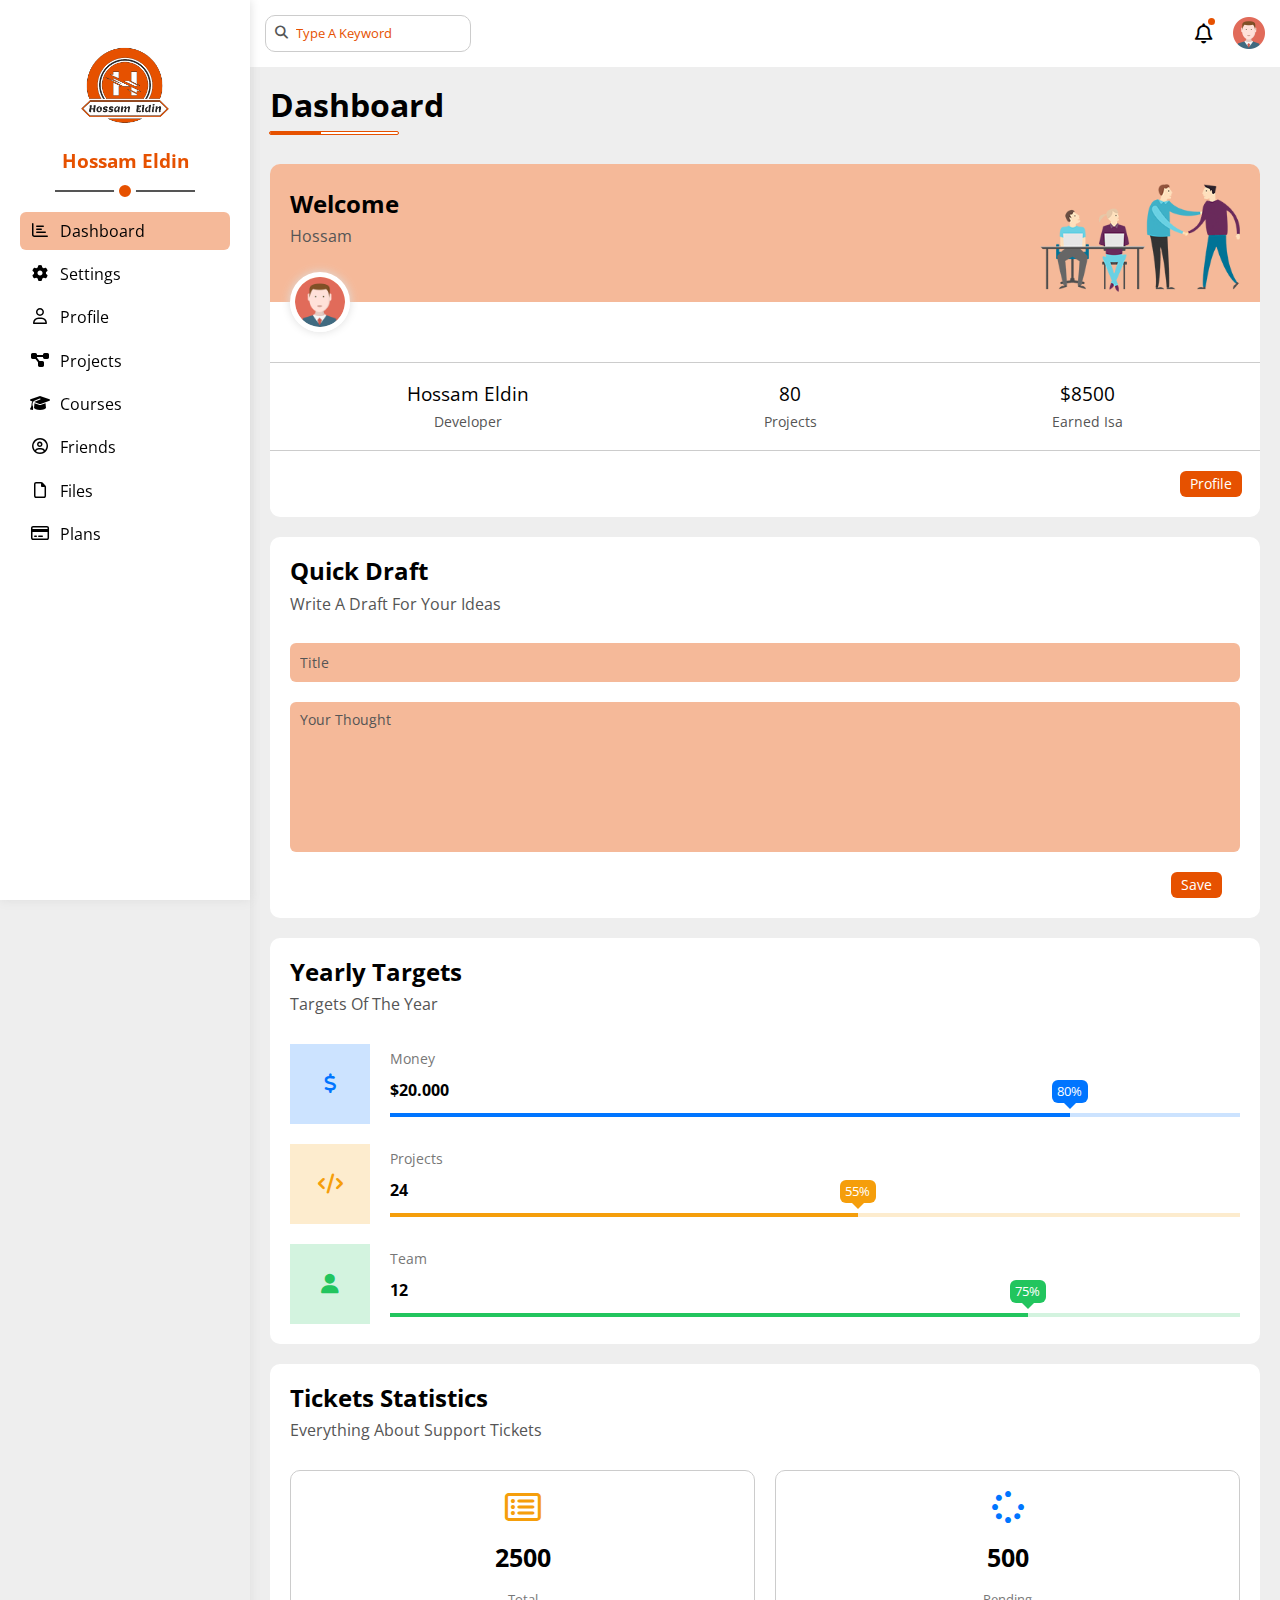
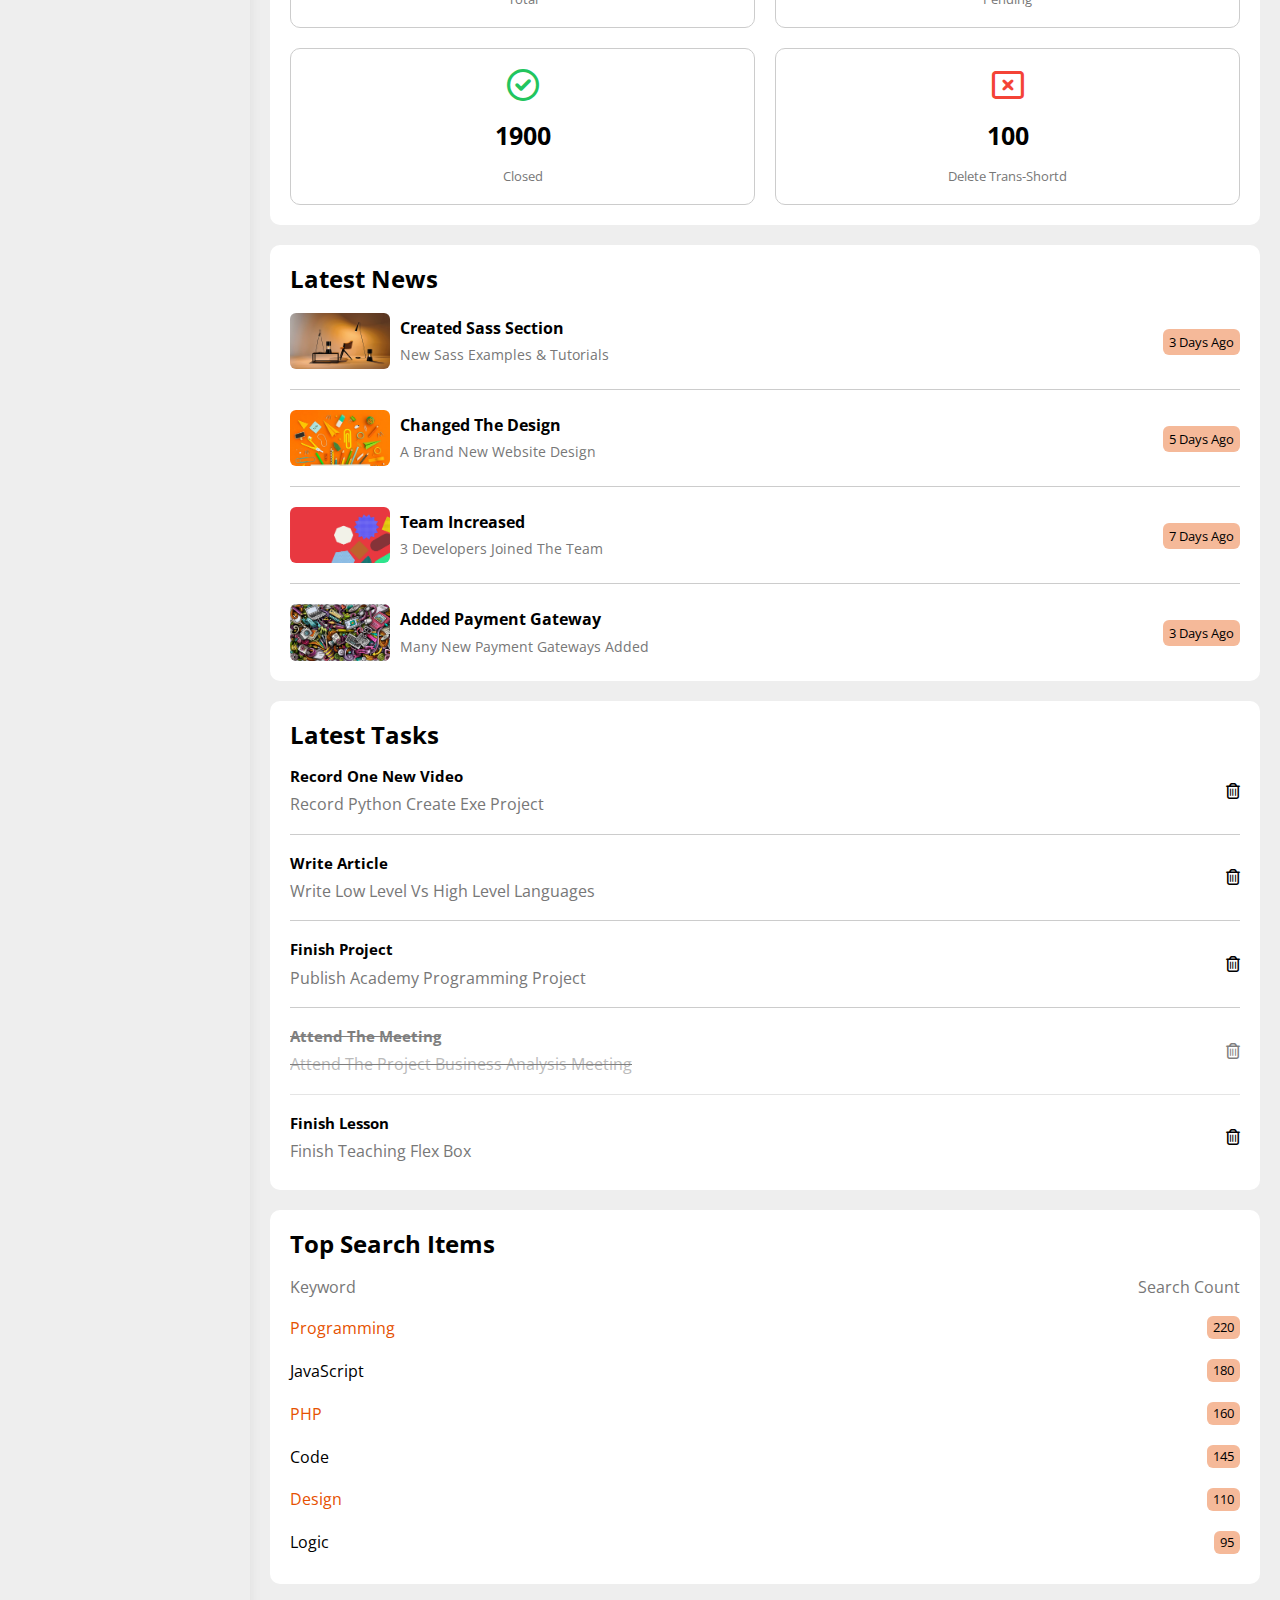
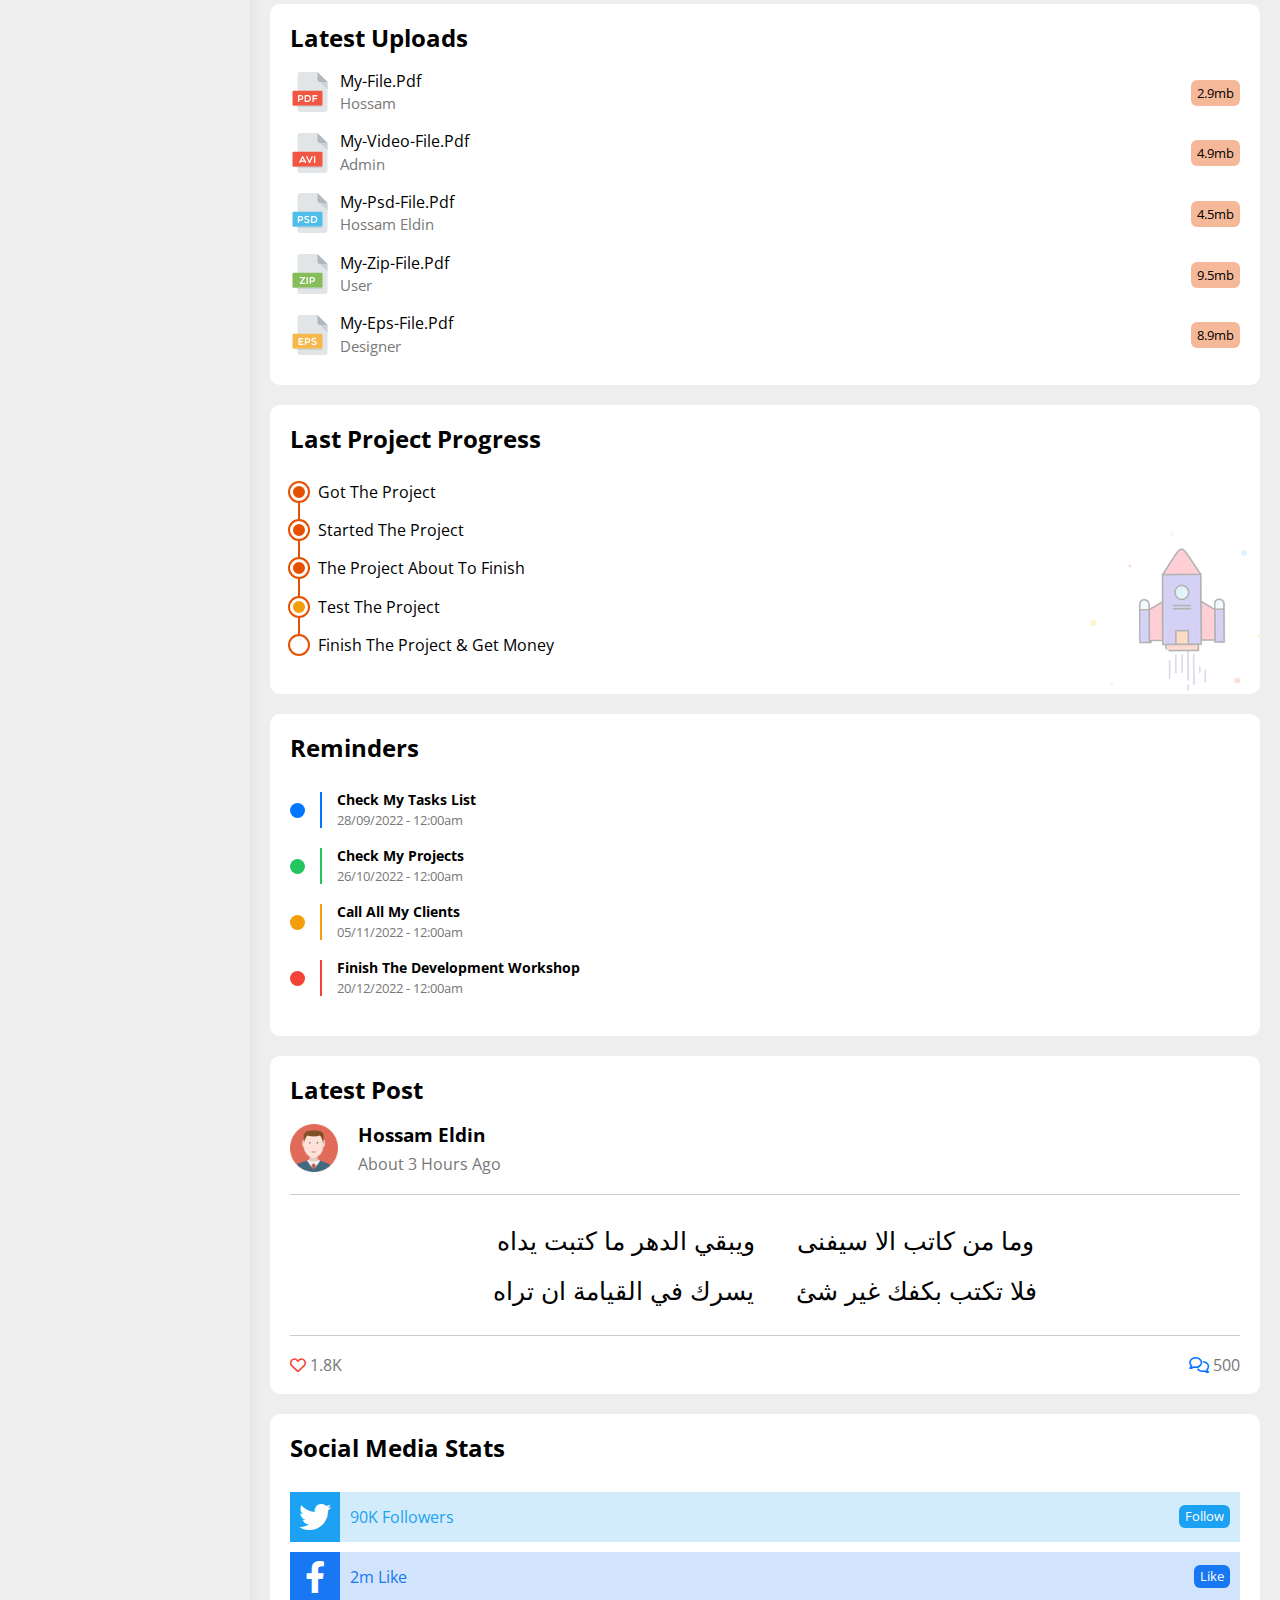
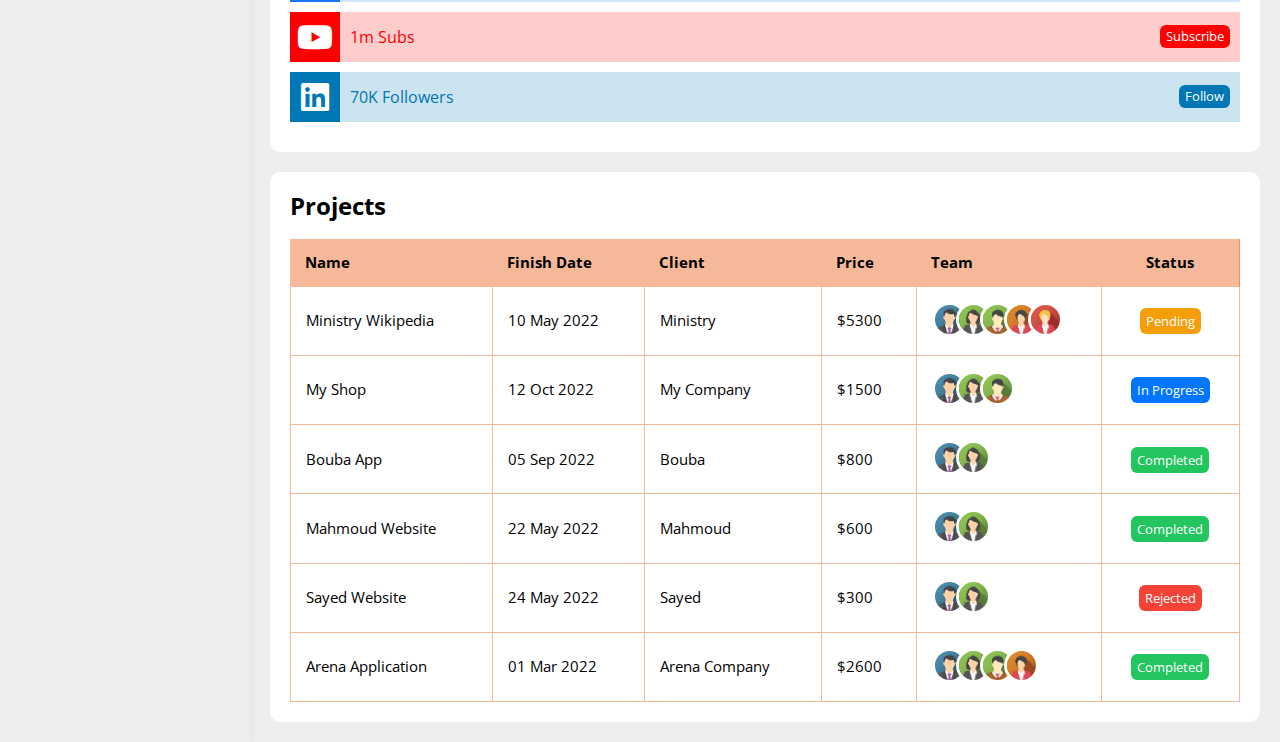
==== commit 1dbd3fd6: "start courses" ====
--- a/index.html
+++ b/index.html
@@ -23,7 +23,7 @@
     <link
       href="https://fonts.googleapis.com/css2?family=Open+Sans:ital,wght@0,300;0,400;0,500;0,600;0,700;0,800;1,300;1,400;1,500;1,600;1,700;1,800&display=swap"
       rel="stylesheet">
-    <title>hos Dashboard</title>
+    <title>Hossam's Dashboard</title>
   </head>
 
   <body>
--- a/css/dashboard-FW.css
+++ b/css/dashboard-FW.css
@@ -136,10 +136,15 @@
 .space-between {
   display: flex;
   justify-content: space-between;
+  align-items: center;
 }
 .space-around {
   display: flex;
   justify-content: space-around;
+}
+.flex-end {
+  display: flex;
+  justify-content: flex-end;
 }
 .align-it-center {
   display: flex;
@@ -155,7 +160,12 @@
   align-items: center;
   justify-content: center;
 }
-
+.f-wrap {
+  flex-wrap: wrap;
+}
+.flex-1 {
+  flex: 1;
+}
 .gap-5 {
   gap: 5px;
 }
@@ -168,10 +178,19 @@
 .gap-20 {
   gap: 20px;
 }
+.gap-30 {
+  gap: 30px;
+}
+.gap-40 {
+  gap: 40px;
+}
 
 .d-block {
   display: block;
 }
+.d-in-block {
+  display: inline-block;
+}
 /* end box  */
 
 /* padding  */
@@ -191,9 +210,18 @@
 .p-20 {
   padding: 20px;
 }
+.pt-20 {
+  padding-top: 20px;
+}
+.pb-10 {
+  padding-bottom: 10px;
+}
 .pb-20 {
   padding-bottom: 20px;
 }
+.pk-10 {
+  padding-block: 10px;
+}
 .pk-20 {
   padding-block: 20px;
 }
@@ -205,6 +233,9 @@
 }
 
 /* margins */
+.m-5 {
+  margin: 5px;
+}
 .m-10 {
   margin: 10px;
 }
@@ -273,6 +304,9 @@
 .bg-lite {
   background-color: var(--my-lite-color);
 }
+.bg-mine {
+  background-color: var(--my-color);
+}
 .bg-input {
   background-color: var(--my-lite-color);
   caret-color: var(--my-alt-color);
@@ -361,8 +395,17 @@
 .gray-border {
   border: 1px solid var(--gray-300);
 }
+.border-top {
+  border-top: 1px solid var(--gray-300);
+}
+.border-right {
+  border-right: 1px solid var(--gray-300);
+}
 .border-bottom {
   border-bottom: 1px solid var(--gray-300);
+}
+.border-left {
+  border-left: 1px solid var(--gray-300);
 }
 
 /* border radius */
@@ -506,12 +549,19 @@
     display: none;
   }
   .m-d-flex {
+    display: flex;
     flex-direction: column;
     gap: 20px;
   }
+  .m-jus-cen {
+    align-items: center;
+  }
+  .m-flex-cen {
+  justify-content: center;
+  }
   /* mobile padding  */
   .m-p-5 {
-    padding: 5px;
+    padding: 5px !important;
   }
   .m-p-10 {
     padding: 10px;
--- a/css/main.css
+++ b/css/main.css
@@ -107,14 +107,11 @@
 }
 .three-columns {
   display: grid;
-  grid-template-columns: repeat(auto-fit, minmax(350px, 1fr));
+  grid-template-columns: repeat(auto-fit, minmax(300px, 1fr));
   gap: 1.25rem;
 }
 @media (max-width: 767px) {
-  .two-columns {
-    grid-template-columns: minmax(200px, 1fr);
-    gap: 0.625rem;
-  }
+  .two-columns,
   .three-columns {
     grid-template-columns: minmax(200px, 1fr);
     gap: 0.625rem;
@@ -136,10 +133,6 @@
   text-transform: capitalize;
   color: var(--gray-900);
   margin-bottom: 30px;
-}
-.card > h4 + p {
-  text-transform: capitalize;
-  color: var(--gray-900);
 }
 
 /* buttons  */
@@ -157,6 +150,11 @@
   -moz-border-radius: var(--b-rad-s);
   -ms-border-radius: var(--b-rad-s);
   -o-border-radius: var(--b-rad-s);
+  transition: var(--transition-dur-short);
+  -webkit-transition: var(--transition-dur-short);
+  -moz-transition: var(--transition-dur-short);
+  -ms-transition: var(--transition-dur-short);
+  -o-transition: var(--transition-dur-short);
 }
 .main-btn:hover {
   background-color: var(--my-alt-color);
@@ -296,7 +294,7 @@
     height: 2px;
     bottom: -20px;
     left: -5%;
-    background-color: black;
+    background-color: var(--gray-900);
   }
   .side-bar h3::after {
     width: 22px;
@@ -678,13 +676,20 @@
 /* end dashboard tab  */
 
 /* start setting tab  */
-
 /* start general info  */
-.general-info form input[type="email"] {
+input:disabled {
   cursor: not-allowed;
-}
-
+  cursor: no-drop;
+}
 /* start social info  */
+.social-info .holder:focus-within {
+  border-width: 2px;
+  border-color: inherit;
+}
+.social-info .holder:focus-within i {
+  background-color: var(--bg-white);
+  color: inherit;
+}
 .social-info .holder i {
   border-right: 1px solid;
   border-color: inherit;
@@ -700,10 +705,12 @@
   appearance: none;
   display: none;
 }
+
 .widgets-conrol ul li label {
   position: relative;
   padding-left: 30px;
   margin-left: 20px;
+  cursor: pointer;
 }
 .widgets-conrol ul li label::before,
 .widgets-conrol ul li label::after {
@@ -713,16 +720,16 @@
   -moz-border-radius: 4px;
   -ms-border-radius: 4px;
   -o-border-radius: 4px;
-
+  width: 16px;
+  aspect-ratio: 1;
+  left: 0;
+  top: 50%;
+  margin-top: -8px;
+  outline: 2px solid var(--gray-900);
+  outline-offset: 2px;
 }
 .widgets-conrol ul li label::before {
   content: "";
-  outline: 2px solid var(--gray-900);
-  width: 17px;
-  aspect-ratio: 1;
-  left: 0;
-  top: .5px;
-
 }
 .widgets-conrol ul li label:hover::before {
   outline-color: var(--my-color);
@@ -737,16 +744,14 @@
   justify-content: center;
   align-items: center;
   color: var(--bg-white);
-  width: 15px;
-  aspect-ratio: 1;
-  left: 1px;
-  top: 1.5px;
-  transform: scale(0) rotate(360deg);
+
   transition: var(--transition-dur-short);
   -webkit-transition: var(--transition-dur-short);
   -moz-transition: var(--transition-dur-short);
   -ms-transition: var(--transition-dur-short);
   -o-transition: var(--transition-dur-short);
+
+  transform: scale(0) rotate(360deg);
   -webkit-transform: scale(0) rotate(360deg);
   -moz-transform: scale(0) rotate(360deg);
   -ms-transform: scale(0) rotate(360deg);
@@ -754,11 +759,211 @@
 }
 
 .widgets-conrol ul li input:checked + label::after {
-  outline: 2px solid var(--my-alt-color);
-  outline-offset: 1px;
   transform: scale(1);
   -webkit-transform: scale(1);
   -moz-transform: scale(1);
   -ms-transform: scale(1);
   -o-transform: scale(1);
 }
+
+/* card six Backup Manager */
+.backup ul li input {
+  appearance: none;
+  display: none;
+}
+.backup .timing li label {
+  position: relative;
+  padding-left: 30px;
+  margin-left: 20px;
+  cursor: pointer;
+}
+.backup .timing li .custom::before,
+.backup .timing li .custom::after {
+  content: "";
+  position: absolute;
+  width: 10px;
+  aspect-ratio: 1;
+  left: 0;
+  top: 50%;
+  margin-top: -5px;
+  outline: 2px solid;
+  outline-color: var(--gray-900);
+  outline-offset: 3px;
+  border-radius: 50%;
+  -webkit-border-radius: 50%;
+  -moz-border-radius: 50%;
+  -ms-border-radius: 50%;
+  -o-border-radius: 50%;
+}
+.backup .timing li .custom::after {
+  background-color: var(--my-color);
+  transform: scale(0);
+  -webkit-transform: scale(0);
+  -moz-transform: scale(0);
+  -ms-transform: scale(0);
+  -o-transform: scale(0);
+  transition: var(--transition-dur-short);
+  -webkit-transition: var(--transition-dur-short);
+  -moz-transition: var(--transition-dur-short);
+  -ms-transition: var(--transition-dur-short);
+  -o-transition: var(--transition-dur-short);
+}
+.backup .timing li label:hover .custom::before {
+  outline-color: var(--my-color);
+}
+.backup .timing li input:checked + .custom::after {
+  /* outline-color: var(--my-color); */
+  transform: scale(1);
+  -webkit-transform: scale(1);
+  -moz-transform: scale(1);
+  -ms-transform: scale(1);
+  -o-transform: scale(1);
+}
+.backup .server li .ser {
+  min-width: 120px;
+  cursor: pointer;
+}
+.backup .server li label:hover {
+  outline: 2px solid var(--my-lite-color);
+  outline-offset: -6px;
+  /* color: var(--my-alt-color); */
+}
+.backup .server li input:checked + .ser {
+  color: var(--my-color);
+  border-width: 2px;
+  /* border-color: var(--my-color); */
+  border-color: var(--gray-900);
+  /* outline: 2px solid var(--my-lite-color); */
+  outline: 2px solid var(--my-color);
+  outline-offset: -6px;
+}
+/* end setting tab  */
+
+/* start profile tab  */
+/* main container  */
+.profile-tab .profile-content {
+  display: grid;
+  grid-template-areas: "main-profile main-profile" "skills activities";
+  gap: 20px;
+  grid-template-columns: 1fr 2fr;
+}
+@media (max-width: 991px) {
+  .profile-tab .profile-content {
+    grid-template-areas: "main-profile " "skills" "activities";
+    gap: 10px;
+    grid-template-columns: 1fr;
+  }
+}
+.profile-tab .profile-content .main {
+  grid-area: main-profile;
+}
+.profile-tab .profile-content .my-skills {
+  grid-area: skills;
+  min-width: 210px;
+}
+@media (max-width: 991px) {
+  .profile-tab .profile-content .my-skills ul {
+    text-align: center;
+  }
+}
+.profile-tab .profile-content .activities {
+  grid-area: activities;
+}
+
+/* main card  */
+.profile-tab .profile-content .main .simple {
+  flex-basis: 300px;
+  min-width: 200px;
+  flex: 1;
+}
+.profile-tab .profile-content .main .simple img {
+  width: 120px;
+}
+.profile-tab .profile-content .main .simple .holder {
+  width: 70%;
+  height: 5px;
+}
+.profile-tab .profile-content .main .simple span {
+  height: inherit;
+}
+
+/* ditailed info  */
+.profile-tab .profile-content .main .informations {
+  flex: 2;
+}
+@media (max-width:767px) {
+  .profile-tab .profile-content .main .informations {
+    border-left: none;
+  }
+}
+.profile-tab .profile-content .main .informations .info {
+  display: grid;
+  grid-template-columns: repeat(auto-fit, minmax(190px, 1fr));
+}
+.profile-tab .profile-content .main .informations > div:hover  {
+  background-color: var(--my-lite-color);
+  --gray-700:#444;
+}
+.profile-tab .profile-content .main .informations .info p {
+  min-width: 200px;
+}
+
+/* activities card  */
+.activities .activity .img {
+  width: 64px;
+}
+/* end profile tab  */
+
+/* start projects tab  */
+.card > h4 {
+  text-transform: capitalize;
+  font-weight: normal;
+  margin-top: 5px;
+}
+.card > h4 + p {
+  text-transform: capitalize;
+  color: var(--gray-700);
+  margin: 10px 0 20px;
+  font-size: 14px;
+}
+.team-member-stacking img {
+  display: inline-block;
+  width: 40px;
+  aspect-ratio: 1;
+  border: 2px solid var(--bg-white);
+  border-radius: 50%;
+  -webkit-border-radius: 50%;
+  -moz-border-radius: 50%;
+  -ms-border-radius: 50%;
+  -o-border-radius: 50%;
+  transition: var(--transition-dur-short);
+  -webkit-transition: var(--transition-dur-short);
+  -moz-transition: var(--transition-dur-short);
+  -ms-transition: var(--transition-dur-short);
+  -o-transition: var(--transition-dur-short);
+}
+.team-member-stacking img:not(:first-child) {
+  margin-left: -15px;
+}
+.team-member-stacking:hover img:not(:first-child) {
+  margin-left: -10px;
+}
+.team-member-stacking img:hover {
+  position: relative;
+  z-index: 5;
+}
+.projects-tab .bar {
+  width: 60%;
+  height: 5px;
+}
+.projects-tab span.date {
+  top: 8px;
+  right: 10px;
+}
+
+
+
+
+
+
+/* end projects tab  */